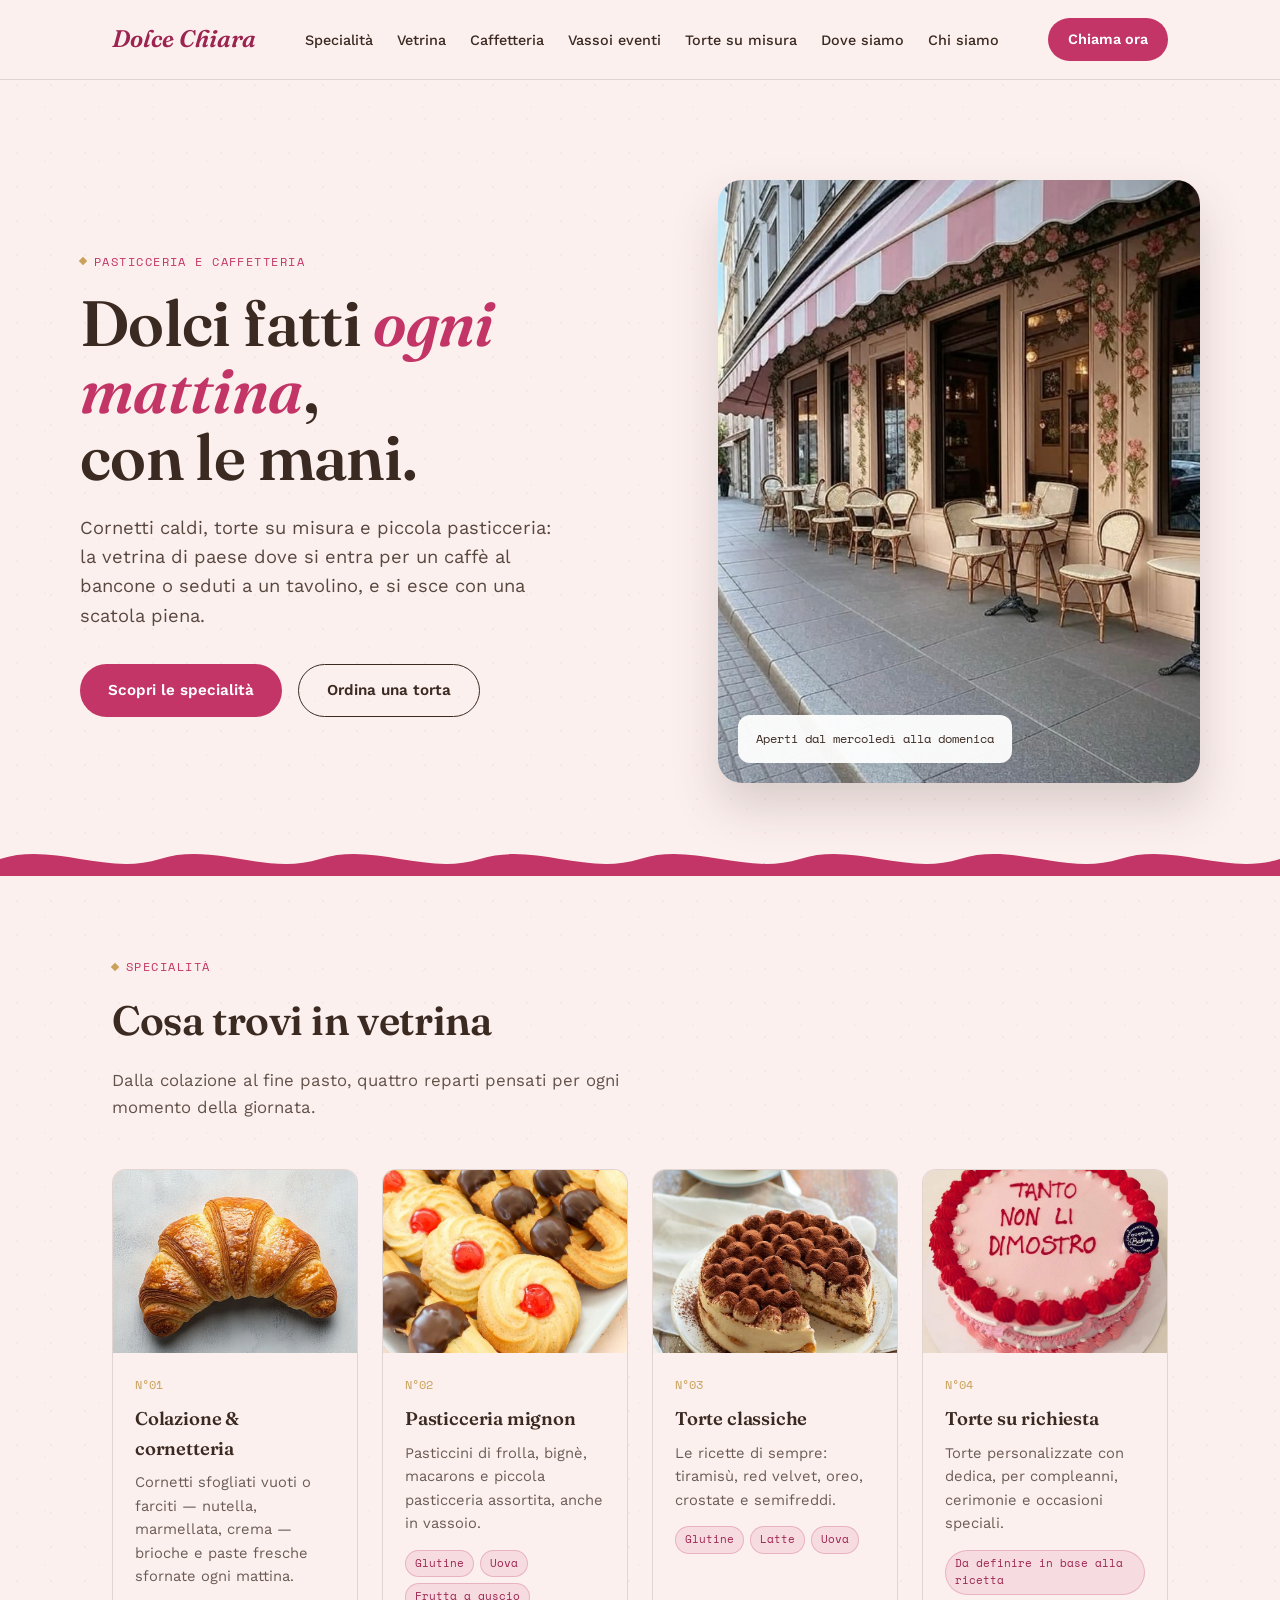
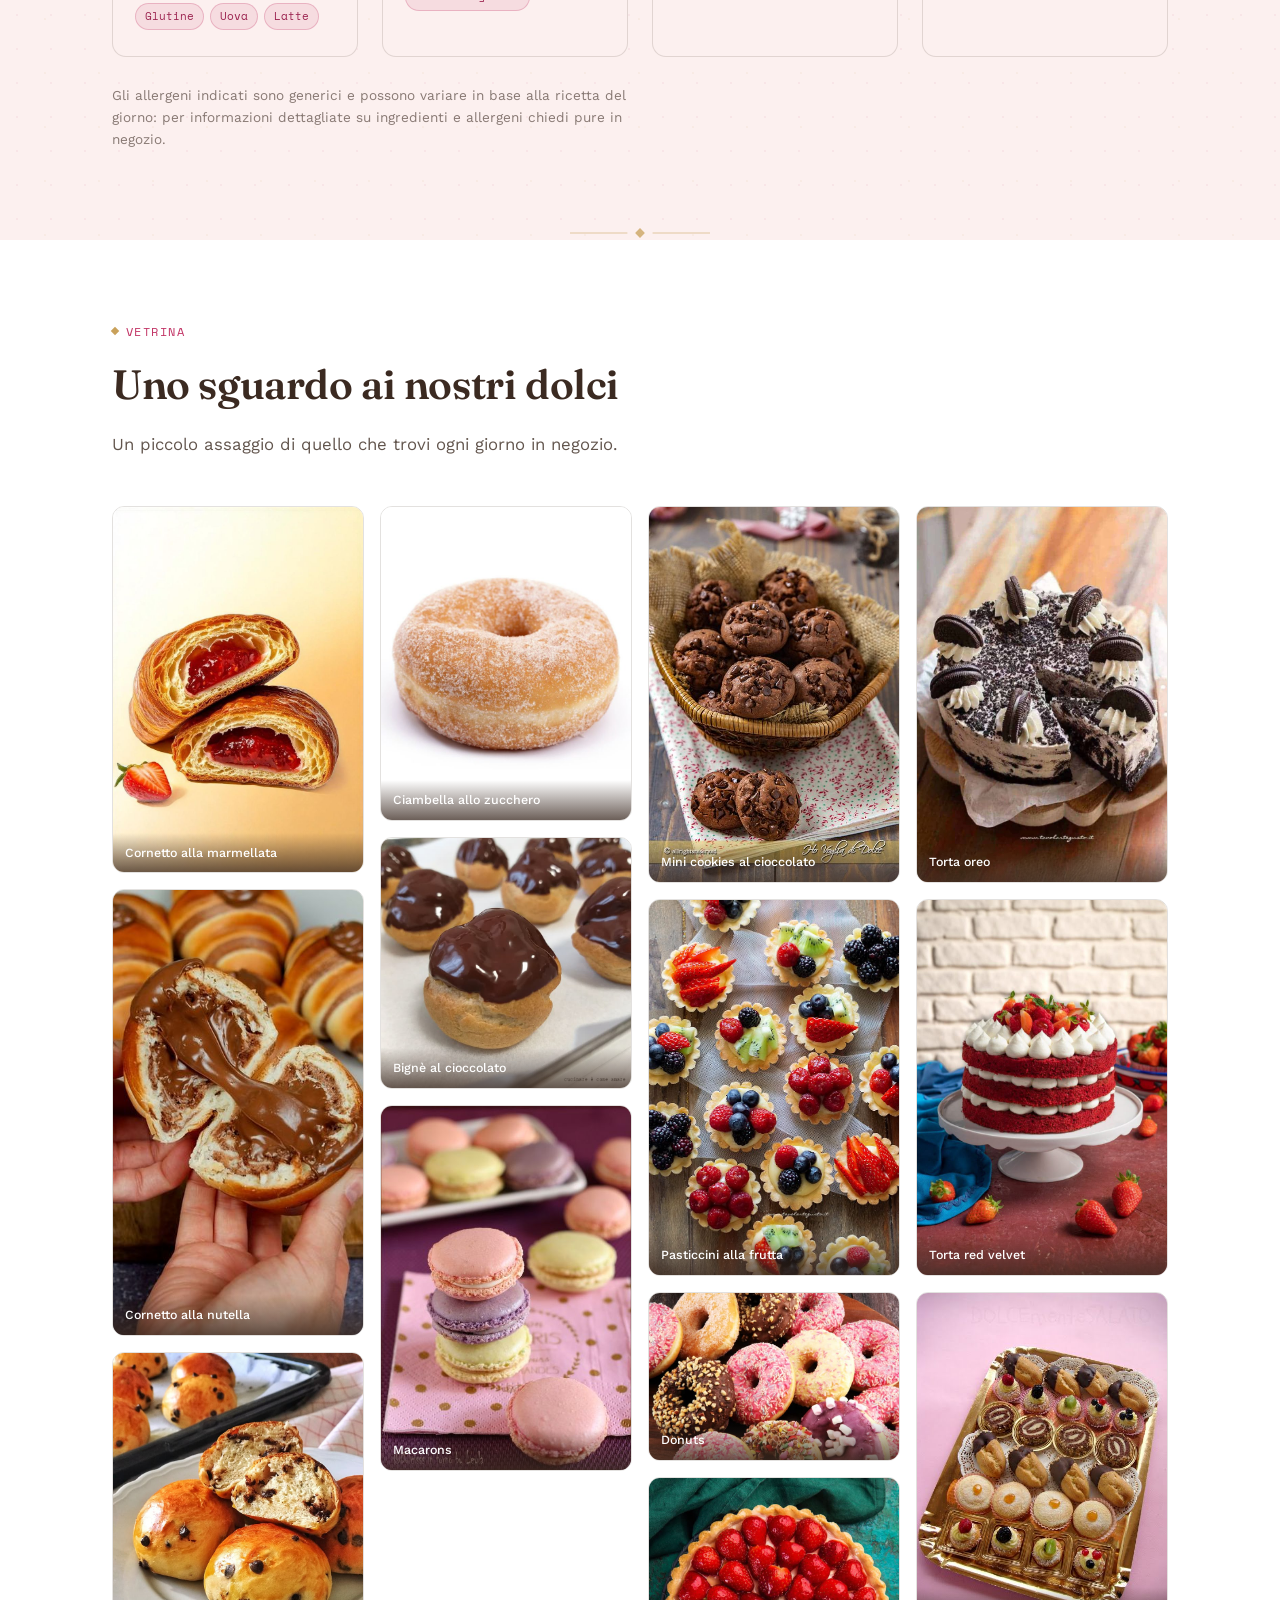
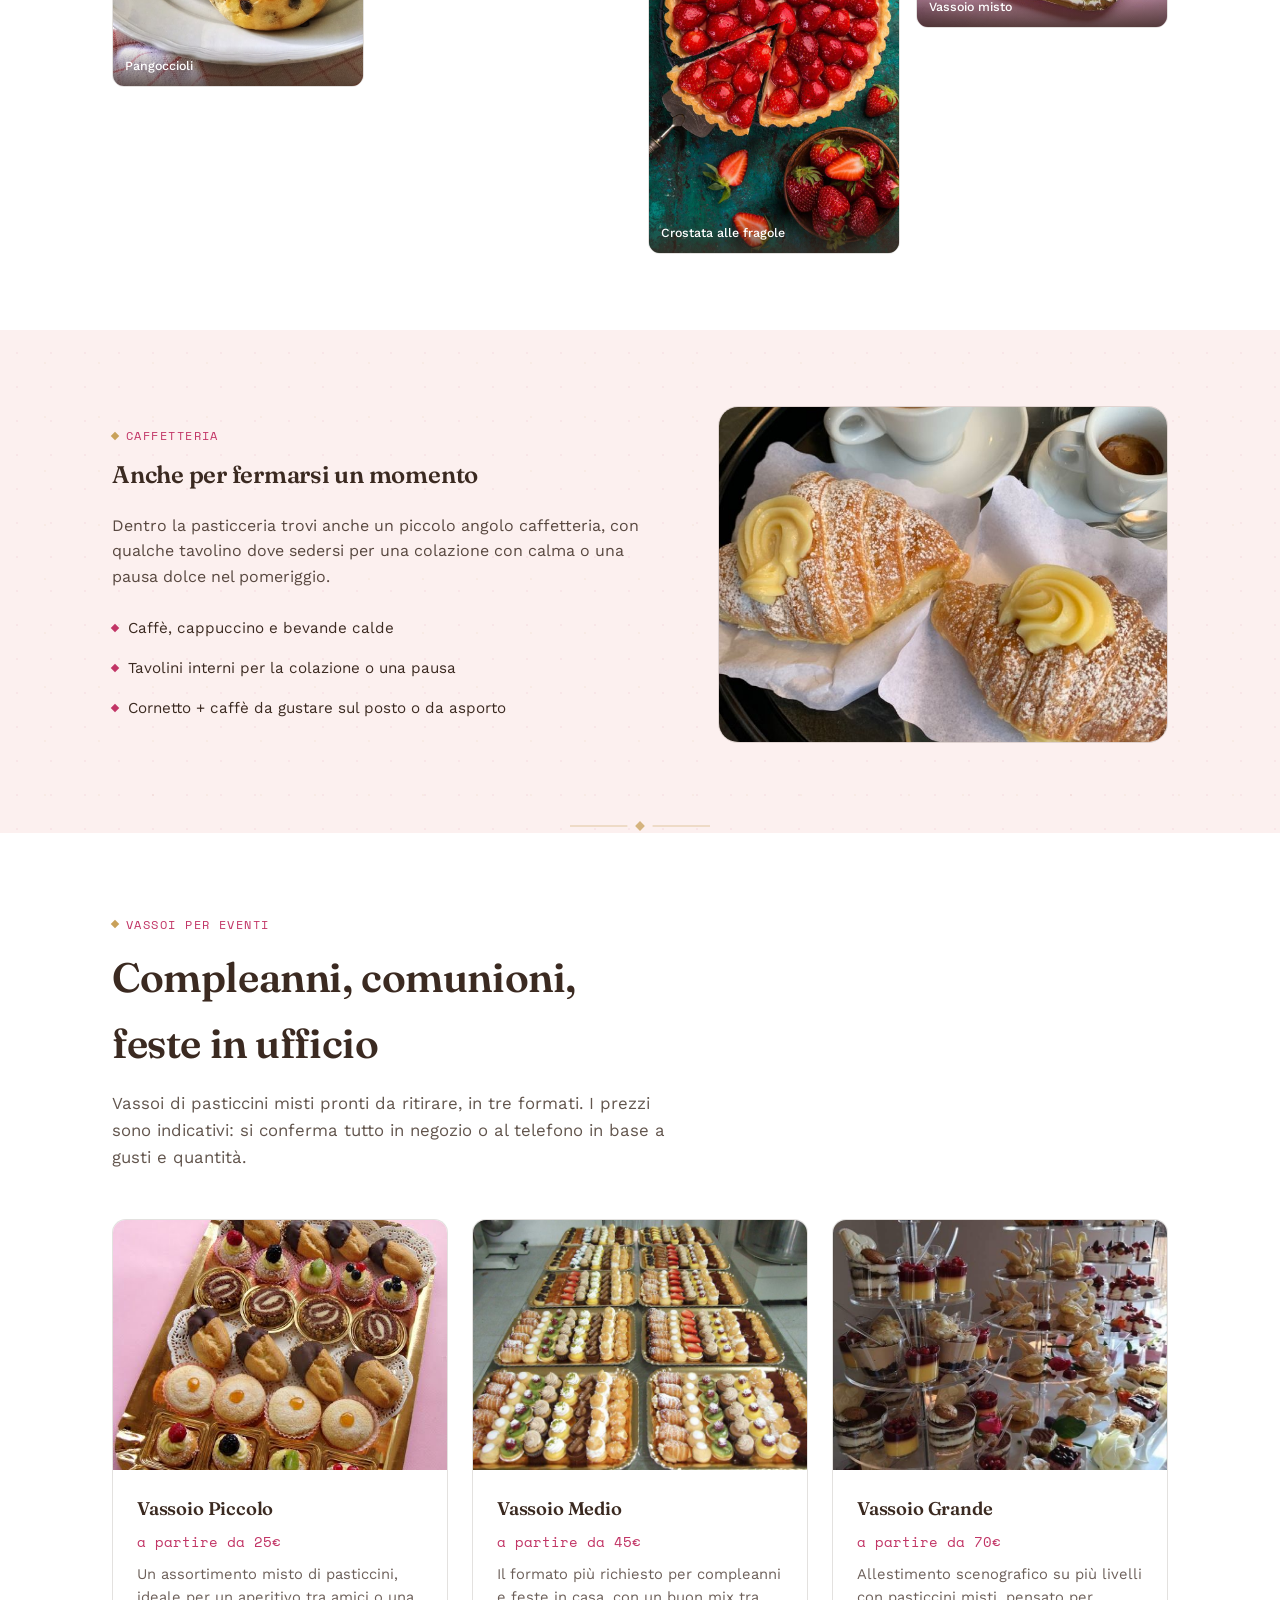
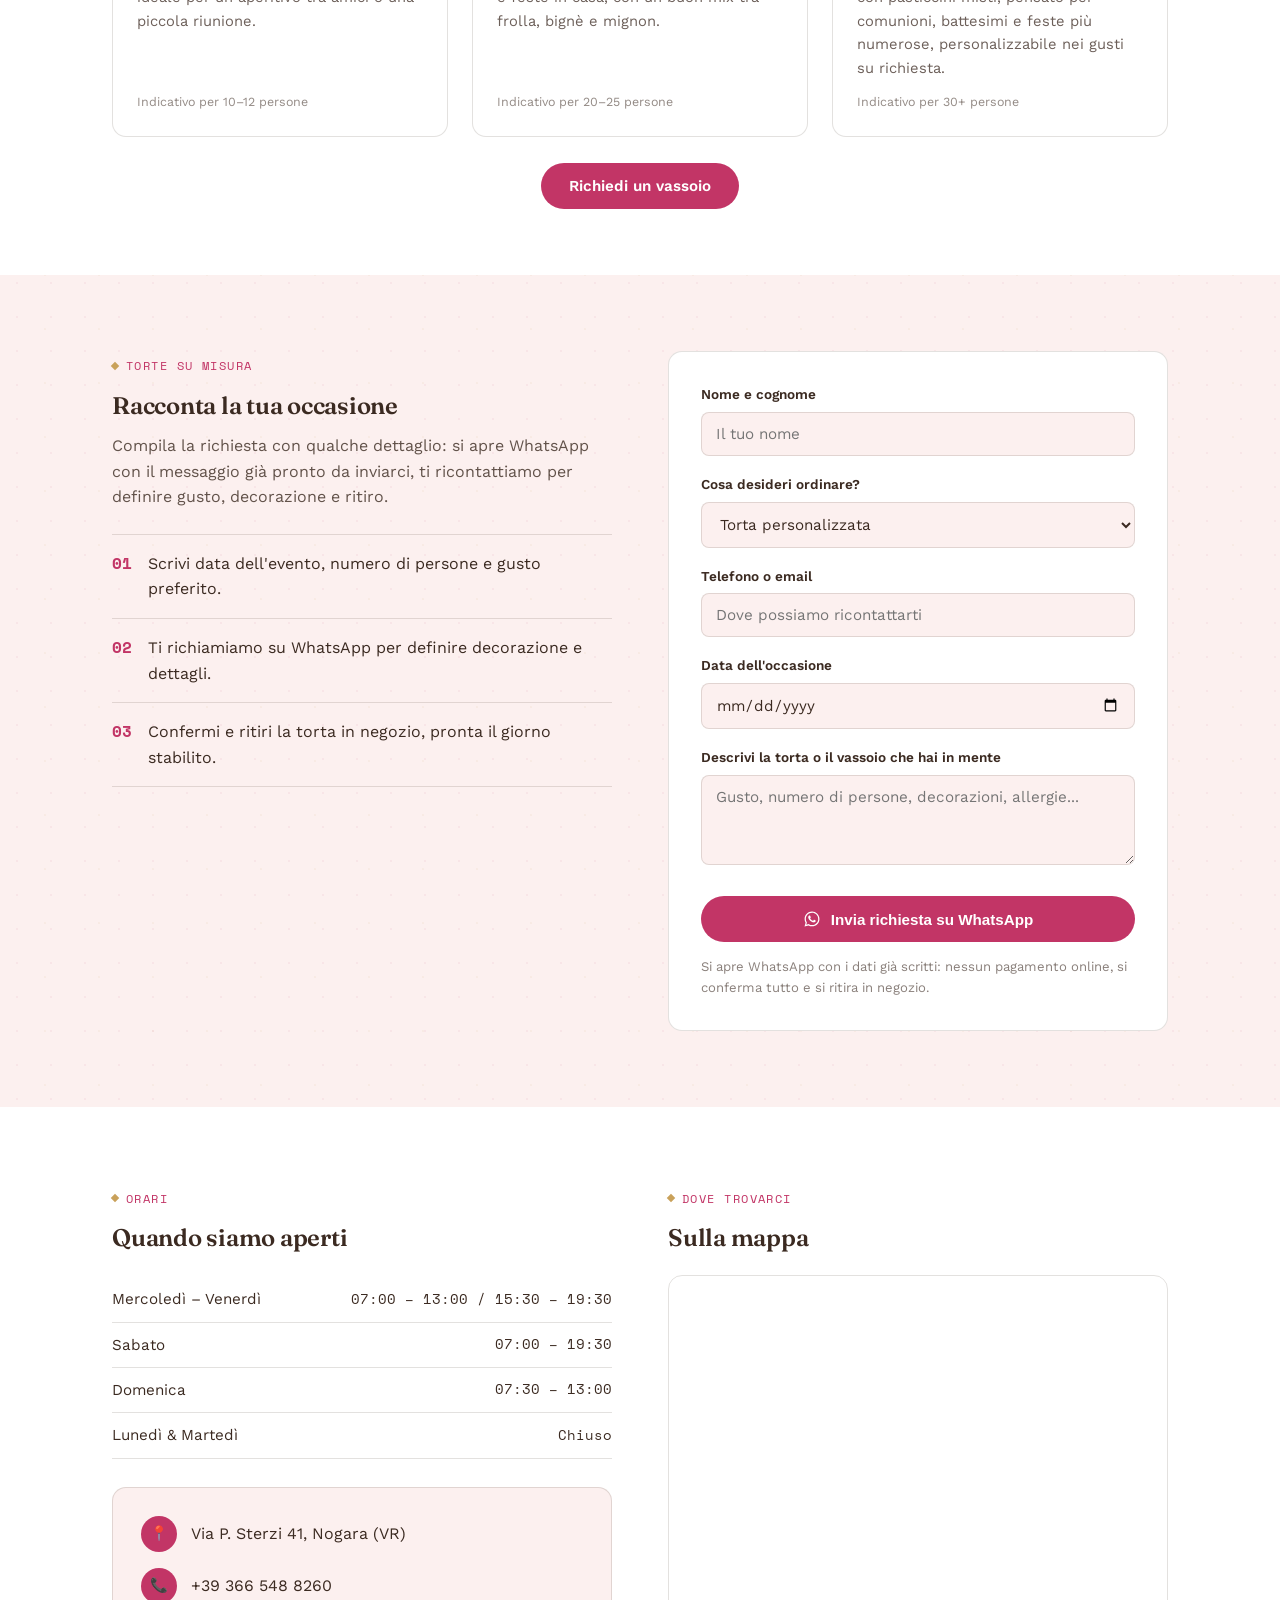
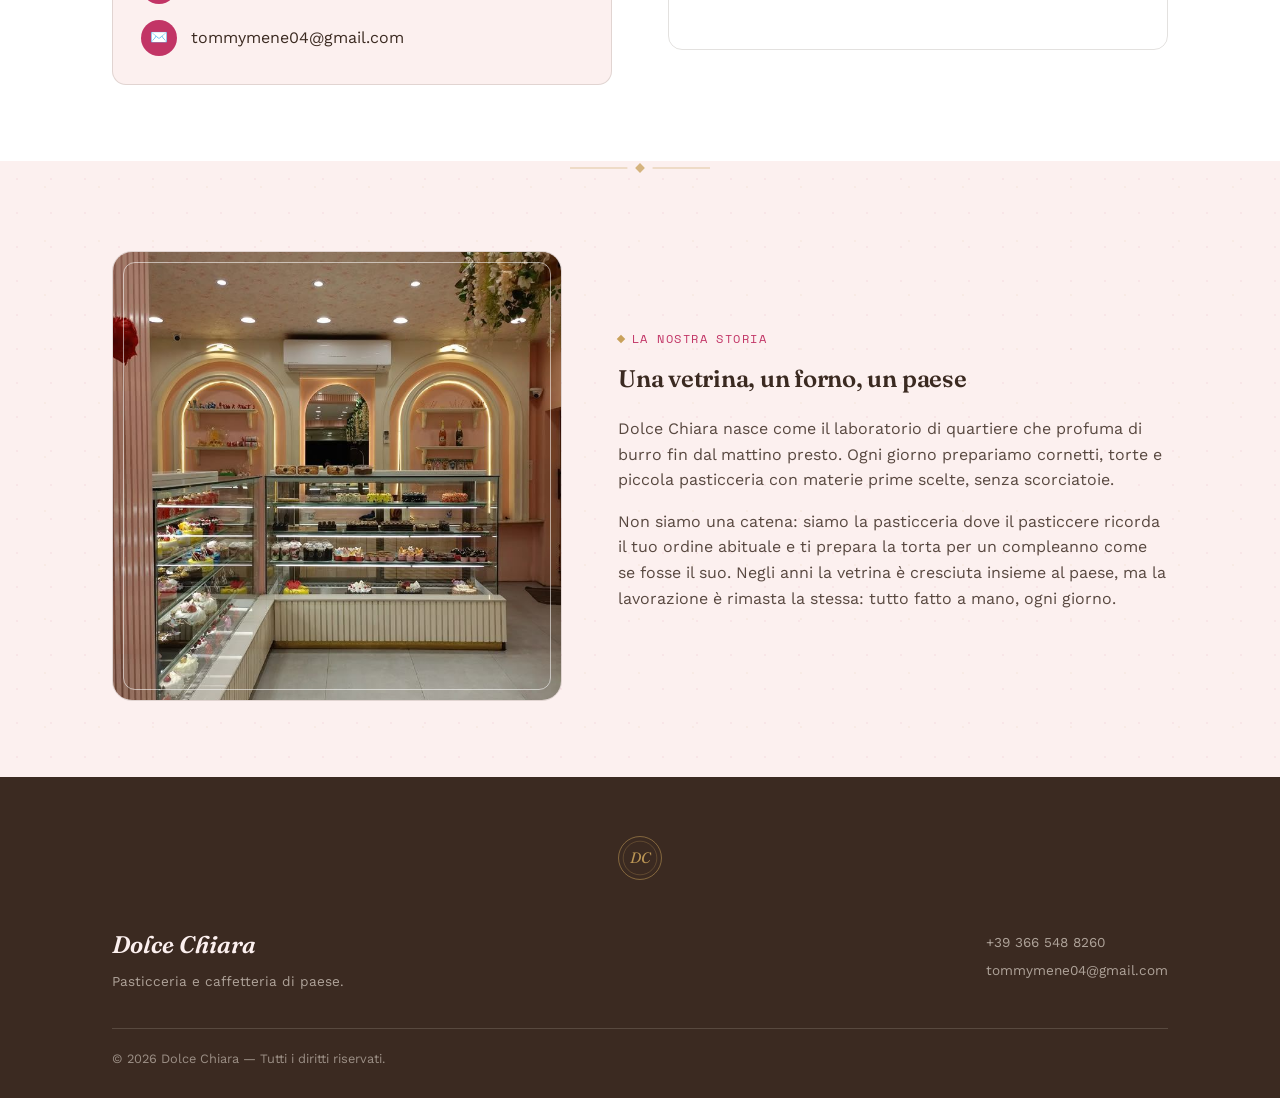
==== index.html @ 82d42b9a "Add files via upload" ====
<!DOCTYPE html>
<html lang="it">
<head>
<meta charset="UTF-8">
<meta name="viewport" content="width=device-width, initial-scale=1.0">
<title>Dolce Chiara — Pasticceria e Caffetteria</title>
<link rel="preconnect" href="https://fonts.googleapis.com">
<link rel="preconnect" href="https://fonts.gstatic.com" crossorigin>
<link href="https://fonts.googleapis.com/css2?family=Fraunces:ital,opsz,wght@0,9..144,400;0,9..144,600;1,9..144,500;1,9..144,600&family=Work+Sans:wght@400;500;600&family=Space+Mono:wght@400;700&display=swap" rel="stylesheet">
<style>
  :root{
    --cream:#FCF0EF;
    --cherry:#C23566;
    --cherry-dark:#9C2450;
    --pistachio:#8FA679;
    --espresso:#3B2A21;
    --gold:#C9A15A;
    --white:#FFFFFF;
    --line: rgba(59,42,33,0.14);
    --radius: 14px;
  }
  *{box-sizing:border-box; margin:0; padding:0;}
  html{scroll-behavior:smooth;}
  body{
    background-color:var(--cream);
    background-image:
      radial-gradient(circle, rgba(194,53,102,0.06) 1px, transparent 1.4px),
      radial-gradient(circle, rgba(201,161,90,0.07) 1px, transparent 1.4px);
    background-size: 34px 34px, 54px 54px;
    background-position: 0 0, 18px 26px;
    color:var(--espresso);
    font-family:'Work Sans', sans-serif;
    line-height:1.6;
    -webkit-font-smoothing:antialiased;
  }
  h1,h2,h3{
    font-family:'Fraunces', serif;
    font-weight:600;
    letter-spacing:-0.01em;
  }
  .eyebrow{
    font-family:'Space Mono', monospace;
    font-size:0.75rem;
    letter-spacing:0.12em;
    text-transform:uppercase;
    color:var(--cherry);
    display:inline-flex;
    align-items:center;
    gap:8px;
  }
  .eyebrow::before{
    content:'';
    width:6px; height:6px;
    background:var(--gold);
    transform:rotate(45deg);
    flex-shrink:0;
  }
  a{color:inherit; text-decoration:none;}
  img{max-width:100%; display:block;}
  .wrap{max-width:1120px; margin:0 auto; padding:0 32px;}

  /* ORNAMENT DIVIDER */
  .ornament{
    display:flex; align-items:center; justify-content:center; gap:14px;
    padding:0 0 0; color:var(--gold); opacity:0.75;
  }
  .ornament svg{width:170px; height:14px;}

  /* HEADER */
  header{
    position:sticky; top:0; z-index:50;
    background:rgba(252,240,239,0.92);
    backdrop-filter:blur(8px);
    border-bottom:1px solid var(--line);
  }
  .nav-inner{
    display:flex; align-items:center; justify-content:space-between;
    padding:18px 32px; max-width:1120px; margin:0 auto;
  }
  .logo{
    font-family:'Fraunces', serif;
    font-style:italic;
    font-size:1.5rem;
    font-weight:600;
    color:var(--cherry-dark);
  }
  nav ul{list-style:none; display:flex; gap:24px;}
  nav a{font-size:0.9rem; font-weight:500; position:relative; padding-bottom:4px;}
  nav a::after{
    content:''; position:absolute; left:0; bottom:0; width:0; height:1px;
    background:var(--cherry); transition:width .25s ease;
  }
  nav a:hover::after{width:100%;}
  .call-btn{
    background:var(--cherry); color:var(--white); padding:10px 20px;
    border-radius:100px; font-size:0.9rem; font-weight:600;
    white-space:nowrap;
  }
  .call-btn:hover{background:var(--cherry-dark);}
  .menu-toggle{display:none; background:none; border:none; font-size:1.6rem; color:var(--espresso); cursor:pointer;}

  /* HERO */
  .hero{
    padding:64px 0 0;
    position:relative;
    overflow:hidden;
  }
  .hero-inner{
    display:grid; grid-template-columns:1.1fr 0.9fr; gap:48px; align-items:center;
    padding:36px 0 60px;
  }
  .hero .eyebrow{margin-bottom:18px;}
  .hero h1{
    font-size:clamp(2.6rem, 5vw, 4.2rem);
    line-height:1.05;
  }
  .hero h1 em{
    font-style:italic;
    color:var(--cherry);
  }
  .hero p.lead{
    margin-top:22px;
    font-size:1.15rem;
    max-width:44ch;
    color:rgba(59,42,33,0.85);
  }
  .hero-actions{display:flex; gap:16px; margin-top:34px; flex-wrap:wrap;}
  .btn-primary{
    background:var(--cherry); color:var(--white); padding:14px 28px;
    border-radius:100px; font-weight:600; font-size:0.95rem;
  }
  .btn-primary:hover{background:var(--cherry-dark);}
  .btn-secondary{
    border:1.5px solid var(--espresso); padding:13px 28px;
    border-radius:100px; font-weight:600; font-size:0.95rem;
  }
  .btn-secondary:hover{background:var(--espresso); color:var(--white);}

  .hero-visual{
    aspect-ratio:4/5;
    border-radius:24px;
    overflow:hidden;
    position:relative;
    box-shadow:0 24px 48px rgba(59,42,33,0.18);
  }
  .hero-visual img{width:100%; height:100%; object-fit:cover;}
  .hero-visual .tag{
    position:absolute; left:20px; bottom:20px;
    background:rgba(255,255,255,0.94);
    padding:14px 18px; border-radius:12px;
    font-family:'Space Mono', monospace; font-size:0.78rem;
    color:var(--espresso);
  }

  /* PIPING DIVIDER — signature element */
  .piping{
    width:100%; height:34px; display:block;
    margin-top:-1px;
  }

  section{padding:76px 0;}
  section.alt{background:var(--white);}

  .section-head{max-width:56ch; margin-bottom:48px;}
  .section-head h2{font-size:clamp(1.9rem, 3.2vw, 2.6rem); margin-top:10px;}
  .section-head p{margin-top:14px; color:rgba(59,42,33,0.8); font-size:1.05rem;}

  /* CHI SIAMO */
  .chi-siamo{
    display:grid; grid-template-columns:0.9fr 1.1fr; gap:56px; align-items:center;
  }
  .chi-siamo-visual{
    aspect-ratio:1/1;
    border-radius:20px;
    overflow:hidden;
    border:1px solid var(--line);
    position:relative;
  }
  .chi-siamo-visual img{width:100%; height:100%; object-fit:cover;}
  .chi-siamo-visual::after{
    content:'';
    position:absolute; inset:10px;
    border:1px solid rgba(255,255,255,0.55);
    border-radius:12px;
    pointer-events:none;
  }
  .chi-siamo-text p{margin-bottom:16px; color:rgba(59,42,33,0.85);}

  /* CAFFETTERIA */
  .caffetteria{
    display:grid; grid-template-columns:1.1fr 0.9fr; gap:56px; align-items:center;
  }
  .caffetteria-visual{
    aspect-ratio:4/3;
    border-radius:20px;
    overflow:hidden;
    border:1px solid var(--line);
  }
  .caffetteria-visual img{width:100%; height:100%; object-fit:cover;}
  .caffetteria-text p{margin-bottom:16px; color:rgba(59,42,33,0.85);}
  .mini-list{list-style:none; margin-top:18px;}
  .mini-list li{
    display:flex; align-items:center; gap:10px; padding:8px 0; font-size:0.95rem;
  }
  .mini-list li::before{
    content:'';
    width:6px; height:6px; background:var(--cherry);
    transform:rotate(45deg); flex-shrink:0;
  }

  /* SPECIALITA */
  .cards{
    display:grid; grid-template-columns:repeat(4, 1fr); gap:24px;
  }
  .card{
    background:var(--cream);
    border:1px solid var(--line);
    border-radius:var(--radius);
    overflow:hidden;
    transition:transform .25s ease, box-shadow .25s ease;
  }
  section.alt .card{background:var(--cream);}
  .card:hover{transform:translateY(-6px); box-shadow:0 16px 32px rgba(59,42,33,0.1);}
  .card-img{aspect-ratio:4/3; overflow:hidden;}
  .card-img img{width:100%; height:100%; object-fit:cover; transition:transform .4s ease;}
  .card:hover .card-img img{transform:scale(1.06);}
  .card-body{padding:22px 22px 26px;}
  .card .num{
    font-family:'Space Mono', monospace; font-size:0.75rem; color:var(--gold);
    margin-bottom:10px; display:block;
  }
  .card h3{font-size:1.15rem; margin-bottom:8px;}
  .card p{font-size:0.92rem; color:rgba(59,42,33,0.75);}
  .allergeni{display:flex; flex-wrap:wrap; gap:6px; margin-top:14px;}
  .allergeni span{
    font-family:'Space Mono', monospace; font-size:0.68rem;
    padding:4px 9px; border-radius:100px;
    background:rgba(194,53,102,0.1); color:var(--cherry-dark);
    border:1px solid rgba(194,53,102,0.25);
  }
  .allergeni-note{
    margin-top:28px; font-size:0.85rem; color:rgba(59,42,33,0.6); max-width:70ch;
  }

  /* VASSOI EVENTI */
  .event-cards{
    display:grid; grid-template-columns:repeat(3, 1fr); gap:24px;
  }
  .event-card{
    background:var(--cream); border:1px solid var(--line); border-radius:var(--radius);
    overflow:hidden; display:flex; flex-direction:column;
  }
  section.alt .event-card{background:var(--white);}
  .event-card .event-img{aspect-ratio:4/3; overflow:hidden;}
  .event-card .event-img img{width:100%; height:100%; object-fit:cover;}
  .event-card .event-body{padding:24px; display:flex; flex-direction:column; flex:1;}
  .event-card h3{font-size:1.15rem; margin-bottom:6px;}
  .event-card .price{
    font-family:'Space Mono', monospace; color:var(--cherry); font-size:0.9rem; margin-bottom:10px;
  }
  .event-card p{font-size:0.92rem; color:rgba(59,42,33,0.75); flex:1;}
  .event-card .event-for{
    font-size:0.78rem; color:rgba(59,42,33,0.55); margin-top:12px;
  }
  .event-cta{margin-top:36px; text-align:center;}

  /* GALLERIA */
  .gallery{
    columns:4 220px;
    column-gap:16px;
  }
  .gallery figure{
    break-inside:avoid;
    margin-bottom:16px;
    border-radius:12px;
    overflow:hidden;
    position:relative;
    border:1px solid var(--line);
  }
  .gallery img{width:100%; display:block; transition:transform .4s ease;}
  .gallery figure:hover img{transform:scale(1.05);}
  .gallery figcaption{
    position:absolute; left:0; right:0; bottom:0;
    padding:10px 12px;
    background:linear-gradient(0deg, rgba(59,42,33,0.75), transparent);
    color:var(--white); font-size:0.78rem; font-weight:500;
  }

  /* ORDINI */
  .ordini-grid{
    display:grid; grid-template-columns:1fr 1fr; gap:56px; align-items:start;
  }
  .ordini-list{list-style:none; margin-top:24px;}
  .ordini-list li{
    display:flex; gap:16px; padding:16px 0; border-bottom:1px solid var(--line);
  }
  .ordini-list li:first-child{border-top:1px solid var(--line);}
  .ordini-list .step-num{
    font-family:'Space Mono', monospace; color:var(--cherry); font-weight:700;
  }
  form{
    background:var(--white); border:1px solid var(--line); border-radius:var(--radius);
    padding:32px;
  }
  form label{
    display:block; font-size:0.85rem; font-weight:600; margin-bottom:6px; margin-top:18px;
  }
  form label:first-child{margin-top:0;}
  form input, form textarea, form select{
    width:100%; padding:12px 14px; border-radius:8px;
    border:1px solid var(--line); background:var(--cream);
    font-family:'Work Sans', sans-serif; font-size:0.95rem;
    color:var(--espresso);
  }
  form textarea{resize:vertical; min-height:90px;}
  form button{
    margin-top:24px; width:100%; background:var(--cherry); color:var(--white);
    border:none; padding:14px; border-radius:100px; font-weight:600; font-size:0.95rem;
    cursor:pointer;
    display:flex; align-items:center; justify-content:center; gap:10px;
  }
  form button:hover{background:var(--cherry-dark);}
  form button svg{width:18px; height:18px; flex-shrink:0;}
  form .hint{margin-top:14px; font-size:0.82rem; color:rgba(59,42,33,0.6);}

  /* DOVE SIAMO */
  .dove-grid{
    display:grid; grid-template-columns:1fr 1fr; gap:56px;
  }
  .orari-table{width:100%; border-collapse:collapse; margin-top:20px;}
  .orari-table td{padding:10px 0; border-bottom:1px solid var(--line); font-size:0.95rem;}
  .orari-table td:last-child{text-align:right; font-family:'Space Mono', monospace; font-size:0.85rem;}
  .contatti-box{
    background:var(--cream); border:1px solid var(--line); border-radius:var(--radius);
    padding:28px; margin-top:28px;
  }
  section.alt .contatti-box{background:var(--cream);}
  .contatti-box .row{display:flex; align-items:center; gap:14px; margin-bottom:16px;}
  .contatti-box .row:last-child{margin-bottom:0;}
  .contatti-box .icon{
    width:36px; height:36px; border-radius:50%; background:var(--cherry);
    color:var(--white); display:flex; align-items:center; justify-content:center;
    font-size:0.9rem; flex-shrink:0;
  }
  .map-frame{
    width:100%; aspect-ratio:4/3; border-radius:var(--radius);
    overflow:hidden; border:1px solid var(--line);
  }
  .map-frame iframe{width:100%; height:100%; border:0;}

  footer{
    background:var(--espresso); color:rgba(251,243,234,0.85);
    padding:52px 0 28px;
  }
  .footer-ornament{
    text-align:center; margin-bottom:32px; color:var(--gold); opacity:0.9;
  }
  .footer-ornament svg{width:58px; height:58px;}
  .footer-inner{
    display:flex; justify-content:space-between; align-items:flex-start; flex-wrap:wrap; gap:24px;
  }
  footer .logo{color:var(--cream);}
  footer p{font-size:0.85rem; color:rgba(251,243,234,0.6); margin-top:6px;}
  .footer-bottom{
    margin-top:36px; padding-top:20px; border-top:1px solid rgba(251,243,234,0.15);
    font-size:0.8rem; color:rgba(251,243,234,0.5);
  }

  @media (max-width: 860px){
    .hero-inner, .chi-siamo, .caffetteria, .ordini-grid, .dove-grid{grid-template-columns:1fr;}
    .caffetteria-visual{order:-1;}
    .cards{grid-template-columns:repeat(2, 1fr);}
    .event-cards{grid-template-columns:1fr;}
    .gallery{columns:2 160px;}
    nav ul{
      position:fixed; top:70px; left:0; right:0; background:var(--cream);
      flex-direction:column; padding:24px 32px; gap:18px;
      border-bottom:1px solid var(--line);
      display:none;
    }
    nav ul.open{display:flex;}
    .menu-toggle{display:block;}
    .call-btn{display:none;}
  }
  @media (max-width: 560px){
    .cards{grid-template-columns:1fr;}
    .gallery{columns:2 140px;}
    .wrap{padding:0 20px;}
    .nav-inner{padding:16px 20px;}
  }
  @media (prefers-reduced-motion: reduce){
    html{scroll-behavior:auto;}
    *{transition:none !important;}
  }
</style>
</head>
<body>

<header>
  <div class="nav-inner">
    <a href="#" class="logo">Dolce Chiara</a>
    <nav>
      <ul id="navList">
        <li><a href="#specialita">Specialità</a></li>
        <li><a href="#vetrina">Vetrina</a></li>
        <li><a href="#caffetteria">Caffetteria</a></li>
        <li><a href="#vassoi-eventi">Vassoi eventi</a></li>
        <li><a href="#ordini">Torte su misura</a></li>
        <li><a href="#dove-siamo">Dove siamo</a></li>
        <li><a href="#chi-siamo">Chi siamo</a></li>
      </ul>
    </nav>
    <a href="tel:+393665488260" class="call-btn">Chiama ora</a>
    <button class="menu-toggle" id="menuToggle" aria-label="Apri menu">☰</button>
  </div>
</header>

<section class="hero">
  <div class="wrap hero-inner">
    <div>
      <span class="eyebrow">Pasticceria e caffetteria</span>
      <h1>Dolci fatti <em>ogni mattina</em>,<br>con le mani.</h1>
      <p class="lead">Cornetti caldi, torte su misura e piccola pasticceria: la vetrina di paese dove si entra per un caffè al bancone o seduti a un tavolino, e si esce con una scatola piena.</p>
      <div class="hero-actions">
        <a href="#specialita" class="btn-primary">Scopri le specialità</a>
        <a href="#ordini" class="btn-secondary">Ordina una torta</a>
      </div>
    </div>
    <div class="hero-visual">
      <img src="images/negozio_esterno.jpg" alt="Ingresso della pasticceria Dolce Chiara">
      <span class="tag">Aperti dal mercoledì alla domenica</span>
    </div>
  </div>

  <svg class="piping" viewBox="0 0 1200 40" preserveAspectRatio="none" xmlns="http://www.w3.org/2000/svg">
    <path d="M0,20 C 50,0 100,40 150,20 C 200,0 250,40 300,20 C 350,0 400,40 450,20 C 500,0 550,40 600,20 C 650,0 700,40 750,20 C 800,0 850,40 900,20 C 950,0 1000,40 1050,20 C 1100,0 1150,40 1200,20 L1200,40 L0,40 Z" fill="#C23566"/>
  </svg>
</section>

<section id="specialita">
  <div class="wrap">
    <div class="section-head">
      <span class="eyebrow">Specialità</span>
      <h2>Cosa trovi in vetrina</h2>
      <p>Dalla colazione al fine pasto, quattro reparti pensati per ogni momento della giornata.</p>
    </div>
    <div class="cards">
      <div class="card">
        <div class="card-img"><img src="images/cornetto_classico.jpg" alt="Cornetto classico"></div>
        <div class="card-body">
          <span class="num">N°01</span>
          <h3>Colazione &amp; cornetteria</h3>
          <p>Cornetti sfogliati vuoti o farciti — nutella, marmellata, crema — brioche e paste fresche sfornate ogni mattina.</p>
          <div class="allergeni"><span>Glutine</span><span>Uova</span><span>Latte</span></div>
        </div>
      </div>
      <div class="card">
        <div class="card-img"><img src="images/pasticcini_di_frolla.jpg" alt="Pasticcini di pasta frolla"></div>
        <div class="card-body">
          <span class="num">N°02</span>
          <h3>Pasticceria mignon</h3>
          <p>Pasticcini di frolla, bignè, macarons e piccola pasticceria assortita, anche in vassoio.</p>
          <div class="allergeni"><span>Glutine</span><span>Uova</span><span>Frutta a guscio</span></div>
        </div>
      </div>
      <div class="card">
        <div class="card-img"><img src="images/torta_tiramisu.jpg" alt="Torta tiramisù"></div>
        <div class="card-body">
          <span class="num">N°03</span>
          <h3>Torte classiche</h3>
          <p>Le ricette di sempre: tiramisù, red velvet, oreo, crostate e semifreddi.</p>
          <div class="allergeni"><span>Glutine</span><span>Latte</span><span>Uova</span></div>
        </div>
      </div>
      <div class="card">
        <div class="card-img"><img src="images/torta_con_dedica.jpg" alt="Torta personalizzata con dedica"></div>
        <div class="card-body">
          <span class="num">N°04</span>
          <h3>Torte su richiesta</h3>
          <p>Torte personalizzate con dedica, per compleanni, cerimonie e occasioni speciali.</p>
          <div class="allergeni"><span>Da definire in base alla ricetta</span></div>
        </div>
      </div>
    </div>
    <p class="allergeni-note">Gli allergeni indicati sono generici e possono variare in base alla ricetta del giorno: per informazioni dettagliate su ingredienti e allergeni chiedi pure in negozio.</p>
  </div>
</section>

<div class="ornament">
  <svg viewBox="0 0 200 20" xmlns="http://www.w3.org/2000/svg">
    <line x1="0" y1="10" x2="82" y2="10" stroke="currentColor" stroke-width="1"/>
    <path d="M100 3 L107 10 L100 17 L93 10 Z" fill="currentColor"/>
    <line x1="118" y1="10" x2="200" y2="10" stroke="currentColor" stroke-width="1"/>
  </svg>
</div>

<section id="vetrina" class="alt">
  <div class="wrap">
    <div class="section-head">
      <span class="eyebrow">Vetrina</span>
      <h2>Uno sguardo ai nostri dolci</h2>
      <p>Un piccolo assaggio di quello che trovi ogni giorno in negozio.</p>
    </div>
    <div class="gallery">
      <figure><img src="images/cornetto_alla_marmellata.jpg" alt="Cornetto alla marmellata"><figcaption>Cornetto alla marmellata</figcaption></figure>
      <figure><img src="images/cornetto_alla_nutella.jpg" alt="Cornetto alla nutella"><figcaption>Cornetto alla nutella</figcaption></figure>
      <figure><img src="images/pangoccioli.jpg" alt="Pangoccioli"><figcaption>Pangoccioli</figcaption></figure>
      <figure><img src="images/ciambella_zucchero.jpg" alt="Ciambella allo zucchero"><figcaption>Ciambella allo zucchero</figcaption></figure>
      <figure><img src="images/bigne_cioccolato.jpg" alt="Bignè al cioccolato"><figcaption>Bignè al cioccolato</figcaption></figure>
      <figure><img src="images/macarons.jpg" alt="Macarons colorati"><figcaption>Macarons</figcaption></figure>
      <figure><img src="images/minicookies_al_cioccolato.jpg" alt="Mini cookies al cioccolato"><figcaption>Mini cookies al cioccolato</figcaption></figure>
      <figure><img src="images/pasticcini_frutta.jpg" alt="Pasticcini alla frutta"><figcaption>Pasticcini alla frutta</figcaption></figure>
      <figure><img src="images/donuts.jpg" alt="Donuts glassate"><figcaption>Donuts</figcaption></figure>
      <figure><img src="images/crostata_alle_fragole.jpg" alt="Crostata alle fragole"><figcaption>Crostata alle fragole</figcaption></figure>
      <figure><img src="images/torta_oreo.jpg" alt="Torta oreo"><figcaption>Torta oreo</figcaption></figure>
      <figure><img src="images/torta_red_velvet.jpg" alt="Torta red velvet"><figcaption>Torta red velvet</figcaption></figure>
      <figure><img src="images/vassoio_misto.jpg" alt="Vassoio misto di pasticcini"><figcaption>Vassoio misto</figcaption></figure>
    </div>
  </div>
</section>

<section id="caffetteria">
  <div class="wrap caffetteria">
    <div class="caffetteria-text">
      <span class="eyebrow">Caffetteria</span>
      <h2 style="margin:10px 0 18px;">Anche per fermarsi un momento</h2>
      <p>Dentro la pasticceria trovi anche un piccolo angolo caffetteria, con qualche tavolino dove sedersi per una colazione con calma o una pausa dolce nel pomeriggio.</p>
      <ul class="mini-list">
        <li>Caffè, cappuccino e bevande calde</li>
        <li>Tavolini interni per la colazione o una pausa</li>
        <li>Cornetto + caffè da gustare sul posto o da asporto</li>
      </ul>
    </div>
    <div class="caffetteria-visual">
      <img src="images/colazione.jpg" alt="Tavolino con cornetti e caffè">
    </div>
  </div>
</section>

<div class="ornament">
  <svg viewBox="0 0 200 20" xmlns="http://www.w3.org/2000/svg">
    <line x1="0" y1="10" x2="82" y2="10" stroke="currentColor" stroke-width="1"/>
    <path d="M100 3 L107 10 L100 17 L93 10 Z" fill="currentColor"/>
    <line x1="118" y1="10" x2="200" y2="10" stroke="currentColor" stroke-width="1"/>
  </svg>
</div>

<section id="vassoi-eventi" class="alt">
  <div class="wrap">
    <div class="section-head">
      <span class="eyebrow">Vassoi per eventi</span>
      <h2>Compleanni, comunioni, feste in ufficio</h2>
      <p>Vassoi di pasticcini misti pronti da ritirare, in tre formati. I prezzi sono indicativi: si conferma tutto in negozio o al telefono in base a gusti e quantità.</p>
    </div>
    <div class="event-cards">
      <div class="event-card">
        <div class="event-img"><img src="images/vassoio_misto.jpg" alt="Vassoio piccolo misto di pasticcini"></div>
        <div class="event-body">
          <h3>Vassoio Piccolo</h3>
          <span class="price">a partire da 25€</span>
          <p>Un assortimento misto di pasticcini, ideale per un aperitivo tra amici o una piccola riunione.</p>
          <span class="event-for">Indicativo per 10–12 persone</span>
        </div>
      </div>
      <div class="event-card">
        <div class="event-img"><img src="images/vassoi_pasticceria.jpg" alt="Vassoi medi di pasticcini assortiti"></div>
        <div class="event-body">
          <h3>Vassoio Medio</h3>
          <span class="price">a partire da 45€</span>
          <p>Il formato più richiesto per compleanni e feste in casa, con un buon mix tra frolla, bignè e mignon.</p>
          <span class="event-for">Indicativo per 20–25 persone</span>
        </div>
      </div>
      <div class="event-card">
        <div class="event-img"><img src="images/evento.jpg" alt="Composizione di dolci per evento su più livelli"></div>
        <div class="event-body">
          <h3>Vassoio Grande</h3>
          <span class="price">a partire da 70€</span>
          <p>Allestimento scenografico su più livelli con pasticcini misti, pensato per comunioni, battesimi e feste più numerose, personalizzabile nei gusti su richiesta.</p>
          <span class="event-for">Indicativo per 30+ persone</span>
        </div>
      </div>
    </div>
    <div class="event-cta">
      <a href="#ordini" class="btn-primary">Richiedi un vassoio</a>
    </div>
  </div>
</section>

<section id="ordini">
  <div class="wrap ordini-grid">
    <div>
      <span class="eyebrow">Torte su misura</span>
      <h2 style="margin:10px 0 8px;">Racconta la tua occasione</h2>
      <p style="color:rgba(59,42,33,0.8);">Compila la richiesta con qualche dettaglio: si apre WhatsApp con il messaggio già pronto da inviarci, ti ricontattiamo per definire gusto, decorazione e ritiro.</p>
      <ul class="ordini-list">
        <li><span class="step-num">01</span><span>Scrivi data dell'evento, numero di persone e gusto preferito.</span></li>
        <li><span class="step-num">02</span><span>Ti richiamiamo su WhatsApp per definire decorazione e dettagli.</span></li>
        <li><span class="step-num">03</span><span>Confermi e ritiri la torta in negozio, pronta il giorno stabilito.</span></li>
      </ul>
    </div>
    <form id="ordineForm">
      <label for="nome">Nome e cognome</label>
      <input type="text" id="nome" placeholder="Il tuo nome">

      <label for="tipo">Cosa desideri ordinare?</label>
      <select id="tipo">
        <option value="Torta personalizzata">Torta personalizzata</option>
        <option value="Vassoio piccolo (10–12 persone)">Vassoio piccolo (10–12 persone)</option>
        <option value="Vassoio medio (20–25 persone)">Vassoio medio (20–25 persone)</option>
        <option value="Vassoio grande (30+ persone)">Vassoio grande (30+ persone)</option>
      </select>

      <label for="contatto">Telefono o email</label>
      <input type="text" id="contatto" placeholder="Dove possiamo ricontattarti">

      <label for="data">Data dell'occasione</label>
      <input type="date" id="data">

      <label for="dettagli">Descrivi la torta o il vassoio che hai in mente</label>
      <textarea id="dettagli" placeholder="Gusto, numero di persone, decorazioni, allergie..."></textarea>

      <button type="submit">
        <svg viewBox="0 0 24 24" fill="currentColor" xmlns="http://www.w3.org/2000/svg"><path d="M12.04 2C6.58 2 2.13 6.45 2.13 11.91c0 1.75.46 3.45 1.32 4.95L2.05 22l5.25-1.38a9.9 9.9 0 0 0 4.74 1.2h.01c5.46 0 9.9-4.45 9.9-9.91 0-2.65-1.03-5.14-2.9-7.01A9.82 9.82 0 0 0 12.04 2zm0 18.1h-.01a8.2 8.2 0 0 1-4.19-1.15l-.3-.18-3.12.82.83-3.04-.2-.31a8.2 8.2 0 0 1-1.26-4.36c0-4.54 3.7-8.24 8.26-8.24 2.2 0 4.27.86 5.83 2.42a8.19 8.19 0 0 1 2.41 5.83c0 4.55-3.7 8.24-8.25 8.24zm4.52-6.17c-.25-.12-1.47-.72-1.7-.81-.23-.08-.39-.12-.56.13-.17.25-.64.81-.78.97-.14.17-.29.19-.53.06-.25-.12-1.05-.39-2-1.23-.74-.66-1.24-1.47-1.39-1.72-.14-.25-.02-.38.11-.51.11-.11.25-.29.37-.43.12-.14.16-.25.25-.41.08-.17.04-.31-.02-.43-.06-.12-.56-1.35-.77-1.85-.2-.48-.41-.42-.56-.43h-.48c-.17 0-.43.06-.66.31-.23.25-.86.84-.86 2.05 0 1.21.88 2.38 1 2.54.12.17 1.73 2.64 4.19 3.7.59.25 1.04.4 1.4.52.59.19 1.12.16 1.54.1.47-.07 1.47-.6 1.68-1.18.21-.58.21-1.08.15-1.18-.06-.11-.23-.17-.48-.29z"/></svg>
        Invia richiesta su WhatsApp
      </button>
      <p class="hint">Si apre WhatsApp con i dati già scritti: nessun pagamento online, si conferma tutto e si ritira in negozio.</p>
    </form>
  </div>
</section>

<section id="dove-siamo" class="alt">
  <div class="wrap dove-grid">
    <div>
      <span class="eyebrow">Orari</span>
      <h2 style="margin:10px 0 8px;">Quando siamo aperti</h2>
      <table class="orari-table">
        <tr><td>Mercoledì – Venerdì</td><td>07:00 – 13:00 / 15:30 – 19:30</td></tr>
        <tr><td>Sabato</td><td>07:00 – 19:30</td></tr>
        <tr><td>Domenica</td><td>07:30 – 13:00</td></tr>
        <tr><td>Lunedì &amp; Martedì</td><td>Chiuso</td></tr>
      </table>
      <div class="contatti-box">
        <div class="row">
          <span class="icon">📍</span>
          <span>Via P. Sterzi 41, Nogara (VR)</span>
        </div>
        <div class="row">
          <span class="icon">📞</span>
          <a href="tel:+393665488260">+39 366 548 8260</a>
        </div>
        <div class="row">
          <span class="icon">✉️</span>
          <a href="mailto:tommymene04@gmail.com">tommymene04@gmail.com</a>
        </div>
      </div>
    </div>
    <div>
      <span class="eyebrow">Dove trovarci</span>
      <h2 style="margin:10px 0 18px;">Sulla mappa</h2>
      <div class="map-frame">
        <iframe src="https://www.google.com/maps?q=Via+P.+Sterzi+41,+Nogara+VR&output=embed" loading="lazy" referrerpolicy="no-referrer-when-downgrade" title="Posizione di Dolce Chiara"></iframe>
      </div>
    </div>
  </div>
</section>

<div class="ornament">
  <svg viewBox="0 0 200 20" xmlns="http://www.w3.org/2000/svg">
    <line x1="0" y1="10" x2="82" y2="10" stroke="currentColor" stroke-width="1"/>
    <path d="M100 3 L107 10 L100 17 L93 10 Z" fill="currentColor"/>
    <line x1="118" y1="10" x2="200" y2="10" stroke="currentColor" stroke-width="1"/>
  </svg>
</div>

<section id="chi-siamo">
  <div class="wrap chi-siamo">
    <div class="chi-siamo-visual">
      <img src="images/negozio_interno.jpg" alt="Interno della pasticceria con vetrina dei dolci">
    </div>
    <div class="chi-siamo-text">
      <span class="eyebrow">La nostra storia</span>
      <h2 style="margin:10px 0 18px;">Una vetrina, un forno, un paese</h2>
      <p>Dolce Chiara nasce come il laboratorio di quartiere che profuma di burro fin dal mattino presto. Ogni giorno prepariamo cornetti, torte e piccola pasticceria con materie prime scelte, senza scorciatoie.</p>
      <p>Non siamo una catena: siamo la pasticceria dove il pasticcere ricorda il tuo ordine abituale e ti prepara la torta per un compleanno come se fosse il suo. Negli anni la vetrina è cresciuta insieme al paese, ma la lavorazione è rimasta la stessa: tutto fatto a mano, ogni giorno.</p>
    </div>
  </div>
</section>

<footer>
  <div class="wrap">
    <div class="footer-ornament">
      <svg viewBox="0 0 100 100" xmlns="http://www.w3.org/2000/svg">
        <circle cx="50" cy="50" r="37" fill="none" stroke="currentColor" stroke-width="1"/>
        <circle cx="50" cy="50" r="29" fill="none" stroke="currentColor" stroke-width="0.5"/>
        <text x="50" y="59" text-anchor="middle" font-family="Fraunces, serif" font-style="italic" font-size="26" fill="currentColor">DC</text>
      </svg>
    </div>
    <div class="footer-inner">
      <div>
        <span class="logo">Dolce Chiara</span>
        <p>Pasticceria e caffetteria di paese.</p>
      </div>
      <div>
        <p>+39 366 548 8260</p>
        <p>tommymene04@gmail.com</p>
      </div>
    </div>
    <div class="footer-bottom">
      © 2026 Dolce Chiara — Tutti i diritti riservati.
    </div>
  </div>
</footer>

<script>
  const toggle = document.getElementById('menuToggle');
  const navList = document.getElementById('navList');
  toggle.addEventListener('click', () => navList.classList.toggle('open'));
  navList.querySelectorAll('a').forEach(a => a.addEventListener('click', () => navList.classList.remove('open')));

  const ordineForm = document.getElementById('ordineForm');
  ordineForm.addEventListener('submit', function(e){
    e.preventDefault();
    const nome = document.getElementById('nome').value.trim();
    const tipoSelect = document.getElementById('tipo');
    const tipo = tipoSelect.value;
    const contatto = document.getElementById('contatto').value.trim();
    const data = document.getElementById('data').value;
    const dettagli = document.getElementById('dettagli').value.trim();

    let messaggio = 'Ciao Dolce Chiara! Vorrei fare una richiesta:\n';
    messaggio += 'Nome: ' + (nome || '-') + '\n';
    messaggio += 'Cosa: ' + tipo + '\n';
    if(data) messaggio += 'Data occasione: ' + data + '\n';
    messaggio += 'Contatto: ' + (contatto || '-') + '\n';
    if(dettagli) messaggio += 'Dettagli: ' + dettagli;

    const numero = '393665488260';
    const url = 'https://wa.me/' + numero + '?text=' + encodeURIComponent(messaggio);
    window.open(url, '_blank');
  });
</script>

</body>
</html>
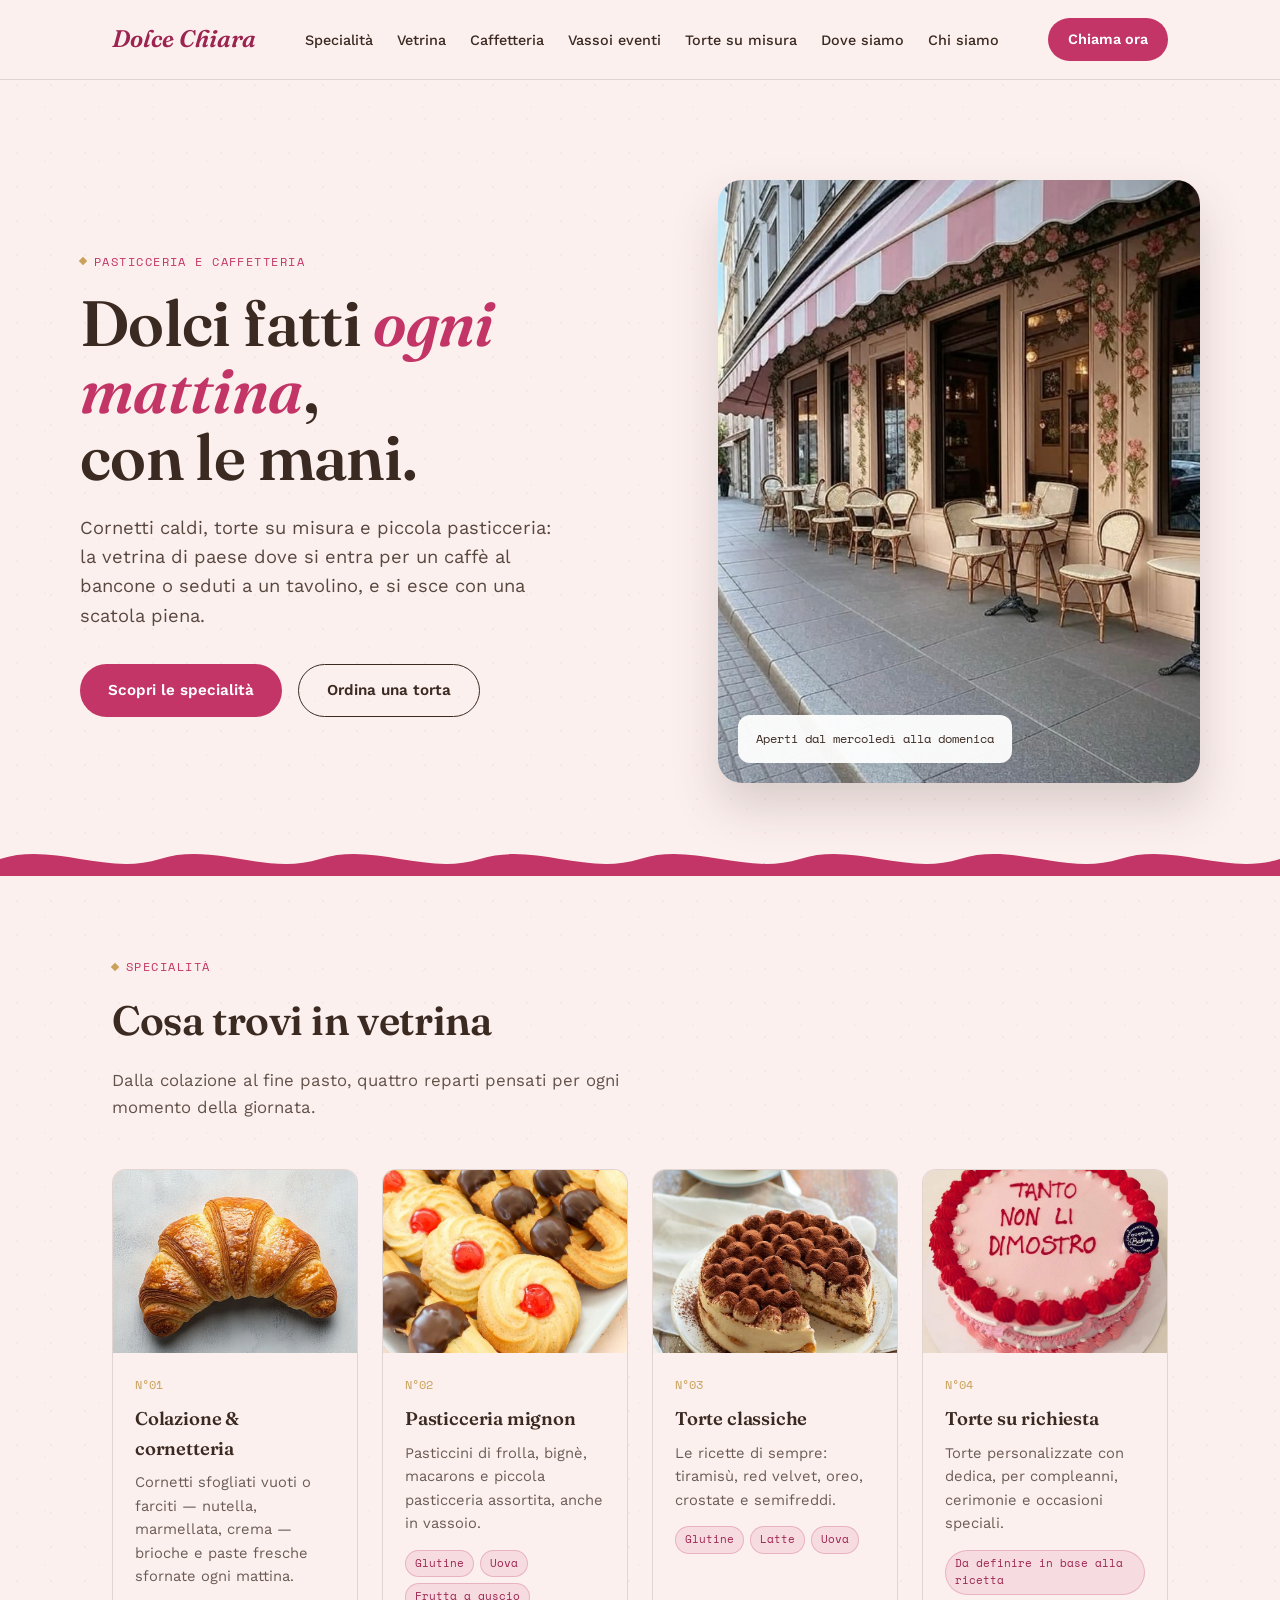
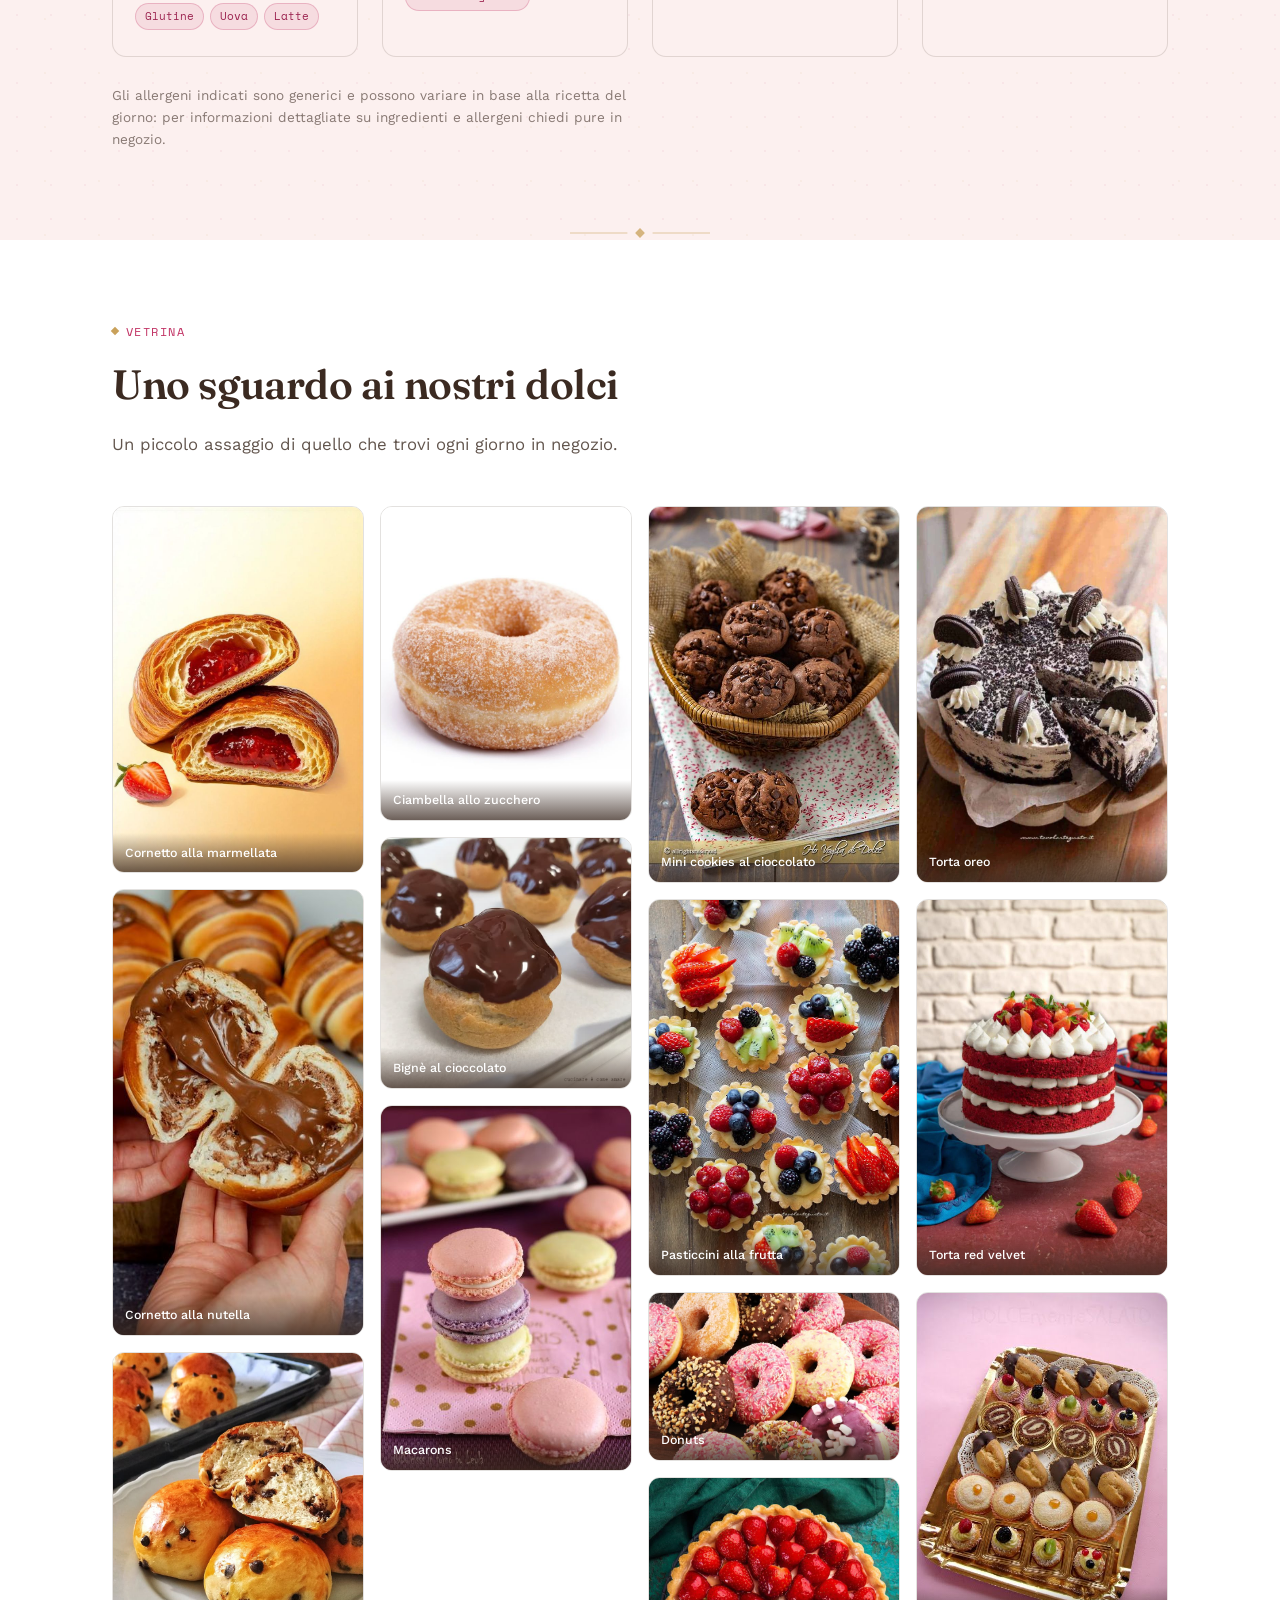
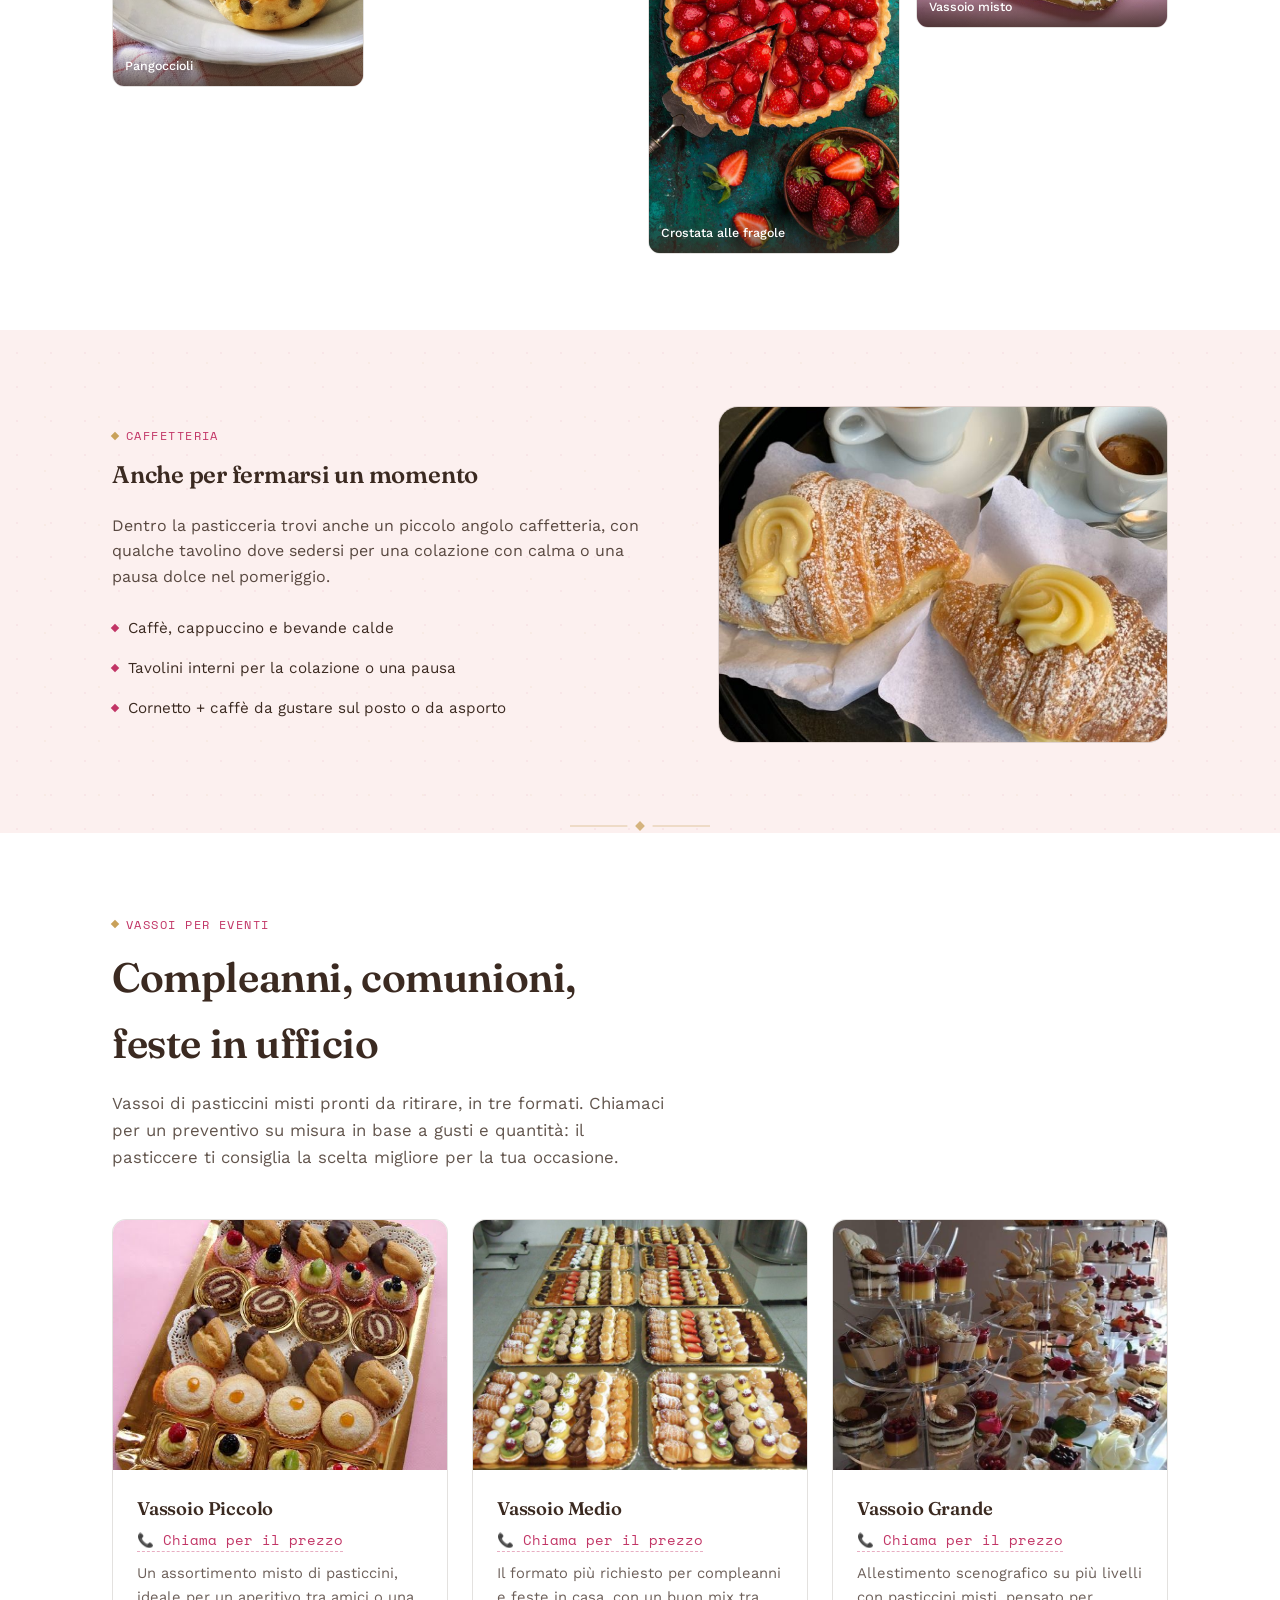
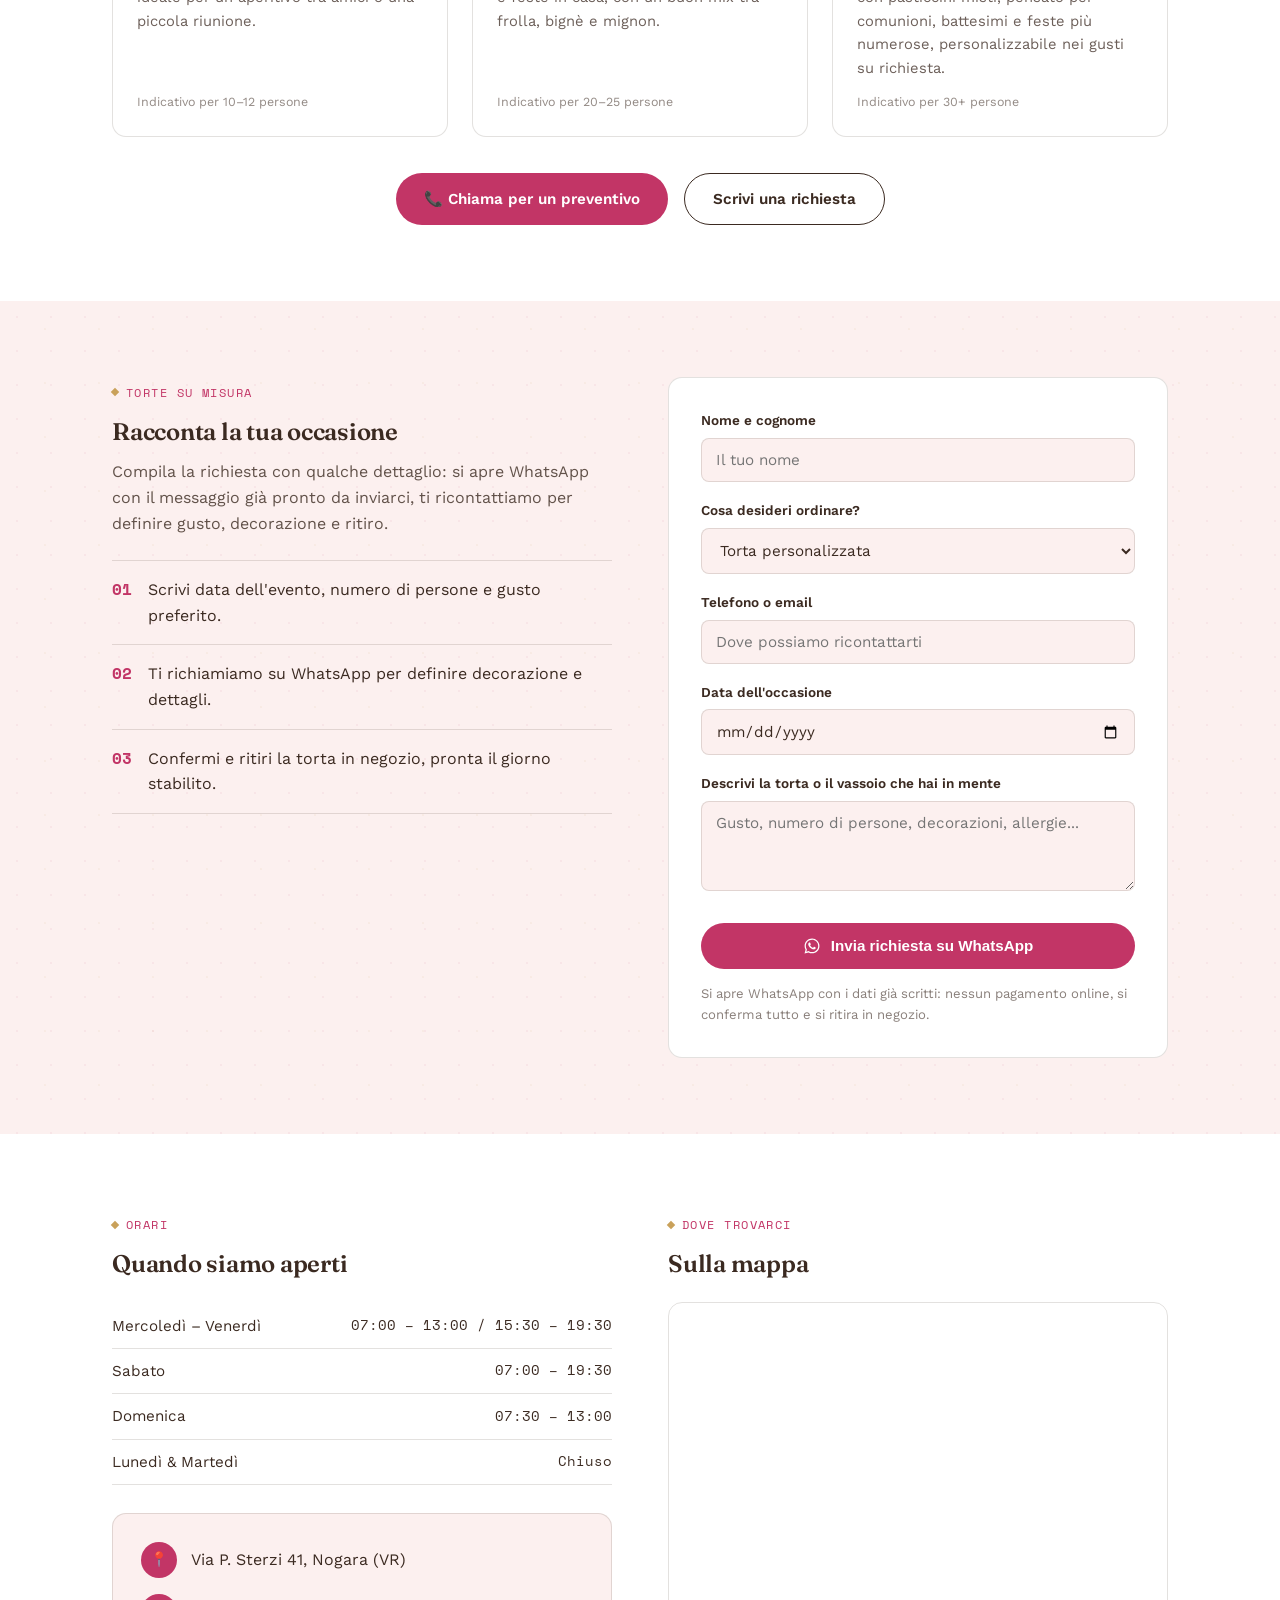
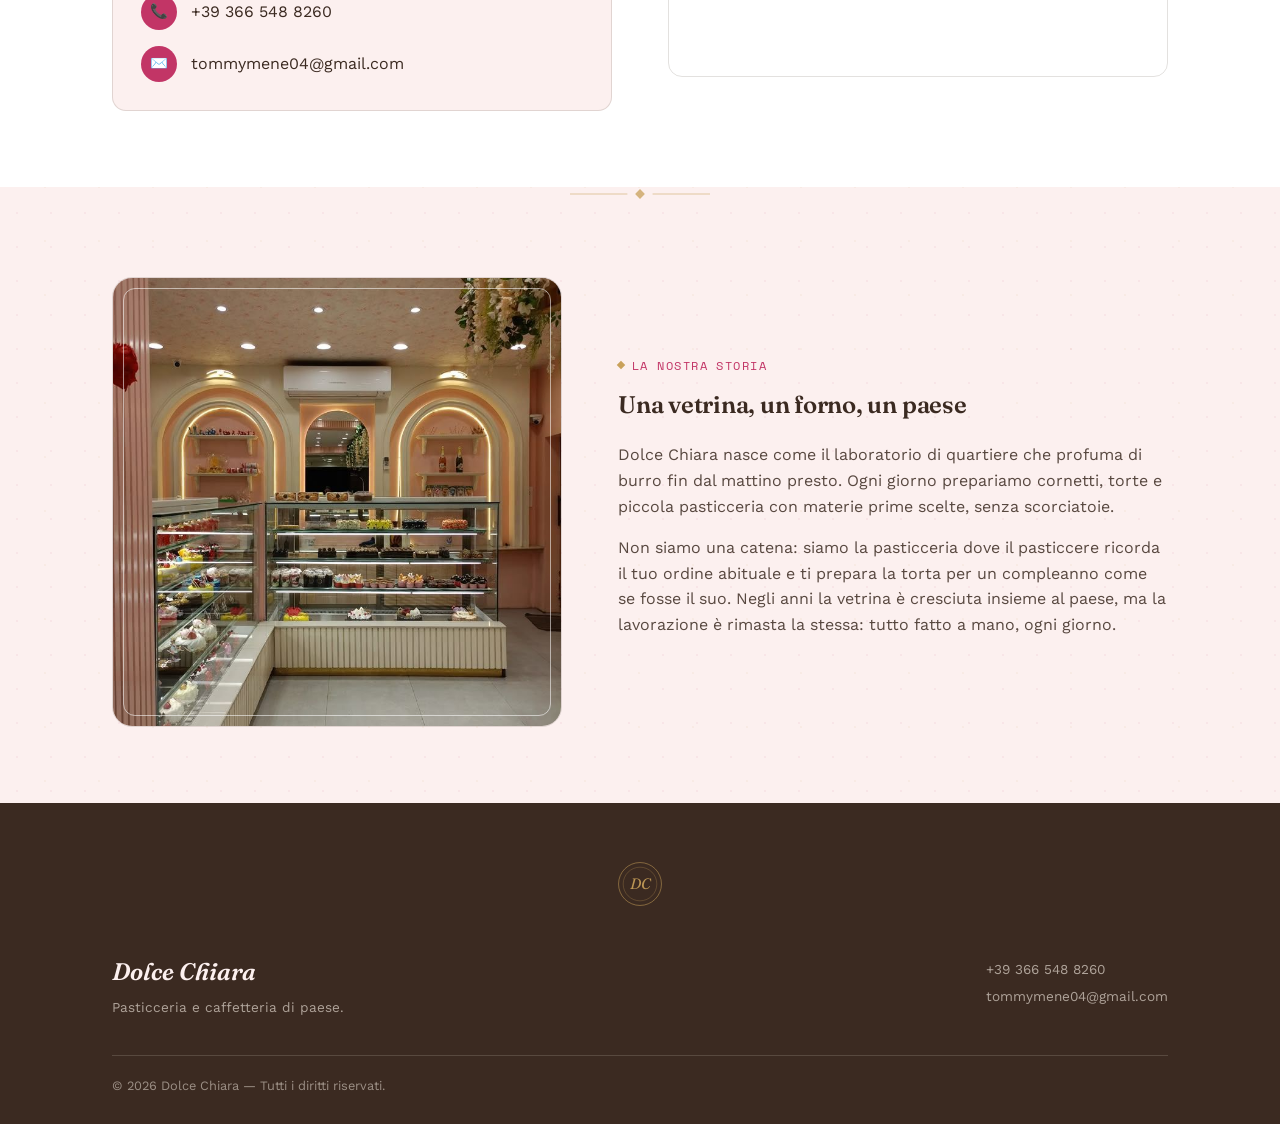
==== commit b1f0f408: "Add files via upload" ====
--- a/index.html
+++ b/index.html
@@ -255,14 +255,17 @@
   .event-card .event-img img{width:100%; height:100%; object-fit:cover;}
   .event-card .event-body{padding:24px; display:flex; flex-direction:column; flex:1;}
   .event-card h3{font-size:1.15rem; margin-bottom:6px;}
-  .event-card .price{
-    font-family:'Space Mono', monospace; color:var(--cherry); font-size:0.9rem; margin-bottom:10px;
-  }
+  .event-card .price-cta{
+    font-family:'Space Mono', monospace; color:var(--cherry); font-size:0.85rem; margin-bottom:10px;
+    display:inline-block; width:fit-content;
+    border-bottom:1px dashed rgba(194,53,102,0.4);
+  }
+  .event-card .price-cta:hover{color:var(--cherry-dark); border-bottom-color:var(--cherry-dark);}
   .event-card p{font-size:0.92rem; color:rgba(59,42,33,0.75); flex:1;}
   .event-card .event-for{
     font-size:0.78rem; color:rgba(59,42,33,0.55); margin-top:12px;
   }
-  .event-cta{margin-top:36px; text-align:center;}
+  .event-cta{margin-top:36px; display:flex; justify-content:center; gap:16px; flex-wrap:wrap;}
 
   /* GALLERIA */
   .gallery{
@@ -550,14 +553,14 @@
     <div class="section-head">
       <span class="eyebrow">Vassoi per eventi</span>
       <h2>Compleanni, comunioni, feste in ufficio</h2>
-      <p>Vassoi di pasticcini misti pronti da ritirare, in tre formati. I prezzi sono indicativi: si conferma tutto in negozio o al telefono in base a gusti e quantità.</p>
+      <p>Vassoi di pasticcini misti pronti da ritirare, in tre formati. Chiamaci per un preventivo su misura in base a gusti e quantità: il pasticcere ti consiglia la scelta migliore per la tua occasione.</p>
     </div>
     <div class="event-cards">
       <div class="event-card">
         <div class="event-img"><img src="images/vassoio_misto.jpg" alt="Vassoio piccolo misto di pasticcini"></div>
         <div class="event-body">
           <h3>Vassoio Piccolo</h3>
-          <span class="price">a partire da 25€</span>
+          <a class="price-cta" href="tel:+393665488260">📞 Chiama per il prezzo</a>
           <p>Un assortimento misto di pasticcini, ideale per un aperitivo tra amici o una piccola riunione.</p>
           <span class="event-for">Indicativo per 10–12 persone</span>
         </div>
@@ -566,7 +569,7 @@
         <div class="event-img"><img src="images/vassoi_pasticceria.jpg" alt="Vassoi medi di pasticcini assortiti"></div>
         <div class="event-body">
           <h3>Vassoio Medio</h3>
-          <span class="price">a partire da 45€</span>
+          <a class="price-cta" href="tel:+393665488260">📞 Chiama per il prezzo</a>
           <p>Il formato più richiesto per compleanni e feste in casa, con un buon mix tra frolla, bignè e mignon.</p>
           <span class="event-for">Indicativo per 20–25 persone</span>
         </div>
@@ -575,14 +578,15 @@
         <div class="event-img"><img src="images/evento.jpg" alt="Composizione di dolci per evento su più livelli"></div>
         <div class="event-body">
           <h3>Vassoio Grande</h3>
-          <span class="price">a partire da 70€</span>
+          <a class="price-cta" href="tel:+393665488260">📞 Chiama per il prezzo</a>
           <p>Allestimento scenografico su più livelli con pasticcini misti, pensato per comunioni, battesimi e feste più numerose, personalizzabile nei gusti su richiesta.</p>
           <span class="event-for">Indicativo per 30+ persone</span>
         </div>
       </div>
     </div>
     <div class="event-cta">
-      <a href="#ordini" class="btn-primary">Richiedi un vassoio</a>
+      <a href="tel:+393665488260" class="btn-primary">📞 Chiama per un preventivo</a>
+      <a href="#ordini" class="btn-secondary">Scrivi una richiesta</a>
     </div>
   </div>
 </section>
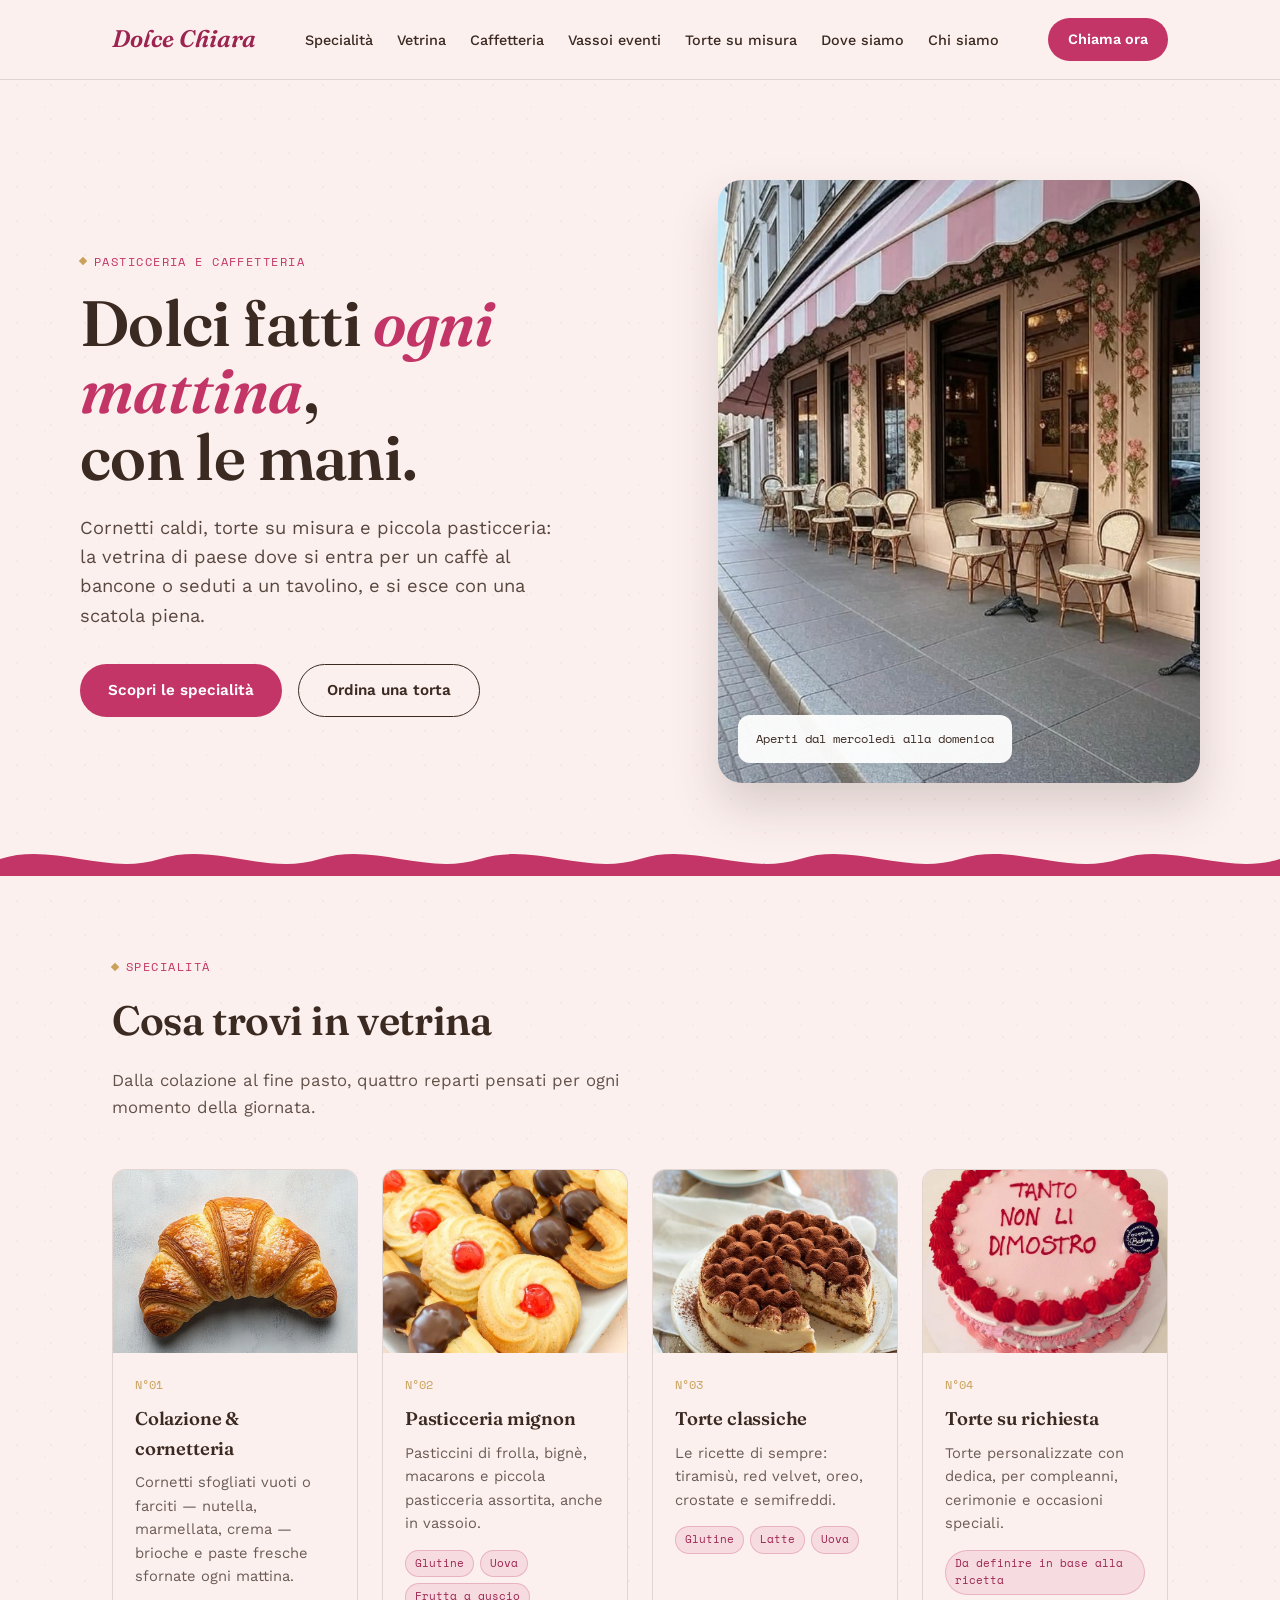
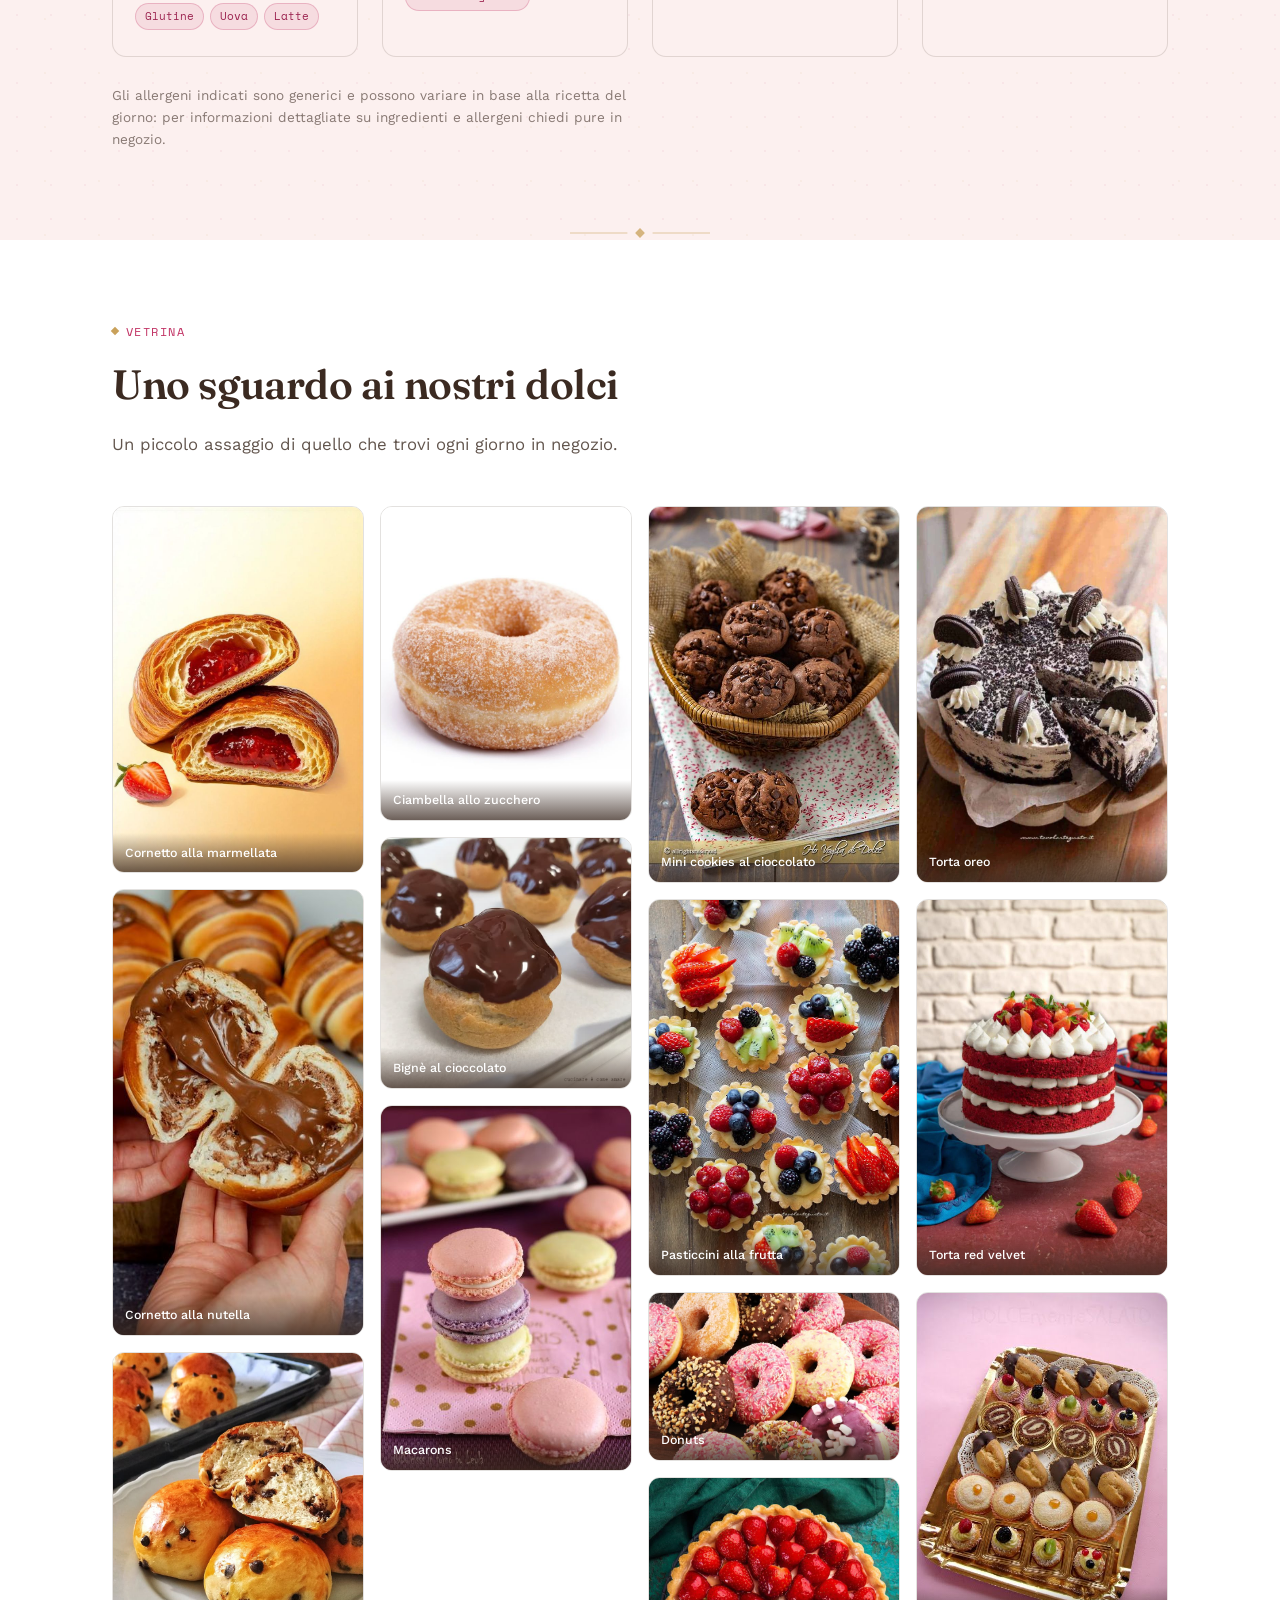
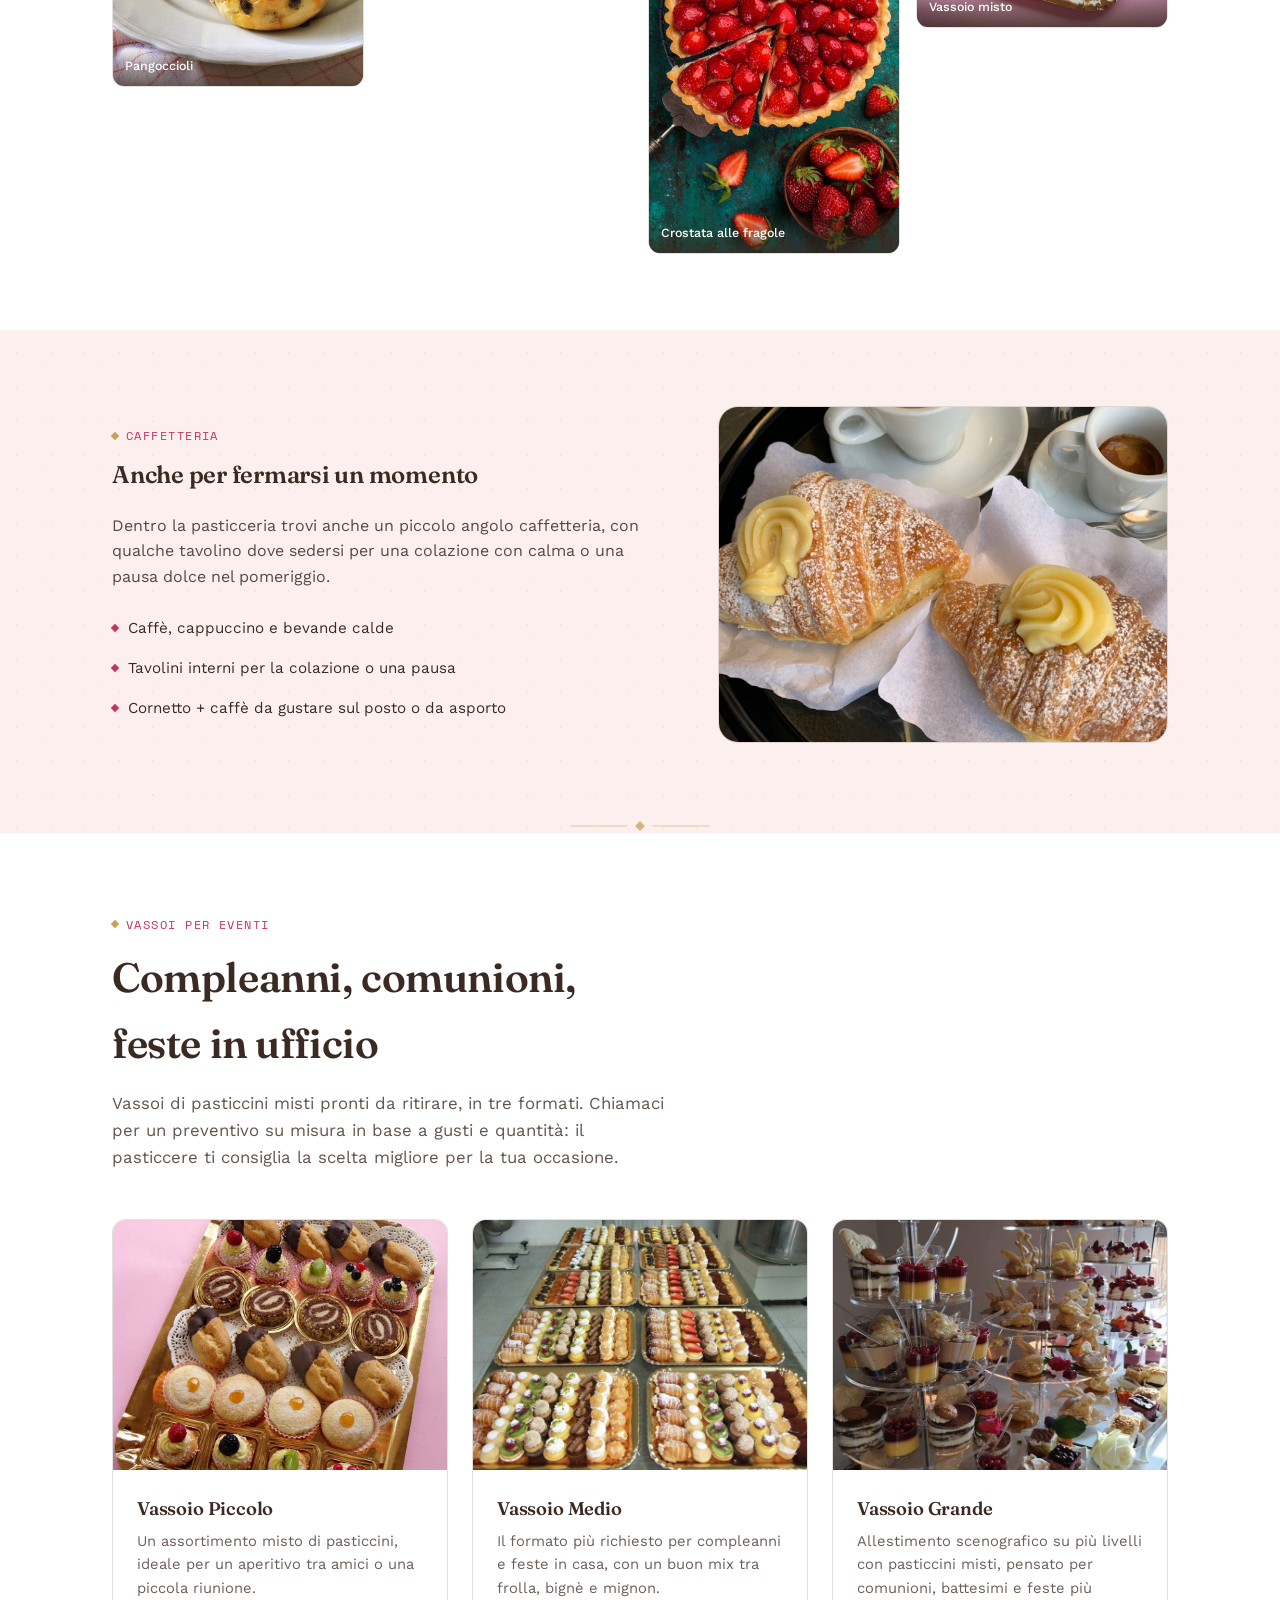
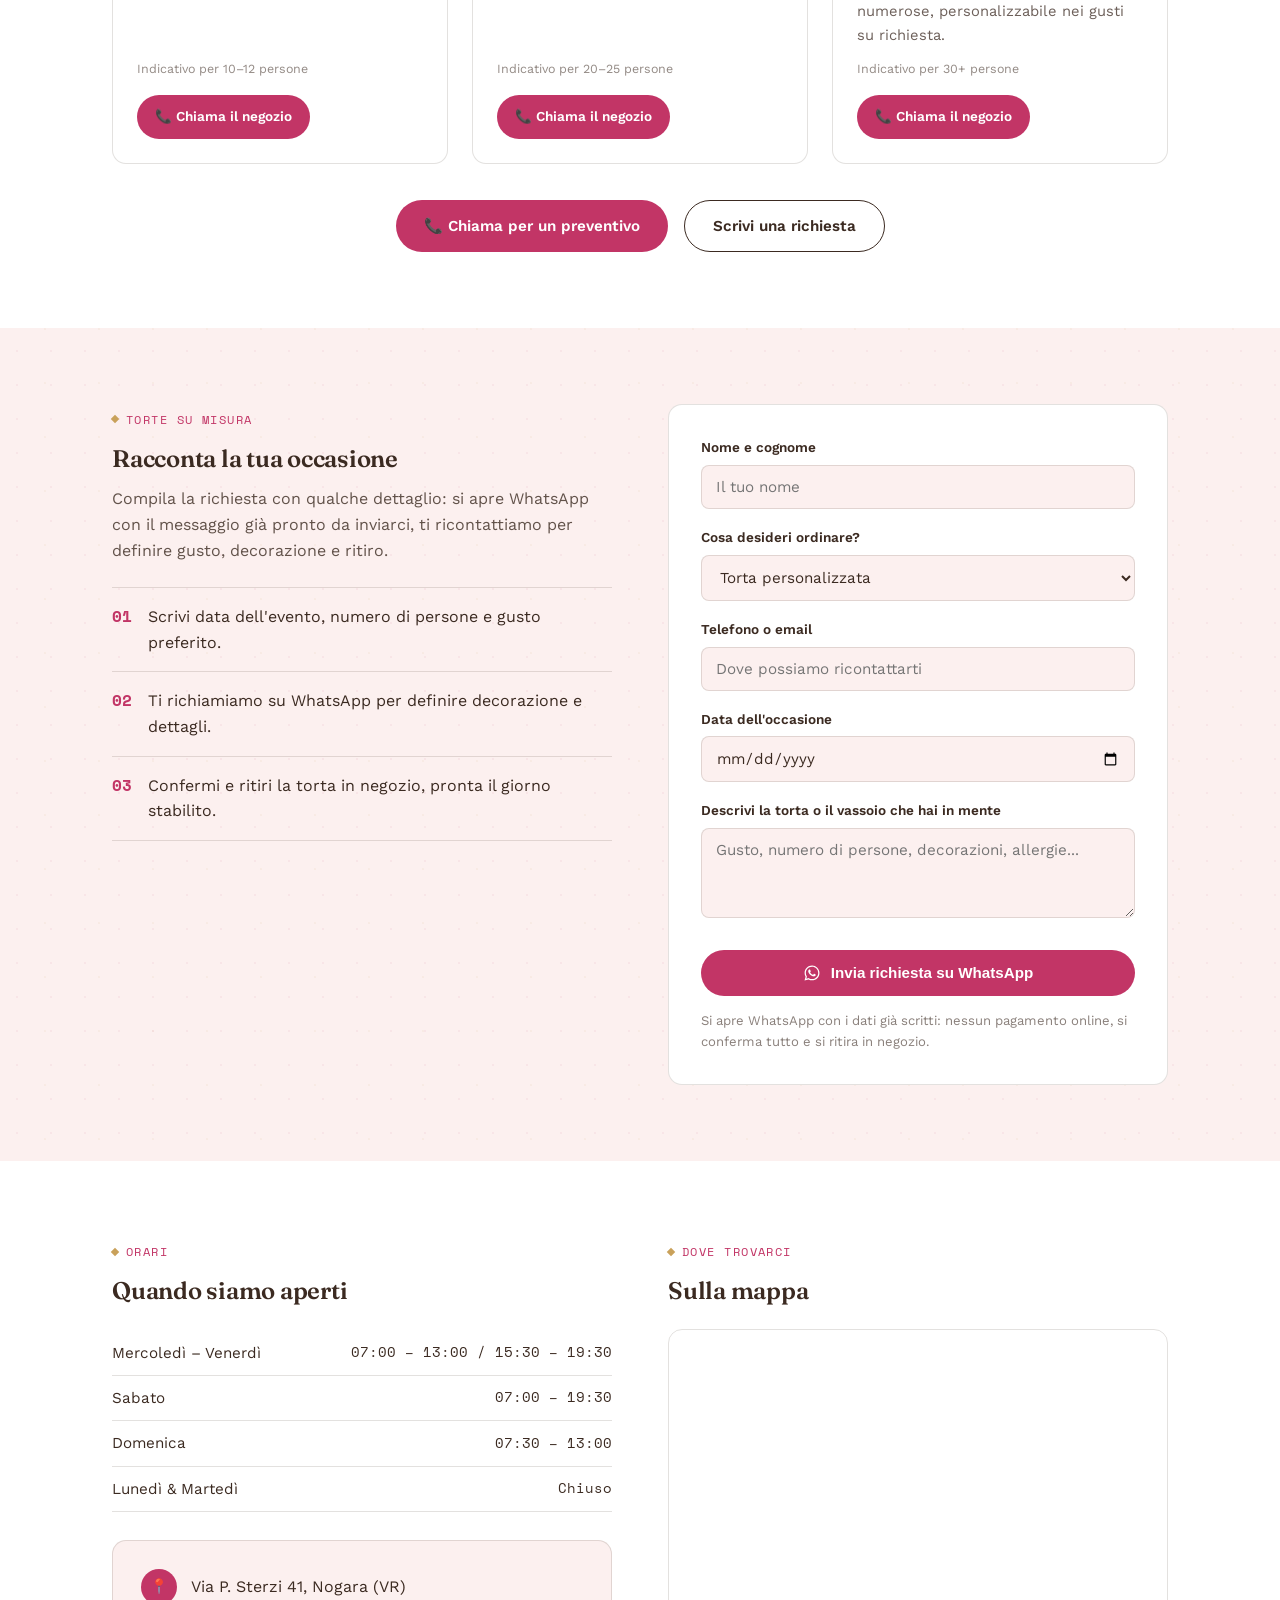
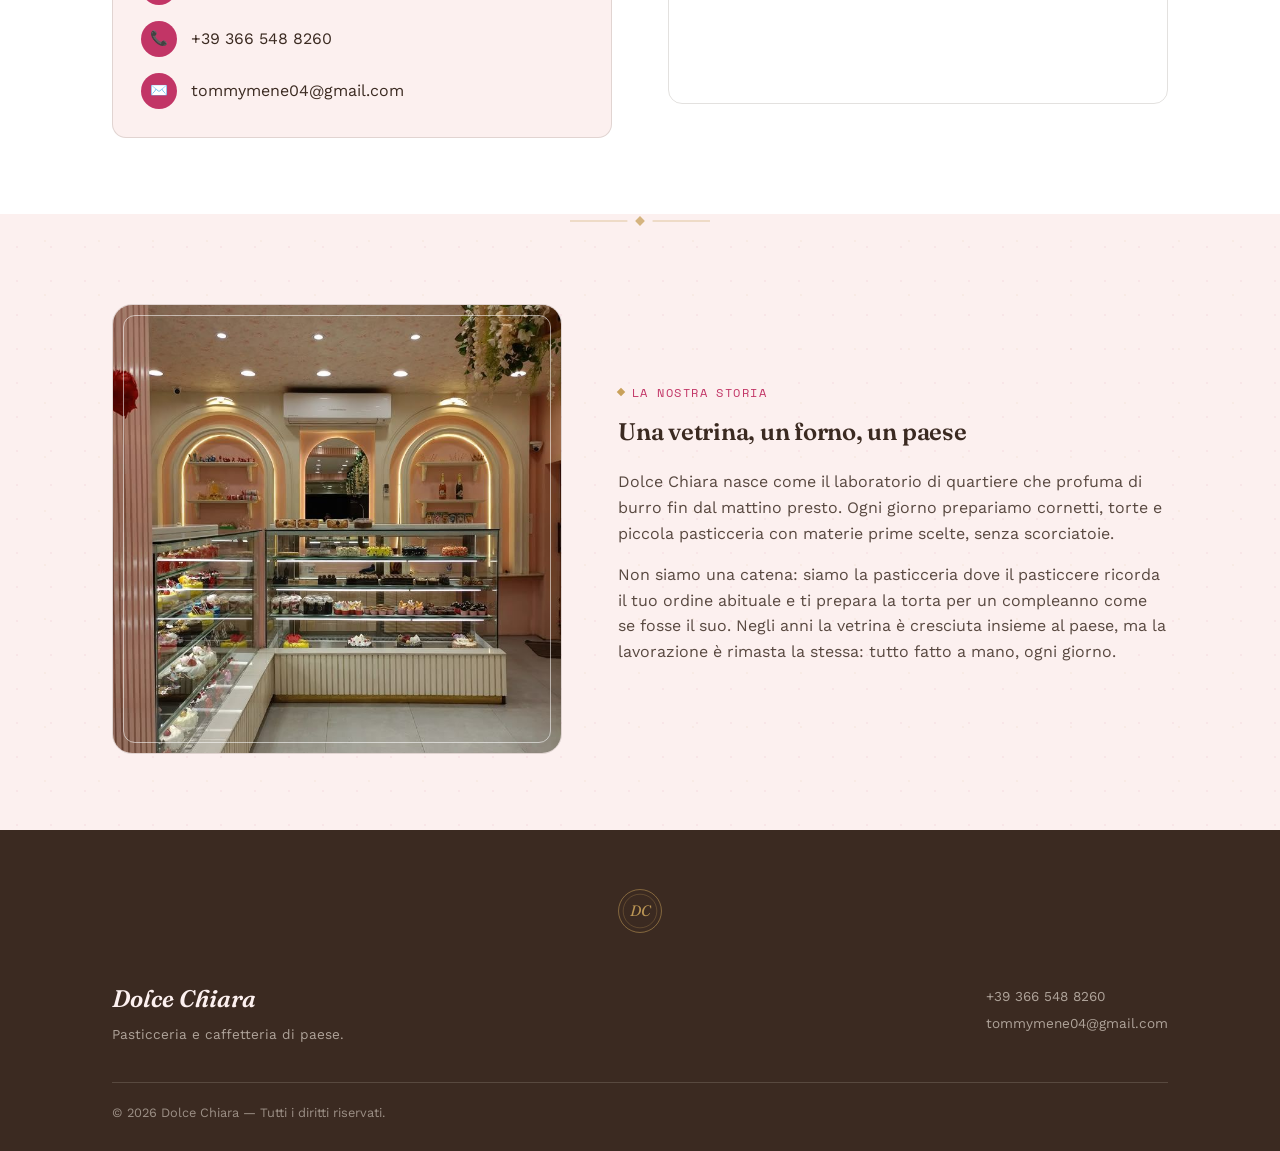
==== commit e6a7be9b: "Add files via upload" ====
--- a/index.html
+++ b/index.html
@@ -255,12 +255,15 @@
   .event-card .event-img img{width:100%; height:100%; object-fit:cover;}
   .event-card .event-body{padding:24px; display:flex; flex-direction:column; flex:1;}
   .event-card h3{font-size:1.15rem; margin-bottom:6px;}
-  .event-card .price-cta{
-    font-family:'Space Mono', monospace; color:var(--cherry); font-size:0.85rem; margin-bottom:10px;
-    display:inline-block; width:fit-content;
-    border-bottom:1px dashed rgba(194,53,102,0.4);
-  }
-  .event-card .price-cta:hover{color:var(--cherry-dark); border-bottom-color:var(--cherry-dark);}
+  .event-card .call-cta{
+    margin-top:16px;
+    display:inline-flex; align-items:center; justify-content:center; gap:8px;
+    background:var(--cherry); color:var(--white);
+    padding:11px 18px; border-radius:100px;
+    font-size:0.85rem; font-weight:600;
+    width:fit-content;
+  }
+  .event-card .call-cta:hover{background:var(--cherry-dark);}
   .event-card p{font-size:0.92rem; color:rgba(59,42,33,0.75); flex:1;}
   .event-card .event-for{
     font-size:0.78rem; color:rgba(59,42,33,0.55); margin-top:12px;
@@ -560,27 +563,27 @@
         <div class="event-img"><img src="images/vassoio_misto.jpg" alt="Vassoio piccolo misto di pasticcini"></div>
         <div class="event-body">
           <h3>Vassoio Piccolo</h3>
-          <a class="price-cta" href="tel:+393665488260">📞 Chiama per il prezzo</a>
           <p>Un assortimento misto di pasticcini, ideale per un aperitivo tra amici o una piccola riunione.</p>
           <span class="event-for">Indicativo per 10–12 persone</span>
+          <a class="call-cta" href="tel:+393665488260">📞 Chiama il negozio</a>
         </div>
       </div>
       <div class="event-card">
         <div class="event-img"><img src="images/vassoi_pasticceria.jpg" alt="Vassoi medi di pasticcini assortiti"></div>
         <div class="event-body">
           <h3>Vassoio Medio</h3>
-          <a class="price-cta" href="tel:+393665488260">📞 Chiama per il prezzo</a>
           <p>Il formato più richiesto per compleanni e feste in casa, con un buon mix tra frolla, bignè e mignon.</p>
           <span class="event-for">Indicativo per 20–25 persone</span>
+          <a class="call-cta" href="tel:+393665488260">📞 Chiama il negozio</a>
         </div>
       </div>
       <div class="event-card">
         <div class="event-img"><img src="images/evento.jpg" alt="Composizione di dolci per evento su più livelli"></div>
         <div class="event-body">
           <h3>Vassoio Grande</h3>
-          <a class="price-cta" href="tel:+393665488260">📞 Chiama per il prezzo</a>
           <p>Allestimento scenografico su più livelli con pasticcini misti, pensato per comunioni, battesimi e feste più numerose, personalizzabile nei gusti su richiesta.</p>
           <span class="event-for">Indicativo per 30+ persone</span>
+          <a class="call-cta" href="tel:+393665488260">📞 Chiama il negozio</a>
         </div>
       </div>
     </div>
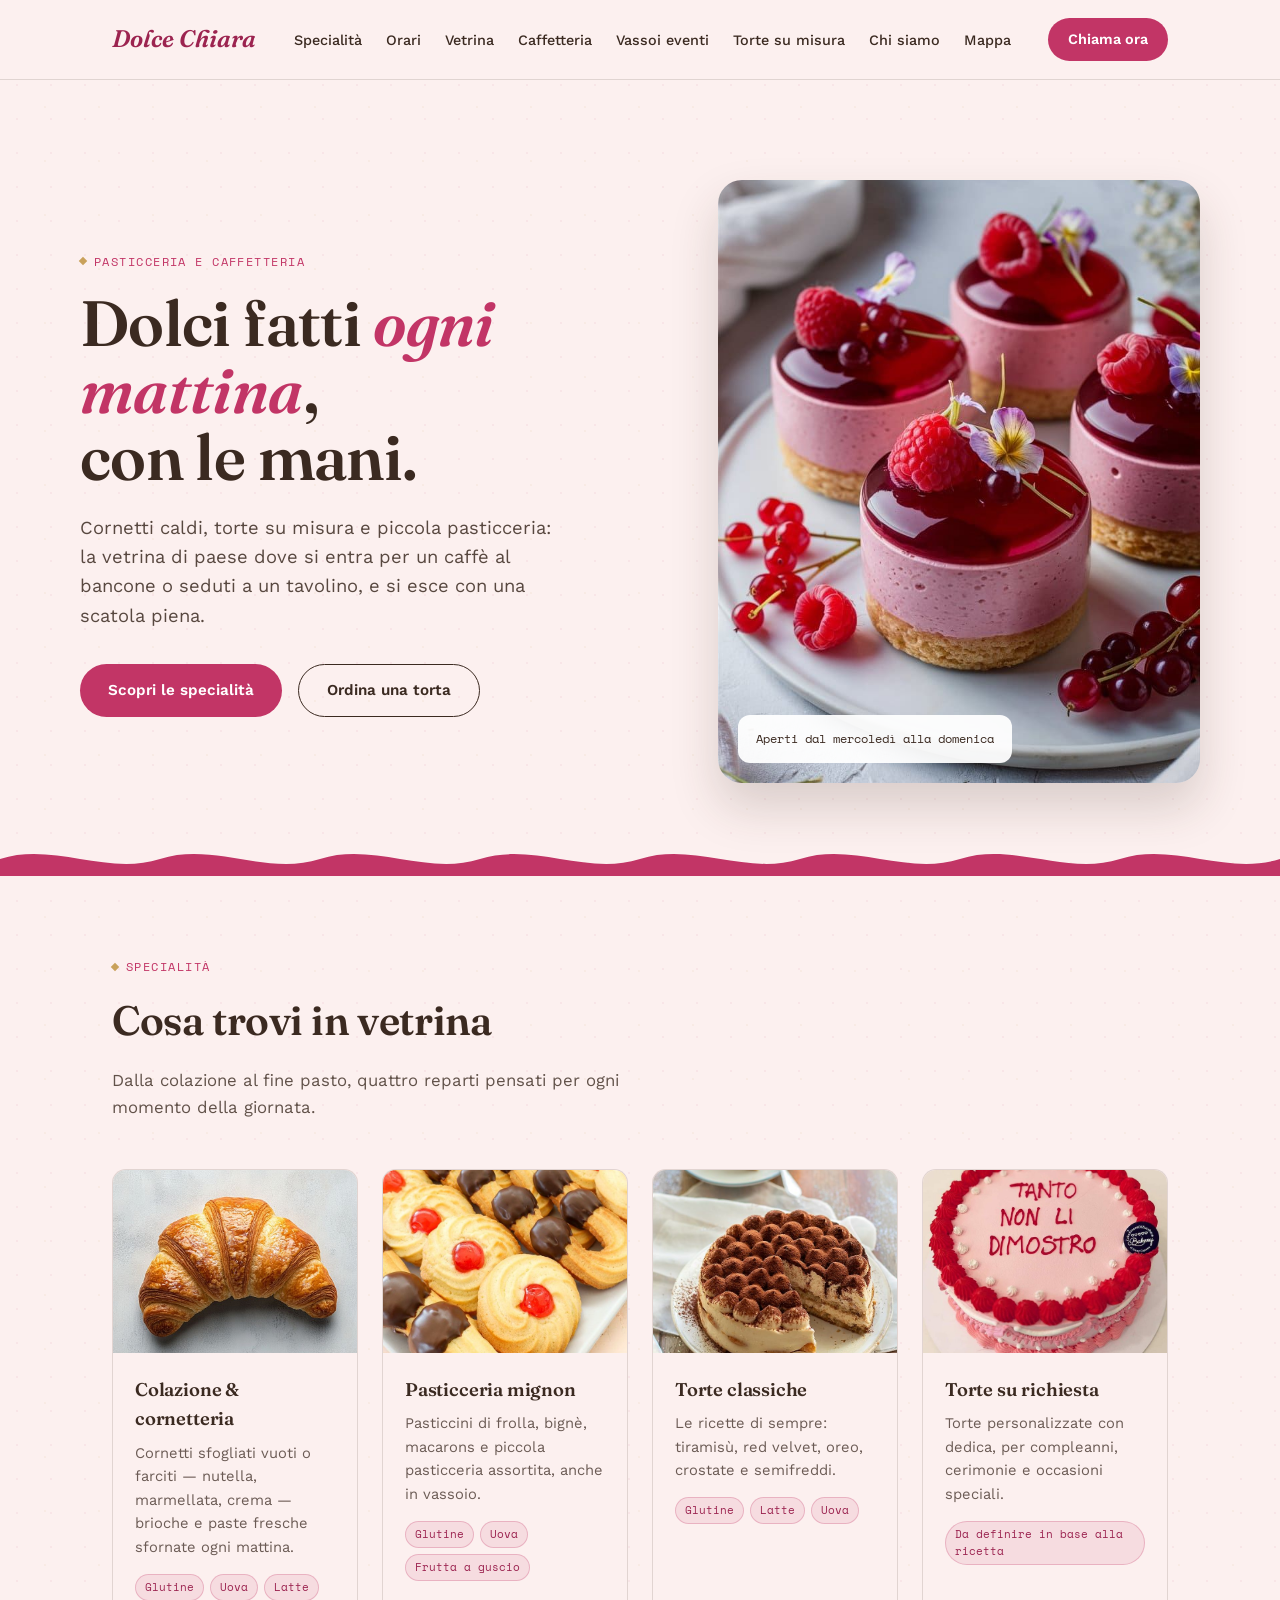
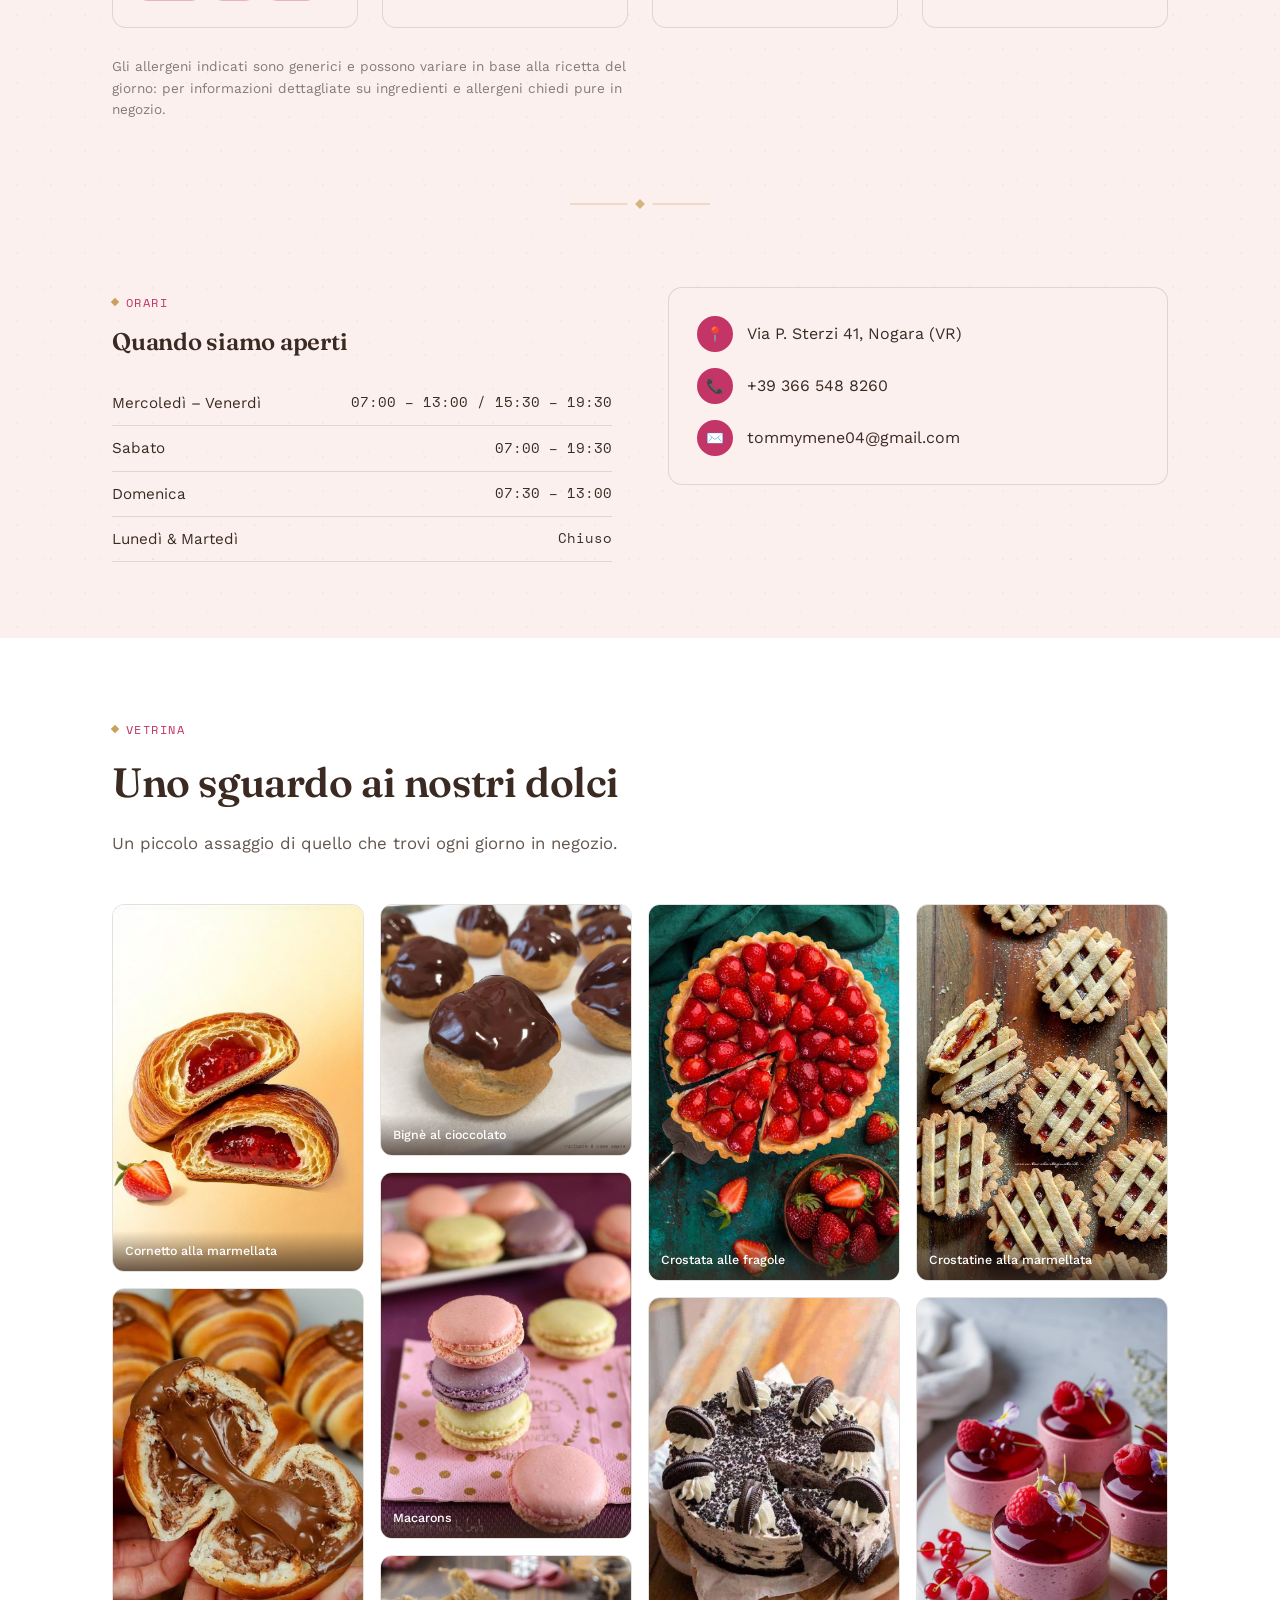
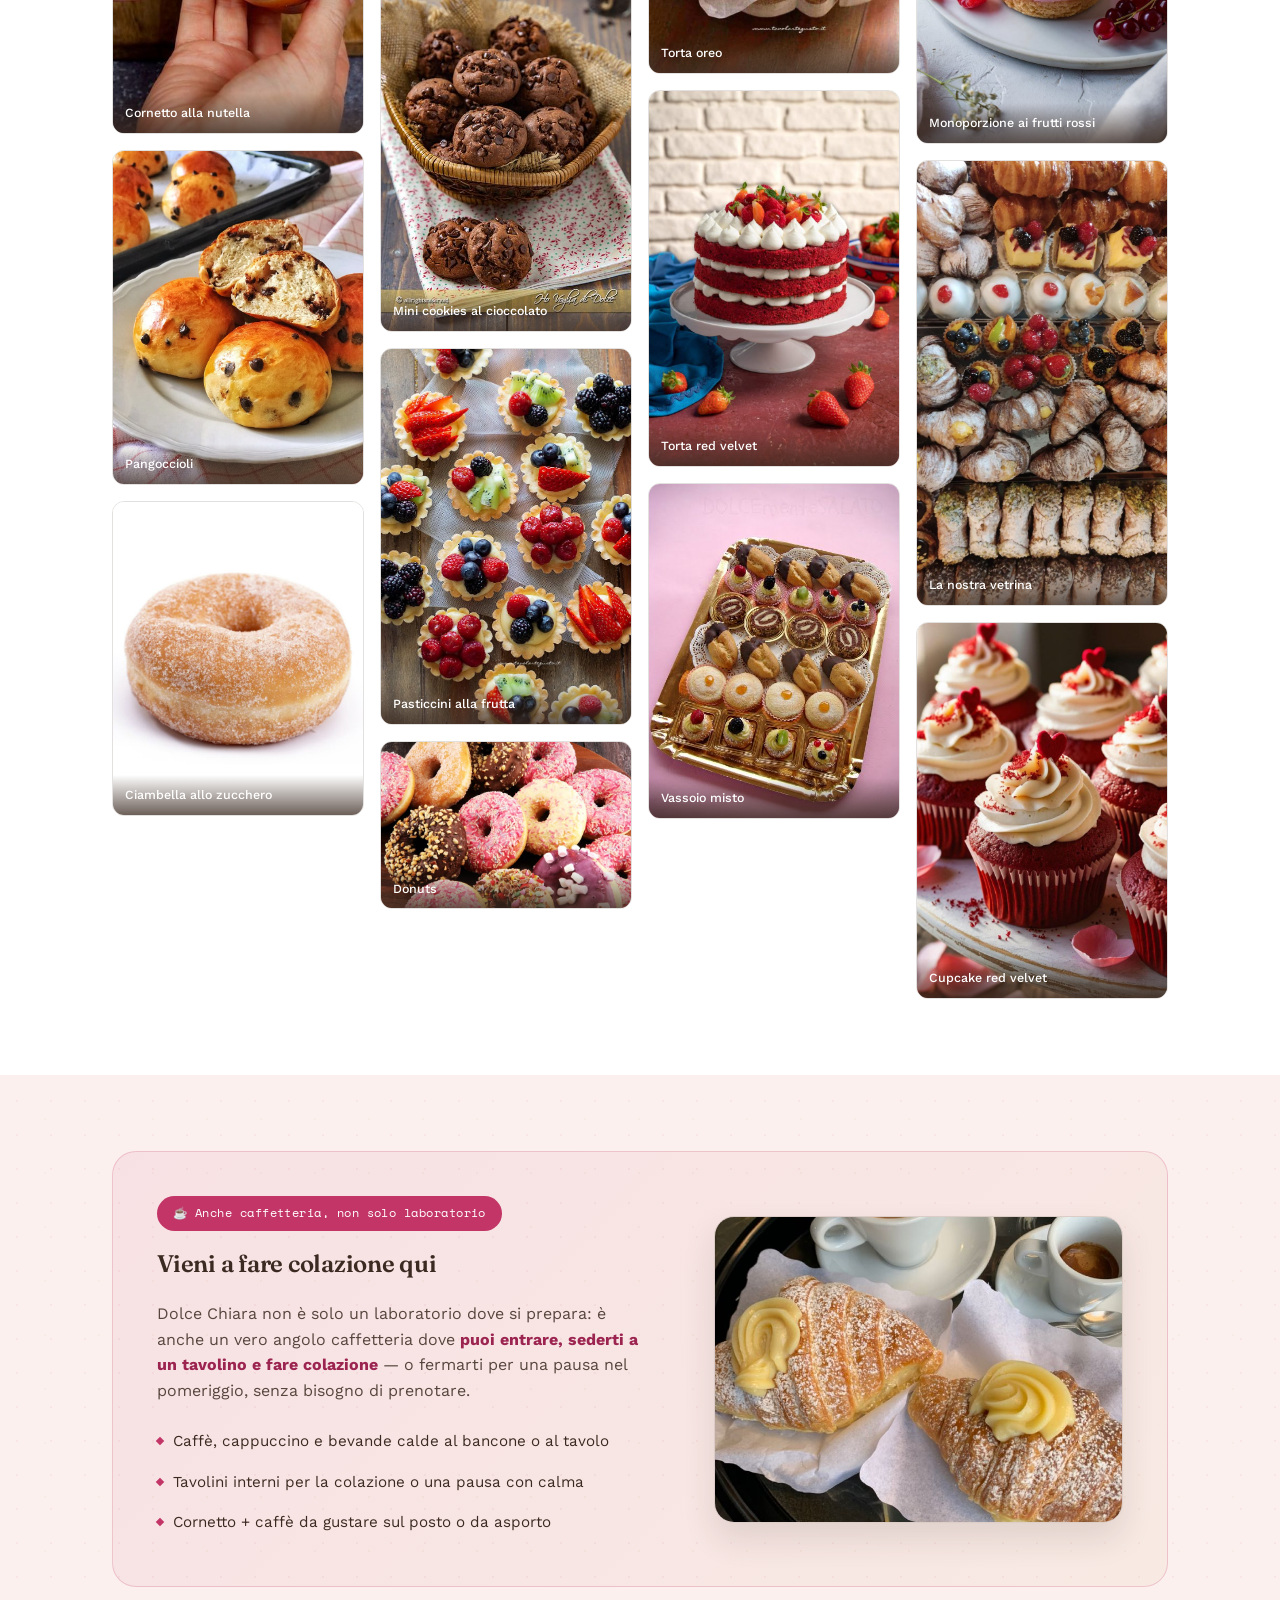
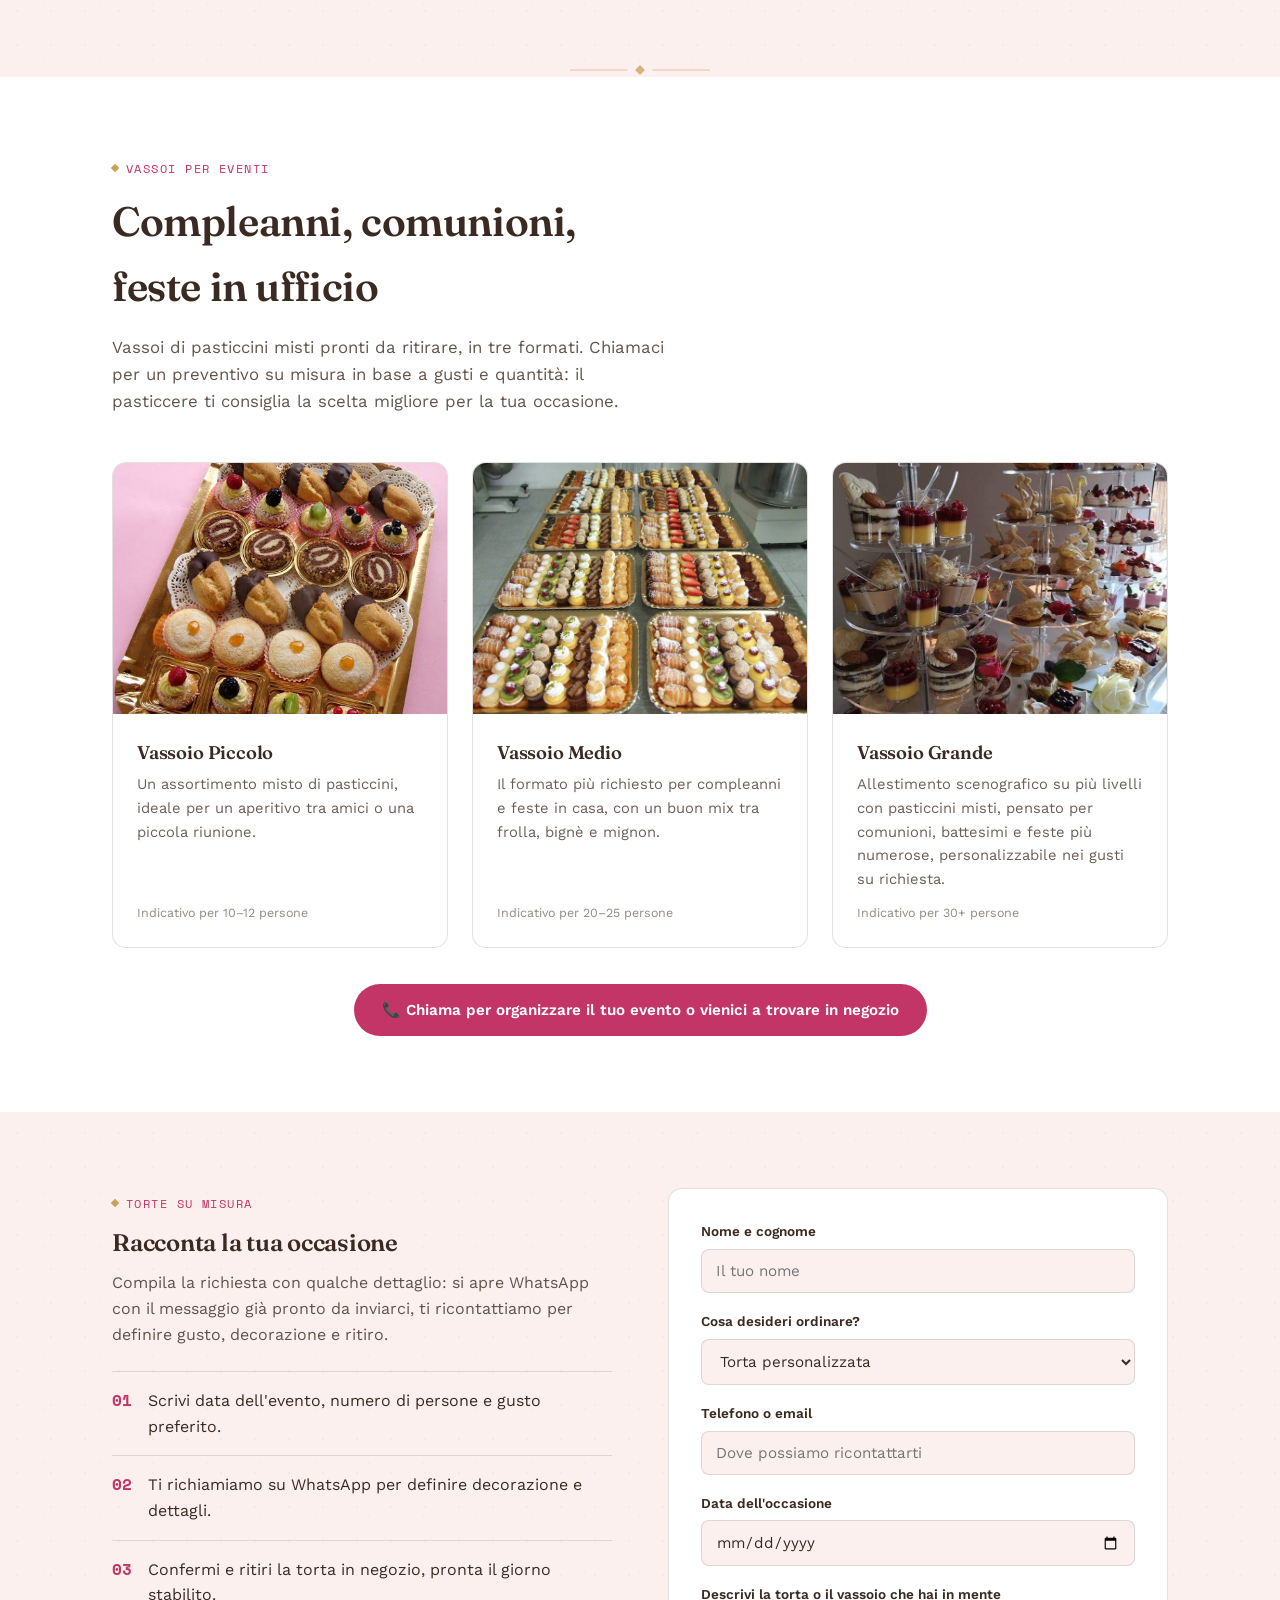
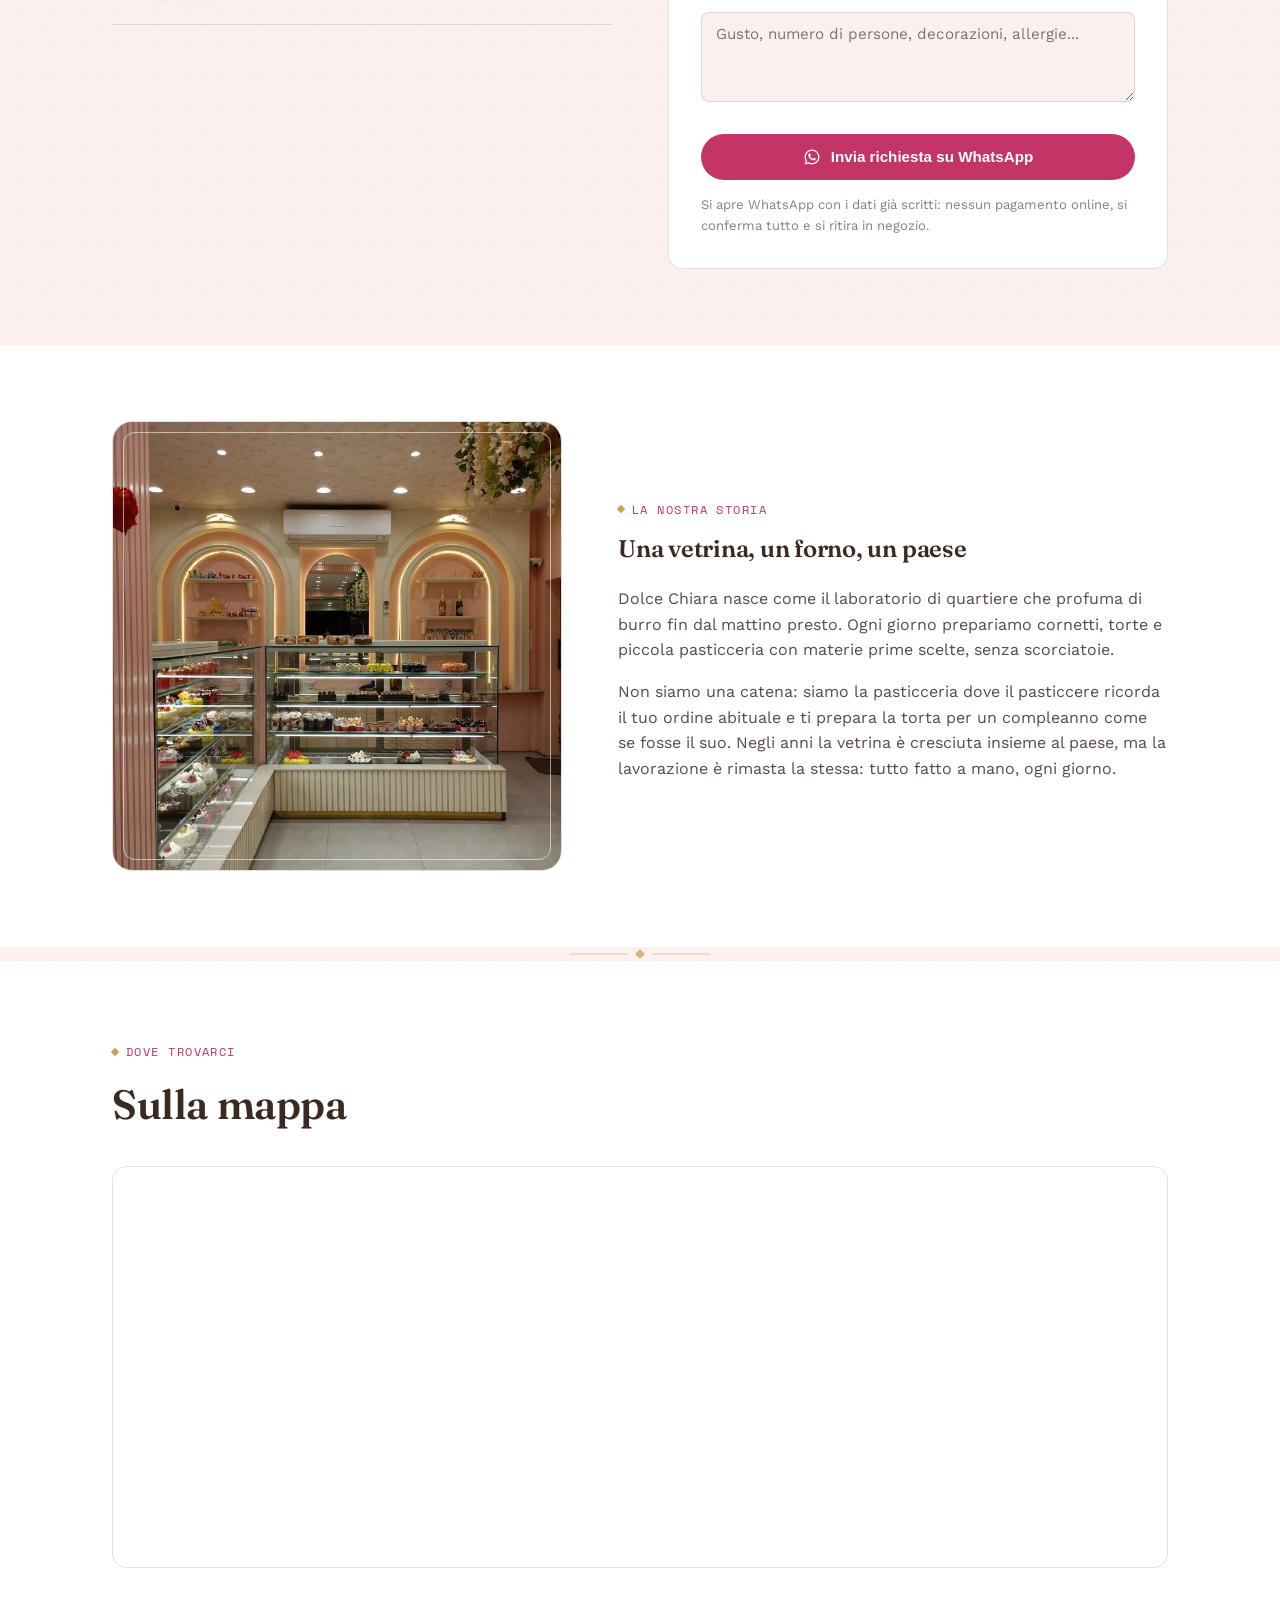
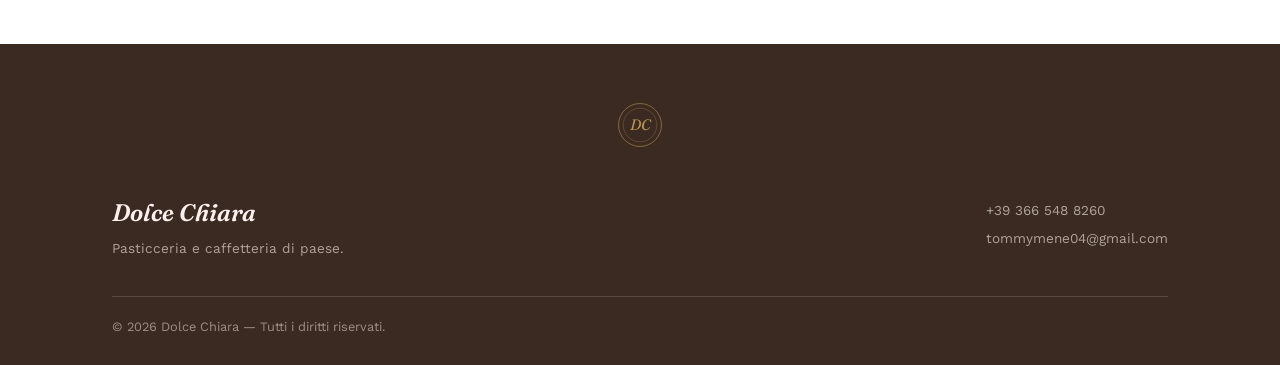
==== commit 950b9ef9: "Add files via upload" ====
--- a/index.html
+++ b/index.html
@@ -4,6 +4,16 @@
 <meta charset="UTF-8">
 <meta name="viewport" content="width=device-width, initial-scale=1.0">
 <title>Dolce Chiara — Pasticceria e Caffetteria</title>
+<meta name="description" content="Pasticceria e caffetteria di paese: cornetti, torte su misura, pasticcini e vassoi per eventi. Vieni a trovarci o chiamaci.">
+<meta property="og:type" content="website">
+<meta property="og:title" content="Dolce Chiara — Pasticceria e Caffetteria">
+<meta property="og:description" content="Cornetti, torte su misura, pasticcini e vassoi per eventi. Vieni a trovarci o chiamaci per organizzare la tua occasione.">
+<meta property="og:image" content="https://menny28.github.io/Dolce-Chiara/images/monoporzione_frutti_rossi.jpg">
+<meta property="og:url" content="https://menny28.github.io/Dolce-Chiara/">
+<meta name="twitter:card" content="summary_large_image">
+<meta name="twitter:title" content="Dolce Chiara — Pasticceria e Caffetteria">
+<meta name="twitter:description" content="Cornetti, torte su misura, pasticcini e vassoi per eventi.">
+<meta name="twitter:image" content="https://menny28.github.io/Dolce-Chiara/images/monoporzione_frutti_rossi.jpg">
 <link rel="preconnect" href="https://fonts.googleapis.com">
 <link rel="preconnect" href="https://fonts.gstatic.com" crossorigin>
 <link href="https://fonts.googleapis.com/css2?family=Fraunces:ital,opsz,wght@0,9..144,400;0,9..144,600;1,9..144,500;1,9..144,600&family=Work+Sans:wght@400;500;600&family=Space+Mono:wght@400;700&display=swap" rel="stylesheet">
@@ -187,17 +197,29 @@
   .chi-siamo-text p{margin-bottom:16px; color:rgba(59,42,33,0.85);}
 
   /* CAFFETTERIA */
-  .caffetteria{
+  .caffetteria-panel{
     display:grid; grid-template-columns:1.1fr 0.9fr; gap:56px; align-items:center;
+    background:linear-gradient(135deg, rgba(194,53,102,0.08), rgba(201,161,90,0.08));
+    border:1px solid rgba(194,53,102,0.2);
+    border-radius:24px;
+    padding:44px;
+  }
+  .caffetteria-badge{
+    display:inline-flex; align-items:center; gap:8px;
+    background:var(--cherry); color:var(--white);
+    font-family:'Space Mono', monospace; font-size:0.72rem; letter-spacing:0.04em;
+    padding:8px 16px; border-radius:100px;
   }
   .caffetteria-visual{
     aspect-ratio:4/3;
     border-radius:20px;
     overflow:hidden;
     border:1px solid var(--line);
+    box-shadow:0 16px 32px rgba(59,42,33,0.12);
   }
   .caffetteria-visual img{width:100%; height:100%; object-fit:cover;}
   .caffetteria-text p{margin-bottom:16px; color:rgba(59,42,33,0.85);}
+  .caffetteria-text strong{color:var(--cherry-dark);}
   .mini-list{list-style:none; margin-top:18px;}
   .mini-list li{
     display:flex; align-items:center; gap:10px; padding:8px 0; font-size:0.95rem;
@@ -255,15 +277,6 @@
   .event-card .event-img img{width:100%; height:100%; object-fit:cover;}
   .event-card .event-body{padding:24px; display:flex; flex-direction:column; flex:1;}
   .event-card h3{font-size:1.15rem; margin-bottom:6px;}
-  .event-card .call-cta{
-    margin-top:16px;
-    display:inline-flex; align-items:center; justify-content:center; gap:8px;
-    background:var(--cherry); color:var(--white);
-    padding:11px 18px; border-radius:100px;
-    font-size:0.85rem; font-weight:600;
-    width:fit-content;
-  }
-  .event-card .call-cta:hover{background:var(--cherry-dark);}
   .event-card p{font-size:0.92rem; color:rgba(59,42,33,0.75); flex:1;}
   .event-card .event-for{
     font-size:0.78rem; color:rgba(59,42,33,0.55); margin-top:12px;
@@ -329,16 +342,16 @@
   form button svg{width:18px; height:18px; flex-shrink:0;}
   form .hint{margin-top:14px; font-size:0.82rem; color:rgba(59,42,33,0.6);}
 
-  /* DOVE SIAMO */
-  .dove-grid{
-    display:grid; grid-template-columns:1fr 1fr; gap:56px;
+  /* ORARI */
+  .orari-grid{
+    display:grid; grid-template-columns:1fr 1fr; gap:56px; align-items:start;
   }
   .orari-table{width:100%; border-collapse:collapse; margin-top:20px;}
   .orari-table td{padding:10px 0; border-bottom:1px solid var(--line); font-size:0.95rem;}
   .orari-table td:last-child{text-align:right; font-family:'Space Mono', monospace; font-size:0.85rem;}
   .contatti-box{
     background:var(--cream); border:1px solid var(--line); border-radius:var(--radius);
-    padding:28px; margin-top:28px;
+    padding:28px;
   }
   section.alt .contatti-box{background:var(--cream);}
   .contatti-box .row{display:flex; align-items:center; gap:14px; margin-bottom:16px;}
@@ -348,10 +361,13 @@
     color:var(--white); display:flex; align-items:center; justify-content:center;
     font-size:0.9rem; flex-shrink:0;
   }
+
+  /* DOVE SIAMO */
   .map-frame{
     width:100%; aspect-ratio:4/3; border-radius:var(--radius);
     overflow:hidden; border:1px solid var(--line);
   }
+  .map-frame.map-frame-wide{aspect-ratio:21/8;}
   .map-frame iframe{width:100%; height:100%; border:0;}
 
   footer{
@@ -373,7 +389,9 @@
   }
 
   @media (max-width: 860px){
-    .hero-inner, .chi-siamo, .caffetteria, .ordini-grid, .dove-grid{grid-template-columns:1fr;}
+    .hero-inner, .chi-siamo, .caffetteria-panel, .ordini-grid, .orari-grid{grid-template-columns:1fr;}
+    .caffetteria-panel{padding:28px;}
+    .map-frame.map-frame-wide{aspect-ratio:4/3;}
     .caffetteria-visual{order:-1;}
     .cards{grid-template-columns:repeat(2, 1fr);}
     .event-cards{grid-template-columns:1fr;}
@@ -408,12 +426,13 @@
     <nav>
       <ul id="navList">
         <li><a href="#specialita">Specialità</a></li>
+        <li><a href="#orari">Orari</a></li>
         <li><a href="#vetrina">Vetrina</a></li>
         <li><a href="#caffetteria">Caffetteria</a></li>
         <li><a href="#vassoi-eventi">Vassoi eventi</a></li>
         <li><a href="#ordini">Torte su misura</a></li>
-        <li><a href="#dove-siamo">Dove siamo</a></li>
         <li><a href="#chi-siamo">Chi siamo</a></li>
+        <li><a href="#dove-siamo">Mappa</a></li>
       </ul>
     </nav>
     <a href="tel:+393665488260" class="call-btn">Chiama ora</a>
@@ -433,7 +452,7 @@
       </div>
     </div>
     <div class="hero-visual">
-      <img src="images/negozio_esterno.jpg" alt="Ingresso della pasticceria Dolce Chiara">
+      <img src="images/monoporzione_frutti_rossi.jpg" alt="Monoporzione ai frutti rossi Dolce Chiara">
       <span class="tag">Aperti dal mercoledì alla domenica</span>
     </div>
   </div>
@@ -454,7 +473,6 @@
       <div class="card">
         <div class="card-img"><img src="images/cornetto_classico.jpg" alt="Cornetto classico"></div>
         <div class="card-body">
-          <span class="num">N°01</span>
           <h3>Colazione &amp; cornetteria</h3>
           <p>Cornetti sfogliati vuoti o farciti — nutella, marmellata, crema — brioche e paste fresche sfornate ogni mattina.</p>
           <div class="allergeni"><span>Glutine</span><span>Uova</span><span>Latte</span></div>
@@ -463,7 +481,6 @@
       <div class="card">
         <div class="card-img"><img src="images/pasticcini_di_frolla.jpg" alt="Pasticcini di pasta frolla"></div>
         <div class="card-body">
-          <span class="num">N°02</span>
           <h3>Pasticceria mignon</h3>
           <p>Pasticcini di frolla, bignè, macarons e piccola pasticceria assortita, anche in vassoio.</p>
           <div class="allergeni"><span>Glutine</span><span>Uova</span><span>Frutta a guscio</span></div>
@@ -472,7 +489,6 @@
       <div class="card">
         <div class="card-img"><img src="images/torta_tiramisu.jpg" alt="Torta tiramisù"></div>
         <div class="card-body">
-          <span class="num">N°03</span>
           <h3>Torte classiche</h3>
           <p>Le ricette di sempre: tiramisù, red velvet, oreo, crostate e semifreddi.</p>
           <div class="allergeni"><span>Glutine</span><span>Latte</span><span>Uova</span></div>
@@ -481,7 +497,6 @@
       <div class="card">
         <div class="card-img"><img src="images/torta_con_dedica.jpg" alt="Torta personalizzata con dedica"></div>
         <div class="card-body">
-          <span class="num">N°04</span>
           <h3>Torte su richiesta</h3>
           <p>Torte personalizzate con dedica, per compleanni, cerimonie e occasioni speciali.</p>
           <div class="allergeni"><span>Da definire in base alla ricetta</span></div>
@@ -499,6 +514,35 @@
     <line x1="118" y1="10" x2="200" y2="10" stroke="currentColor" stroke-width="1"/>
   </svg>
 </div>
+
+<section id="orari">
+  <div class="wrap orari-grid">
+    <div>
+      <span class="eyebrow">Orari</span>
+      <h2 style="margin:10px 0 8px;">Quando siamo aperti</h2>
+      <table class="orari-table">
+        <tr><td>Mercoledì – Venerdì</td><td>07:00 – 13:00 / 15:30 – 19:30</td></tr>
+        <tr><td>Sabato</td><td>07:00 – 19:30</td></tr>
+        <tr><td>Domenica</td><td>07:30 – 13:00</td></tr>
+        <tr><td>Lunedì &amp; Martedì</td><td>Chiuso</td></tr>
+      </table>
+    </div>
+    <div class="contatti-box">
+      <div class="row">
+        <span class="icon">📍</span>
+        <span>Via P. Sterzi 41, Nogara (VR)</span>
+      </div>
+      <div class="row">
+        <span class="icon">📞</span>
+        <a href="tel:+393665488260">+39 366 548 8260</a>
+      </div>
+      <div class="row">
+        <span class="icon">✉️</span>
+        <a href="mailto:tommymene04@gmail.com">tommymene04@gmail.com</a>
+      </div>
+    </div>
+  </div>
+</section>
 
 <section id="vetrina" class="alt">
   <div class="wrap">
@@ -521,24 +565,30 @@
       <figure><img src="images/torta_oreo.jpg" alt="Torta oreo"><figcaption>Torta oreo</figcaption></figure>
       <figure><img src="images/torta_red_velvet.jpg" alt="Torta red velvet"><figcaption>Torta red velvet</figcaption></figure>
       <figure><img src="images/vassoio_misto.jpg" alt="Vassoio misto di pasticcini"><figcaption>Vassoio misto</figcaption></figure>
+      <figure><img src="images/crostatine_marmellata.jpg" alt="Crostatine alla marmellata"><figcaption>Crostatine alla marmellata</figcaption></figure>
+      <figure><img src="images/monoporzione_frutti_rossi.jpg" alt="Monoporzione ai frutti rossi"><figcaption>Monoporzione ai frutti rossi</figcaption></figure>
+      <figure><img src="images/vetrina_mista.jpg" alt="Vetrina di pasticceria mista"><figcaption>La nostra vetrina</figcaption></figure>
+      <figure><img src="images/cupcake_red_velvet.jpg" alt="Cupcake red velvet"><figcaption>Cupcake red velvet</figcaption></figure>
     </div>
   </div>
 </section>
 
 <section id="caffetteria">
-  <div class="wrap caffetteria">
-    <div class="caffetteria-text">
-      <span class="eyebrow">Caffetteria</span>
-      <h2 style="margin:10px 0 18px;">Anche per fermarsi un momento</h2>
-      <p>Dentro la pasticceria trovi anche un piccolo angolo caffetteria, con qualche tavolino dove sedersi per una colazione con calma o una pausa dolce nel pomeriggio.</p>
-      <ul class="mini-list">
-        <li>Caffè, cappuccino e bevande calde</li>
-        <li>Tavolini interni per la colazione o una pausa</li>
-        <li>Cornetto + caffè da gustare sul posto o da asporto</li>
-      </ul>
-    </div>
-    <div class="caffetteria-visual">
-      <img src="images/colazione.jpg" alt="Tavolino con cornetti e caffè">
+  <div class="wrap">
+    <div class="caffetteria-panel">
+      <div class="caffetteria-text">
+        <span class="caffetteria-badge">☕ Anche caffetteria, non solo laboratorio</span>
+        <h2 style="margin:14px 0 18px;">Vieni a fare colazione qui</h2>
+        <p>Dolce Chiara non è solo un laboratorio dove si prepara: è anche un vero angolo caffetteria dove <strong>puoi entrare, sederti a un tavolino e fare colazione</strong> — o fermarti per una pausa nel pomeriggio, senza bisogno di prenotare.</p>
+        <ul class="mini-list">
+          <li>Caffè, cappuccino e bevande calde al bancone o al tavolo</li>
+          <li>Tavolini interni per la colazione o una pausa con calma</li>
+          <li>Cornetto + caffè da gustare sul posto o da asporto</li>
+        </ul>
+      </div>
+      <div class="caffetteria-visual">
+        <img src="images/colazione.jpg" alt="Tavolino con cornetti e caffè">
+      </div>
     </div>
   </div>
 </section>
@@ -565,7 +615,6 @@
           <h3>Vassoio Piccolo</h3>
           <p>Un assortimento misto di pasticcini, ideale per un aperitivo tra amici o una piccola riunione.</p>
           <span class="event-for">Indicativo per 10–12 persone</span>
-          <a class="call-cta" href="tel:+393665488260">📞 Chiama il negozio</a>
         </div>
       </div>
       <div class="event-card">
@@ -574,7 +623,6 @@
           <h3>Vassoio Medio</h3>
           <p>Il formato più richiesto per compleanni e feste in casa, con un buon mix tra frolla, bignè e mignon.</p>
           <span class="event-for">Indicativo per 20–25 persone</span>
-          <a class="call-cta" href="tel:+393665488260">📞 Chiama il negozio</a>
         </div>
       </div>
       <div class="event-card">
@@ -583,13 +631,11 @@
           <h3>Vassoio Grande</h3>
           <p>Allestimento scenografico su più livelli con pasticcini misti, pensato per comunioni, battesimi e feste più numerose, personalizzabile nei gusti su richiesta.</p>
           <span class="event-for">Indicativo per 30+ persone</span>
-          <a class="call-cta" href="tel:+393665488260">📞 Chiama il negozio</a>
         </div>
       </div>
     </div>
     <div class="event-cta">
-      <a href="tel:+393665488260" class="btn-primary">📞 Chiama per un preventivo</a>
-      <a href="#ordini" class="btn-secondary">Scrivi una richiesta</a>
+      <a href="tel:+393665488260" class="btn-primary">📞 Chiama per organizzare il tuo evento o vienici a trovare in negozio</a>
     </div>
   </div>
 </section>
@@ -636,38 +682,16 @@
   </div>
 </section>
 
-<section id="dove-siamo" class="alt">
-  <div class="wrap dove-grid">
-    <div>
-      <span class="eyebrow">Orari</span>
-      <h2 style="margin:10px 0 8px;">Quando siamo aperti</h2>
-      <table class="orari-table">
-        <tr><td>Mercoledì – Venerdì</td><td>07:00 – 13:00 / 15:30 – 19:30</td></tr>
-        <tr><td>Sabato</td><td>07:00 – 19:30</td></tr>
-        <tr><td>Domenica</td><td>07:30 – 13:00</td></tr>
-        <tr><td>Lunedì &amp; Martedì</td><td>Chiuso</td></tr>
-      </table>
-      <div class="contatti-box">
-        <div class="row">
-          <span class="icon">📍</span>
-          <span>Via P. Sterzi 41, Nogara (VR)</span>
-        </div>
-        <div class="row">
-          <span class="icon">📞</span>
-          <a href="tel:+393665488260">+39 366 548 8260</a>
-        </div>
-        <div class="row">
-          <span class="icon">✉️</span>
-          <a href="mailto:tommymene04@gmail.com">tommymene04@gmail.com</a>
-        </div>
-      </div>
-    </div>
-    <div>
-      <span class="eyebrow">Dove trovarci</span>
-      <h2 style="margin:10px 0 18px;">Sulla mappa</h2>
-      <div class="map-frame">
-        <iframe src="https://www.google.com/maps?q=Via+P.+Sterzi+41,+Nogara+VR&output=embed" loading="lazy" referrerpolicy="no-referrer-when-downgrade" title="Posizione di Dolce Chiara"></iframe>
-      </div>
+<section id="chi-siamo" class="alt">
+  <div class="wrap chi-siamo">
+    <div class="chi-siamo-visual">
+      <img src="images/negozio_interno.jpg" alt="Interno della pasticceria con vetrina dei dolci">
+    </div>
+    <div class="chi-siamo-text">
+      <span class="eyebrow">La nostra storia</span>
+      <h2 style="margin:10px 0 18px;">Una vetrina, un forno, un paese</h2>
+      <p>Dolce Chiara nasce come il laboratorio di quartiere che profuma di burro fin dal mattino presto. Ogni giorno prepariamo cornetti, torte e piccola pasticceria con materie prime scelte, senza scorciatoie.</p>
+      <p>Non siamo una catena: siamo la pasticceria dove il pasticcere ricorda il tuo ordine abituale e ti prepara la torta per un compleanno come se fosse il suo. Negli anni la vetrina è cresciuta insieme al paese, ma la lavorazione è rimasta la stessa: tutto fatto a mano, ogni giorno.</p>
     </div>
   </div>
 </section>
@@ -680,16 +704,14 @@
   </svg>
 </div>
 
-<section id="chi-siamo">
-  <div class="wrap chi-siamo">
-    <div class="chi-siamo-visual">
-      <img src="images/negozio_interno.jpg" alt="Interno della pasticceria con vetrina dei dolci">
-    </div>
-    <div class="chi-siamo-text">
-      <span class="eyebrow">La nostra storia</span>
-      <h2 style="margin:10px 0 18px;">Una vetrina, un forno, un paese</h2>
-      <p>Dolce Chiara nasce come il laboratorio di quartiere che profuma di burro fin dal mattino presto. Ogni giorno prepariamo cornetti, torte e piccola pasticceria con materie prime scelte, senza scorciatoie.</p>
-      <p>Non siamo una catena: siamo la pasticceria dove il pasticcere ricorda il tuo ordine abituale e ti prepara la torta per un compleanno come se fosse il suo. Negli anni la vetrina è cresciuta insieme al paese, ma la lavorazione è rimasta la stessa: tutto fatto a mano, ogni giorno.</p>
+<section id="dove-siamo" class="alt">
+  <div class="wrap">
+    <div class="section-head" style="margin-bottom:28px;">
+      <span class="eyebrow">Dove trovarci</span>
+      <h2>Sulla mappa</h2>
+    </div>
+    <div class="map-frame map-frame-wide">
+      <iframe src="https://www.google.com/maps?q=Via+P.+Sterzi+41,+Nogara+VR&output=embed" loading="lazy" referrerpolicy="no-referrer-when-downgrade" title="Posizione di Dolce Chiara"></iframe>
     </div>
   </div>
 </section>
@@ -740,7 +762,8 @@
     messaggio += 'Cosa: ' + tipo + '\n';
     if(data) messaggio += 'Data occasione: ' + data + '\n';
     messaggio += 'Contatto: ' + (contatto || '-') + '\n';
-    if(dettagli) messaggio += 'Dettagli: ' + dettagli;
+    if(dettagli) messaggio += 'Dettagli: ' + dettagli + '\n';
+    messaggio += '\nInviato dal sito: https://menny28.github.io/Dolce-Chiara/';
 
     const numero = '393665488260';
     const url = 'https://wa.me/' + numero + '?text=' + encodeURIComponent(messaggio);
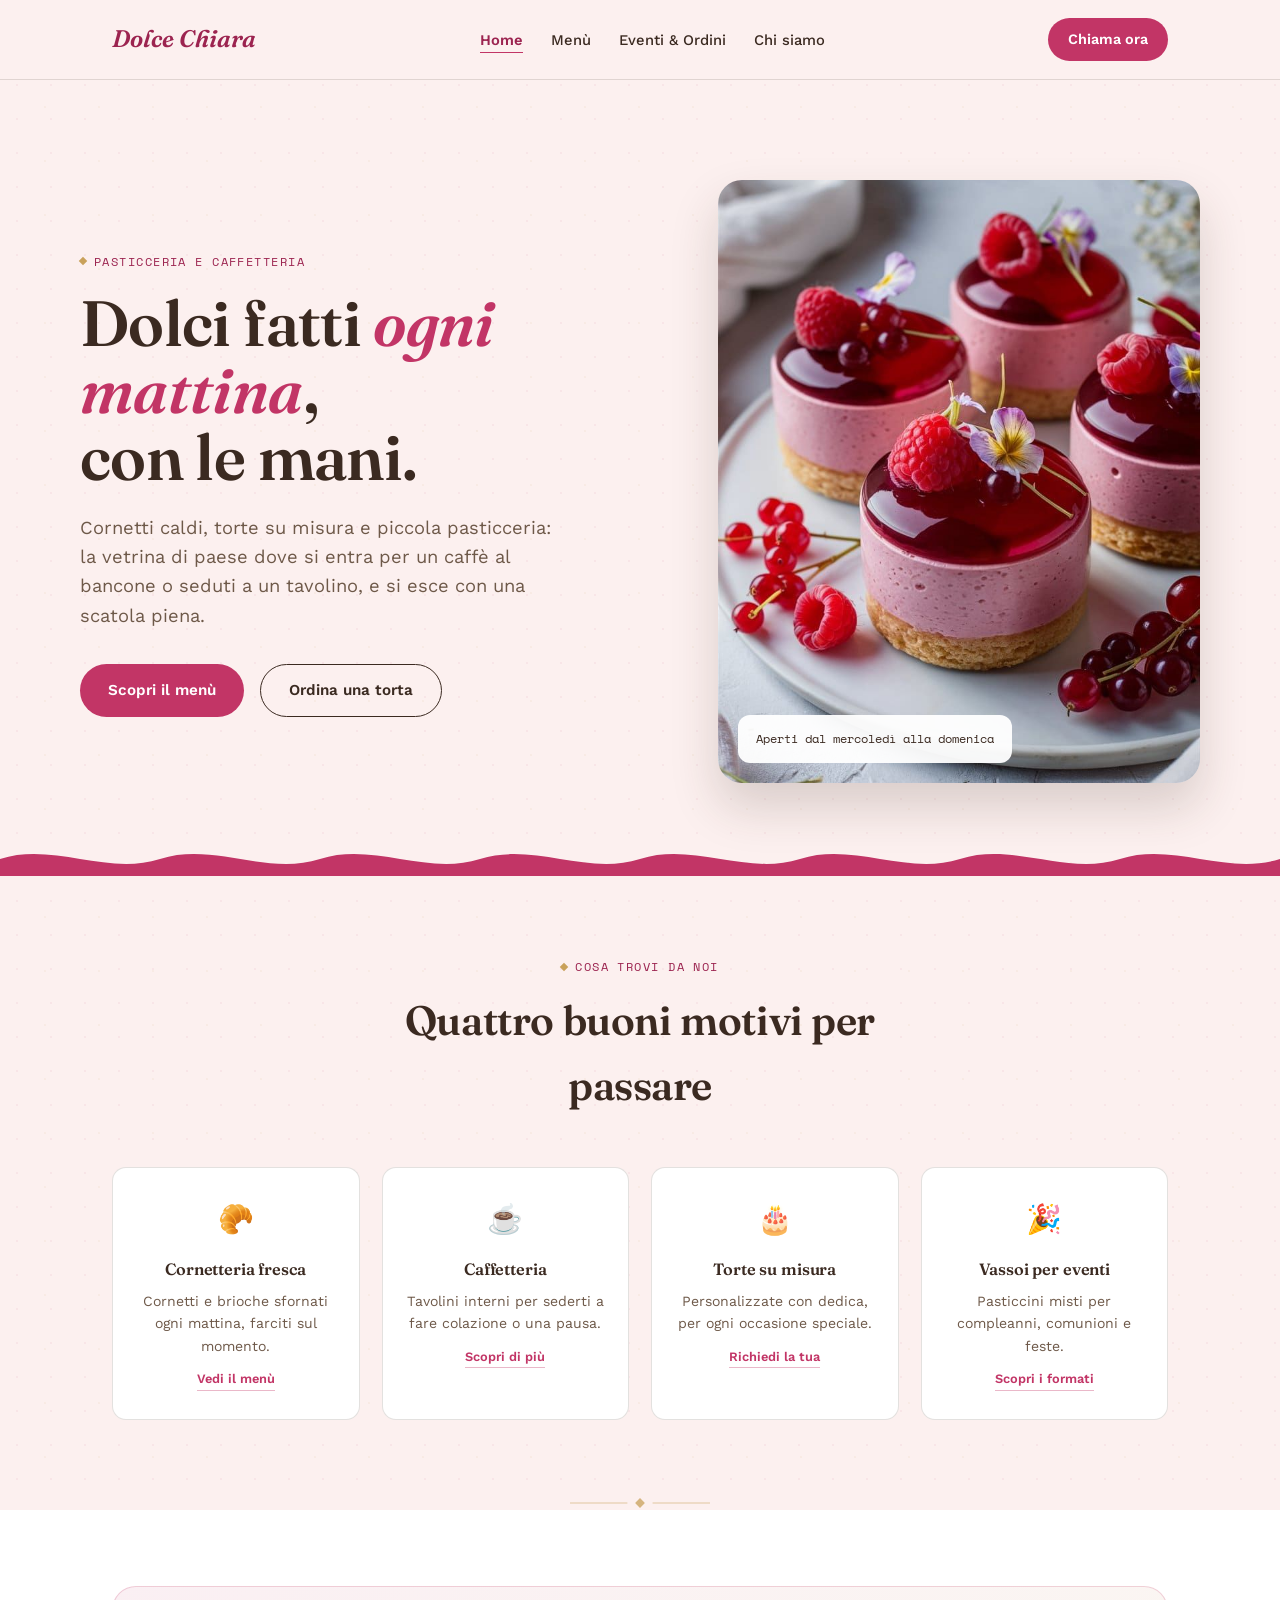
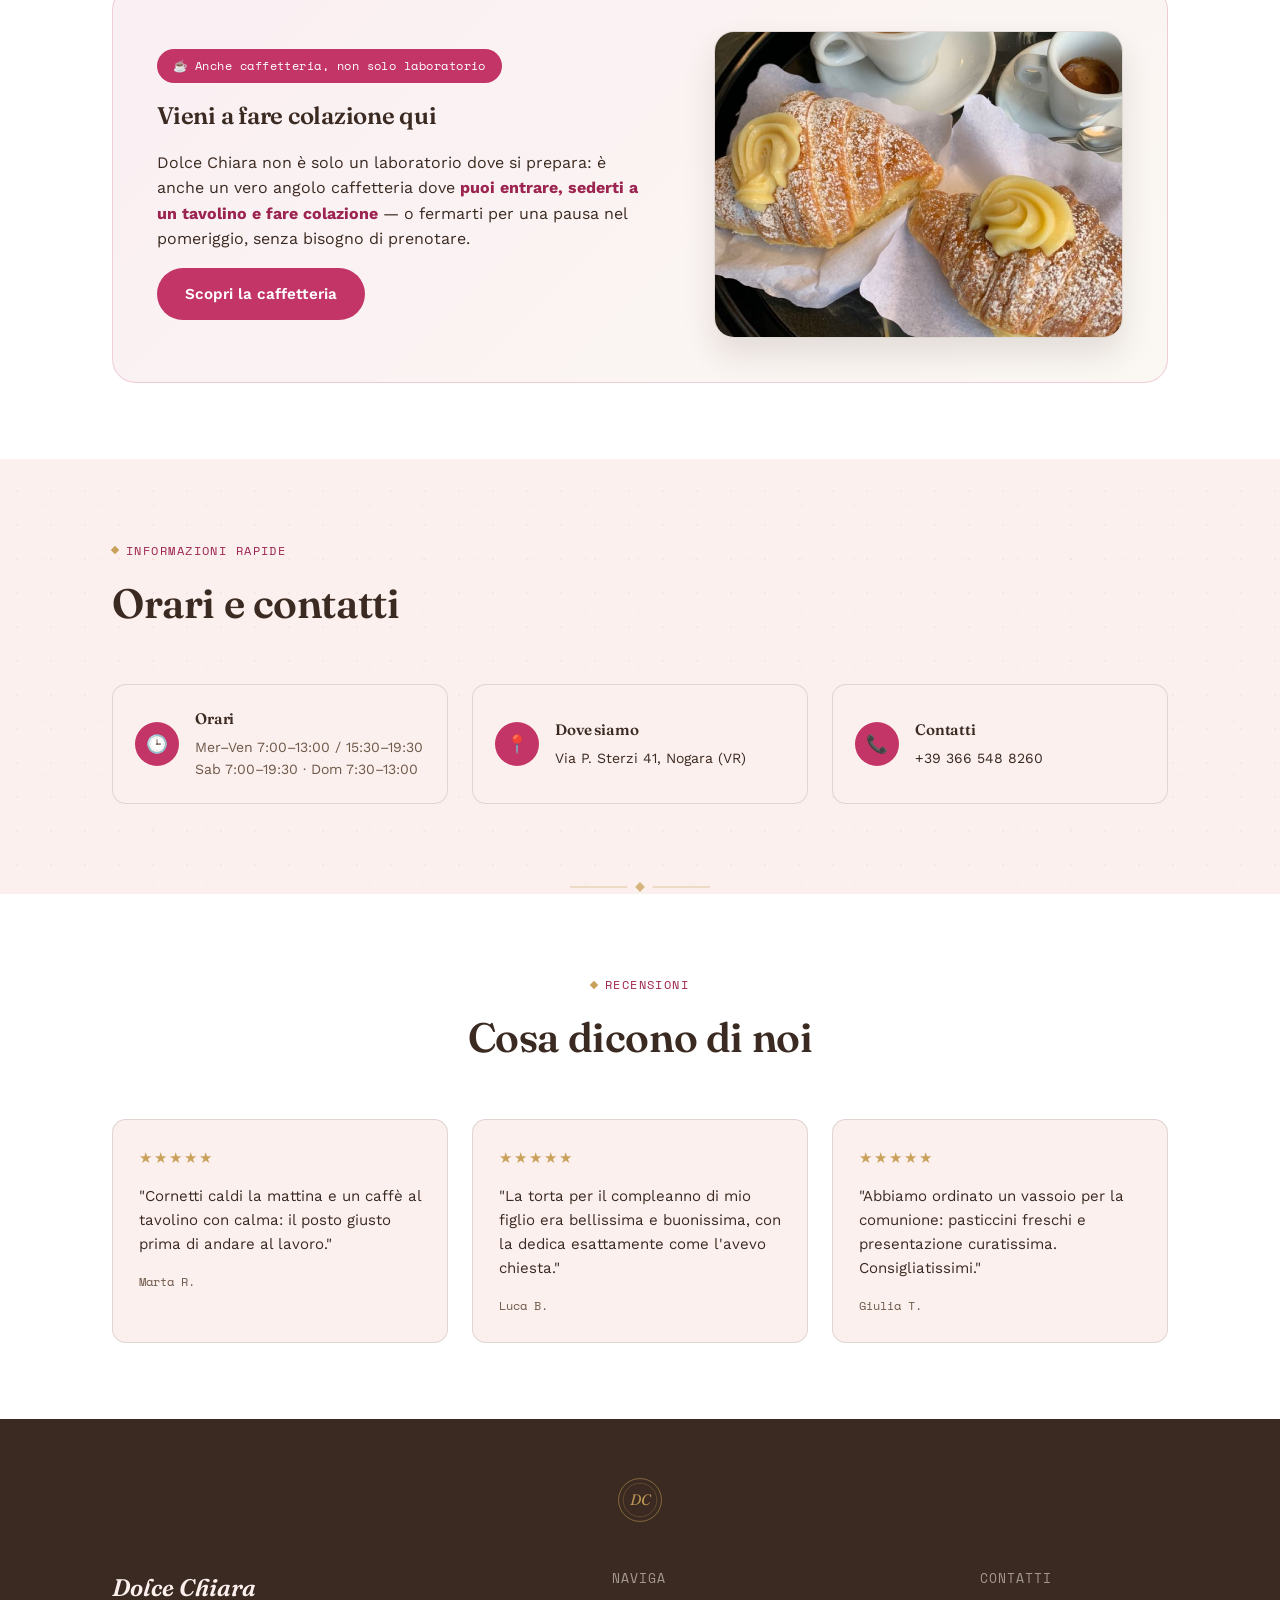
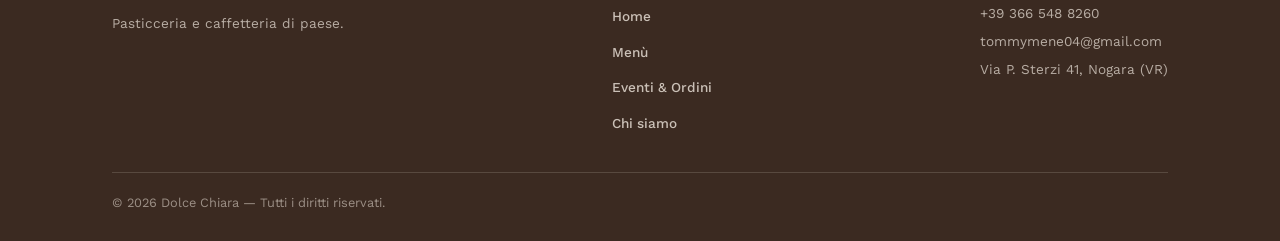
==== commit afbee420: "Add files via upload" ====
--- a/index.html
+++ b/index.html
@@ -3,6 +3,7 @@
 <head>
 <meta charset="UTF-8">
 <meta name="viewport" content="width=device-width, initial-scale=1.0">
+<link rel="icon" type="image/svg+xml" href="data:image/svg+xml,%3Csvg xmlns='http://www.w3.org/2000/svg' viewBox='0 0 100 100'%3E%3Ccircle cx='50' cy='50' r='48' fill='%23C23566'/%3E%3Ctext x='50' y='63' text-anchor='middle' font-family='Georgia, serif' font-style='italic' font-weight='600' font-size='44' fill='%23FCF0EF'%3EDC%3C/text%3E%3C/svg%3E">
 <title>Dolce Chiara — Pasticceria e Caffetteria</title>
 <meta name="description" content="Pasticceria e caffetteria di paese: cornetti, torte su misura, pasticcini e vassoi per eventi. Vieni a trovarci o chiamaci.">
 <meta property="og:type" content="website">
@@ -12,427 +13,23 @@
 <meta property="og:url" content="https://menny28.github.io/Dolce-Chiara/">
 <meta name="twitter:card" content="summary_large_image">
 <meta name="twitter:title" content="Dolce Chiara — Pasticceria e Caffetteria">
-<meta name="twitter:description" content="Cornetti, torte su misura, pasticcini e vassoi per eventi.">
 <meta name="twitter:image" content="https://menny28.github.io/Dolce-Chiara/images/monoporzione_frutti_rossi.jpg">
 <link rel="preconnect" href="https://fonts.googleapis.com">
 <link rel="preconnect" href="https://fonts.gstatic.com" crossorigin>
 <link href="https://fonts.googleapis.com/css2?family=Fraunces:ital,opsz,wght@0,9..144,400;0,9..144,600;1,9..144,500;1,9..144,600&family=Work+Sans:wght@400;500;600&family=Space+Mono:wght@400;700&display=swap" rel="stylesheet">
-<style>
-  :root{
-    --cream:#FCF0EF;
-    --cherry:#C23566;
-    --cherry-dark:#9C2450;
-    --pistachio:#8FA679;
-    --espresso:#3B2A21;
-    --gold:#C9A15A;
-    --white:#FFFFFF;
-    --line: rgba(59,42,33,0.14);
-    --radius: 14px;
-  }
-  *{box-sizing:border-box; margin:0; padding:0;}
-  html{scroll-behavior:smooth;}
-  body{
-    background-color:var(--cream);
-    background-image:
-      radial-gradient(circle, rgba(194,53,102,0.06) 1px, transparent 1.4px),
-      radial-gradient(circle, rgba(201,161,90,0.07) 1px, transparent 1.4px);
-    background-size: 34px 34px, 54px 54px;
-    background-position: 0 0, 18px 26px;
-    color:var(--espresso);
-    font-family:'Work Sans', sans-serif;
-    line-height:1.6;
-    -webkit-font-smoothing:antialiased;
-  }
-  h1,h2,h3{
-    font-family:'Fraunces', serif;
-    font-weight:600;
-    letter-spacing:-0.01em;
-  }
-  .eyebrow{
-    font-family:'Space Mono', monospace;
-    font-size:0.75rem;
-    letter-spacing:0.12em;
-    text-transform:uppercase;
-    color:var(--cherry);
-    display:inline-flex;
-    align-items:center;
-    gap:8px;
-  }
-  .eyebrow::before{
-    content:'';
-    width:6px; height:6px;
-    background:var(--gold);
-    transform:rotate(45deg);
-    flex-shrink:0;
-  }
-  a{color:inherit; text-decoration:none;}
-  img{max-width:100%; display:block;}
-  .wrap{max-width:1120px; margin:0 auto; padding:0 32px;}
-
-  /* ORNAMENT DIVIDER */
-  .ornament{
-    display:flex; align-items:center; justify-content:center; gap:14px;
-    padding:0 0 0; color:var(--gold); opacity:0.75;
-  }
-  .ornament svg{width:170px; height:14px;}
-
-  /* HEADER */
-  header{
-    position:sticky; top:0; z-index:50;
-    background:rgba(252,240,239,0.92);
-    backdrop-filter:blur(8px);
-    border-bottom:1px solid var(--line);
-  }
-  .nav-inner{
-    display:flex; align-items:center; justify-content:space-between;
-    padding:18px 32px; max-width:1120px; margin:0 auto;
-  }
-  .logo{
-    font-family:'Fraunces', serif;
-    font-style:italic;
-    font-size:1.5rem;
-    font-weight:600;
-    color:var(--cherry-dark);
-  }
-  nav ul{list-style:none; display:flex; gap:24px;}
-  nav a{font-size:0.9rem; font-weight:500; position:relative; padding-bottom:4px;}
-  nav a::after{
-    content:''; position:absolute; left:0; bottom:0; width:0; height:1px;
-    background:var(--cherry); transition:width .25s ease;
-  }
-  nav a:hover::after{width:100%;}
-  .call-btn{
-    background:var(--cherry); color:var(--white); padding:10px 20px;
-    border-radius:100px; font-size:0.9rem; font-weight:600;
-    white-space:nowrap;
-  }
-  .call-btn:hover{background:var(--cherry-dark);}
-  .menu-toggle{display:none; background:none; border:none; font-size:1.6rem; color:var(--espresso); cursor:pointer;}
-
-  /* HERO */
-  .hero{
-    padding:64px 0 0;
-    position:relative;
-    overflow:hidden;
-  }
-  .hero-inner{
-    display:grid; grid-template-columns:1.1fr 0.9fr; gap:48px; align-items:center;
-    padding:36px 0 60px;
-  }
-  .hero .eyebrow{margin-bottom:18px;}
-  .hero h1{
-    font-size:clamp(2.6rem, 5vw, 4.2rem);
-    line-height:1.05;
-  }
-  .hero h1 em{
-    font-style:italic;
-    color:var(--cherry);
-  }
-  .hero p.lead{
-    margin-top:22px;
-    font-size:1.15rem;
-    max-width:44ch;
-    color:rgba(59,42,33,0.85);
-  }
-  .hero-actions{display:flex; gap:16px; margin-top:34px; flex-wrap:wrap;}
-  .btn-primary{
-    background:var(--cherry); color:var(--white); padding:14px 28px;
-    border-radius:100px; font-weight:600; font-size:0.95rem;
-  }
-  .btn-primary:hover{background:var(--cherry-dark);}
-  .btn-secondary{
-    border:1.5px solid var(--espresso); padding:13px 28px;
-    border-radius:100px; font-weight:600; font-size:0.95rem;
-  }
-  .btn-secondary:hover{background:var(--espresso); color:var(--white);}
-
-  .hero-visual{
-    aspect-ratio:4/5;
-    border-radius:24px;
-    overflow:hidden;
-    position:relative;
-    box-shadow:0 24px 48px rgba(59,42,33,0.18);
-  }
-  .hero-visual img{width:100%; height:100%; object-fit:cover;}
-  .hero-visual .tag{
-    position:absolute; left:20px; bottom:20px;
-    background:rgba(255,255,255,0.94);
-    padding:14px 18px; border-radius:12px;
-    font-family:'Space Mono', monospace; font-size:0.78rem;
-    color:var(--espresso);
-  }
-
-  /* PIPING DIVIDER — signature element */
-  .piping{
-    width:100%; height:34px; display:block;
-    margin-top:-1px;
-  }
-
-  section{padding:76px 0;}
-  section.alt{background:var(--white);}
-
-  .section-head{max-width:56ch; margin-bottom:48px;}
-  .section-head h2{font-size:clamp(1.9rem, 3.2vw, 2.6rem); margin-top:10px;}
-  .section-head p{margin-top:14px; color:rgba(59,42,33,0.8); font-size:1.05rem;}
-
-  /* CHI SIAMO */
-  .chi-siamo{
-    display:grid; grid-template-columns:0.9fr 1.1fr; gap:56px; align-items:center;
-  }
-  .chi-siamo-visual{
-    aspect-ratio:1/1;
-    border-radius:20px;
-    overflow:hidden;
-    border:1px solid var(--line);
-    position:relative;
-  }
-  .chi-siamo-visual img{width:100%; height:100%; object-fit:cover;}
-  .chi-siamo-visual::after{
-    content:'';
-    position:absolute; inset:10px;
-    border:1px solid rgba(255,255,255,0.55);
-    border-radius:12px;
-    pointer-events:none;
-  }
-  .chi-siamo-text p{margin-bottom:16px; color:rgba(59,42,33,0.85);}
-
-  /* CAFFETTERIA */
-  .caffetteria-panel{
-    display:grid; grid-template-columns:1.1fr 0.9fr; gap:56px; align-items:center;
-    background:linear-gradient(135deg, rgba(194,53,102,0.08), rgba(201,161,90,0.08));
-    border:1px solid rgba(194,53,102,0.2);
-    border-radius:24px;
-    padding:44px;
-  }
-  .caffetteria-badge{
-    display:inline-flex; align-items:center; gap:8px;
-    background:var(--cherry); color:var(--white);
-    font-family:'Space Mono', monospace; font-size:0.72rem; letter-spacing:0.04em;
-    padding:8px 16px; border-radius:100px;
-  }
-  .caffetteria-visual{
-    aspect-ratio:4/3;
-    border-radius:20px;
-    overflow:hidden;
-    border:1px solid var(--line);
-    box-shadow:0 16px 32px rgba(59,42,33,0.12);
-  }
-  .caffetteria-visual img{width:100%; height:100%; object-fit:cover;}
-  .caffetteria-text p{margin-bottom:16px; color:rgba(59,42,33,0.85);}
-  .caffetteria-text strong{color:var(--cherry-dark);}
-  .mini-list{list-style:none; margin-top:18px;}
-  .mini-list li{
-    display:flex; align-items:center; gap:10px; padding:8px 0; font-size:0.95rem;
-  }
-  .mini-list li::before{
-    content:'';
-    width:6px; height:6px; background:var(--cherry);
-    transform:rotate(45deg); flex-shrink:0;
-  }
-
-  /* SPECIALITA */
-  .cards{
-    display:grid; grid-template-columns:repeat(4, 1fr); gap:24px;
-  }
-  .card{
-    background:var(--cream);
-    border:1px solid var(--line);
-    border-radius:var(--radius);
-    overflow:hidden;
-    transition:transform .25s ease, box-shadow .25s ease;
-  }
-  section.alt .card{background:var(--cream);}
-  .card:hover{transform:translateY(-6px); box-shadow:0 16px 32px rgba(59,42,33,0.1);}
-  .card-img{aspect-ratio:4/3; overflow:hidden;}
-  .card-img img{width:100%; height:100%; object-fit:cover; transition:transform .4s ease;}
-  .card:hover .card-img img{transform:scale(1.06);}
-  .card-body{padding:22px 22px 26px;}
-  .card .num{
-    font-family:'Space Mono', monospace; font-size:0.75rem; color:var(--gold);
-    margin-bottom:10px; display:block;
-  }
-  .card h3{font-size:1.15rem; margin-bottom:8px;}
-  .card p{font-size:0.92rem; color:rgba(59,42,33,0.75);}
-  .allergeni{display:flex; flex-wrap:wrap; gap:6px; margin-top:14px;}
-  .allergeni span{
-    font-family:'Space Mono', monospace; font-size:0.68rem;
-    padding:4px 9px; border-radius:100px;
-    background:rgba(194,53,102,0.1); color:var(--cherry-dark);
-    border:1px solid rgba(194,53,102,0.25);
-  }
-  .allergeni-note{
-    margin-top:28px; font-size:0.85rem; color:rgba(59,42,33,0.6); max-width:70ch;
-  }
-
-  /* VASSOI EVENTI */
-  .event-cards{
-    display:grid; grid-template-columns:repeat(3, 1fr); gap:24px;
-  }
-  .event-card{
-    background:var(--cream); border:1px solid var(--line); border-radius:var(--radius);
-    overflow:hidden; display:flex; flex-direction:column;
-  }
-  section.alt .event-card{background:var(--white);}
-  .event-card .event-img{aspect-ratio:4/3; overflow:hidden;}
-  .event-card .event-img img{width:100%; height:100%; object-fit:cover;}
-  .event-card .event-body{padding:24px; display:flex; flex-direction:column; flex:1;}
-  .event-card h3{font-size:1.15rem; margin-bottom:6px;}
-  .event-card p{font-size:0.92rem; color:rgba(59,42,33,0.75); flex:1;}
-  .event-card .event-for{
-    font-size:0.78rem; color:rgba(59,42,33,0.55); margin-top:12px;
-  }
-  .event-cta{margin-top:36px; display:flex; justify-content:center; gap:16px; flex-wrap:wrap;}
-
-  /* GALLERIA */
-  .gallery{
-    columns:4 220px;
-    column-gap:16px;
-  }
-  .gallery figure{
-    break-inside:avoid;
-    margin-bottom:16px;
-    border-radius:12px;
-    overflow:hidden;
-    position:relative;
-    border:1px solid var(--line);
-  }
-  .gallery img{width:100%; display:block; transition:transform .4s ease;}
-  .gallery figure:hover img{transform:scale(1.05);}
-  .gallery figcaption{
-    position:absolute; left:0; right:0; bottom:0;
-    padding:10px 12px;
-    background:linear-gradient(0deg, rgba(59,42,33,0.75), transparent);
-    color:var(--white); font-size:0.78rem; font-weight:500;
-  }
-
-  /* ORDINI */
-  .ordini-grid{
-    display:grid; grid-template-columns:1fr 1fr; gap:56px; align-items:start;
-  }
-  .ordini-list{list-style:none; margin-top:24px;}
-  .ordini-list li{
-    display:flex; gap:16px; padding:16px 0; border-bottom:1px solid var(--line);
-  }
-  .ordini-list li:first-child{border-top:1px solid var(--line);}
-  .ordini-list .step-num{
-    font-family:'Space Mono', monospace; color:var(--cherry); font-weight:700;
-  }
-  form{
-    background:var(--white); border:1px solid var(--line); border-radius:var(--radius);
-    padding:32px;
-  }
-  form label{
-    display:block; font-size:0.85rem; font-weight:600; margin-bottom:6px; margin-top:18px;
-  }
-  form label:first-child{margin-top:0;}
-  form input, form textarea, form select{
-    width:100%; padding:12px 14px; border-radius:8px;
-    border:1px solid var(--line); background:var(--cream);
-    font-family:'Work Sans', sans-serif; font-size:0.95rem;
-    color:var(--espresso);
-  }
-  form textarea{resize:vertical; min-height:90px;}
-  form button{
-    margin-top:24px; width:100%; background:var(--cherry); color:var(--white);
-    border:none; padding:14px; border-radius:100px; font-weight:600; font-size:0.95rem;
-    cursor:pointer;
-    display:flex; align-items:center; justify-content:center; gap:10px;
-  }
-  form button:hover{background:var(--cherry-dark);}
-  form button svg{width:18px; height:18px; flex-shrink:0;}
-  form .hint{margin-top:14px; font-size:0.82rem; color:rgba(59,42,33,0.6);}
-
-  /* ORARI */
-  .orari-grid{
-    display:grid; grid-template-columns:1fr 1fr; gap:56px; align-items:start;
-  }
-  .orari-table{width:100%; border-collapse:collapse; margin-top:20px;}
-  .orari-table td{padding:10px 0; border-bottom:1px solid var(--line); font-size:0.95rem;}
-  .orari-table td:last-child{text-align:right; font-family:'Space Mono', monospace; font-size:0.85rem;}
-  .contatti-box{
-    background:var(--cream); border:1px solid var(--line); border-radius:var(--radius);
-    padding:28px;
-  }
-  section.alt .contatti-box{background:var(--cream);}
-  .contatti-box .row{display:flex; align-items:center; gap:14px; margin-bottom:16px;}
-  .contatti-box .row:last-child{margin-bottom:0;}
-  .contatti-box .icon{
-    width:36px; height:36px; border-radius:50%; background:var(--cherry);
-    color:var(--white); display:flex; align-items:center; justify-content:center;
-    font-size:0.9rem; flex-shrink:0;
-  }
-
-  /* DOVE SIAMO */
-  .map-frame{
-    width:100%; aspect-ratio:4/3; border-radius:var(--radius);
-    overflow:hidden; border:1px solid var(--line);
-  }
-  .map-frame.map-frame-wide{aspect-ratio:21/8;}
-  .map-frame iframe{width:100%; height:100%; border:0;}
-
-  footer{
-    background:var(--espresso); color:rgba(251,243,234,0.85);
-    padding:52px 0 28px;
-  }
-  .footer-ornament{
-    text-align:center; margin-bottom:32px; color:var(--gold); opacity:0.9;
-  }
-  .footer-ornament svg{width:58px; height:58px;}
-  .footer-inner{
-    display:flex; justify-content:space-between; align-items:flex-start; flex-wrap:wrap; gap:24px;
-  }
-  footer .logo{color:var(--cream);}
-  footer p{font-size:0.85rem; color:rgba(251,243,234,0.6); margin-top:6px;}
-  .footer-bottom{
-    margin-top:36px; padding-top:20px; border-top:1px solid rgba(251,243,234,0.15);
-    font-size:0.8rem; color:rgba(251,243,234,0.5);
-  }
-
-  @media (max-width: 860px){
-    .hero-inner, .chi-siamo, .caffetteria-panel, .ordini-grid, .orari-grid{grid-template-columns:1fr;}
-    .caffetteria-panel{padding:28px;}
-    .map-frame.map-frame-wide{aspect-ratio:4/3;}
-    .caffetteria-visual{order:-1;}
-    .cards{grid-template-columns:repeat(2, 1fr);}
-    .event-cards{grid-template-columns:1fr;}
-    .gallery{columns:2 160px;}
-    nav ul{
-      position:fixed; top:70px; left:0; right:0; background:var(--cream);
-      flex-direction:column; padding:24px 32px; gap:18px;
-      border-bottom:1px solid var(--line);
-      display:none;
-    }
-    nav ul.open{display:flex;}
-    .menu-toggle{display:block;}
-    .call-btn{display:none;}
-  }
-  @media (max-width: 560px){
-    .cards{grid-template-columns:1fr;}
-    .gallery{columns:2 140px;}
-    .wrap{padding:0 20px;}
-    .nav-inner{padding:16px 20px;}
-  }
-  @media (prefers-reduced-motion: reduce){
-    html{scroll-behavior:auto;}
-    *{transition:none !important;}
-  }
-</style>
+<link rel="stylesheet" href="css/style.css">
 </head>
-<body>
+<body data-page="home">
 
 <header>
   <div class="nav-inner">
-    <a href="#" class="logo">Dolce Chiara</a>
+    <a href="index.html" class="logo">Dolce Chiara</a>
     <nav>
       <ul id="navList">
-        <li><a href="#specialita">Specialità</a></li>
-        <li><a href="#orari">Orari</a></li>
-        <li><a href="#vetrina">Vetrina</a></li>
-        <li><a href="#caffetteria">Caffetteria</a></li>
-        <li><a href="#vassoi-eventi">Vassoi eventi</a></li>
-        <li><a href="#ordini">Torte su misura</a></li>
-        <li><a href="#chi-siamo">Chi siamo</a></li>
-        <li><a href="#dove-siamo">Mappa</a></li>
+        <li><a href="index.html" data-page="home">Home</a></li>
+        <li><a href="menu.html" data-page="menu">Menù</a></li>
+        <li><a href="eventi.html" data-page="eventi">Eventi &amp; Ordini</a></li>
+        <li><a href="chi-siamo.html" data-page="chi-siamo">Chi siamo</a></li>
       </ul>
     </nav>
     <a href="tel:+393665488260" class="call-btn">Chiama ora</a>
@@ -447,8 +44,8 @@
       <h1>Dolci fatti <em>ogni mattina</em>,<br>con le mani.</h1>
       <p class="lead">Cornetti caldi, torte su misura e piccola pasticceria: la vetrina di paese dove si entra per un caffè al bancone o seduti a un tavolino, e si esce con una scatola piena.</p>
       <div class="hero-actions">
-        <a href="#specialita" class="btn-primary">Scopri le specialità</a>
-        <a href="#ordini" class="btn-secondary">Ordina una torta</a>
+        <a href="menu.html" class="btn-primary">Scopri il menù</a>
+        <a href="eventi.html" class="btn-secondary">Ordina una torta</a>
       </div>
     </div>
     <div class="hero-visual">
@@ -456,54 +53,43 @@
       <span class="tag">Aperti dal mercoledì alla domenica</span>
     </div>
   </div>
-
   <svg class="piping" viewBox="0 0 1200 40" preserveAspectRatio="none" xmlns="http://www.w3.org/2000/svg">
     <path d="M0,20 C 50,0 100,40 150,20 C 200,0 250,40 300,20 C 350,0 400,40 450,20 C 500,0 550,40 600,20 C 650,0 700,40 750,20 C 800,0 850,40 900,20 C 950,0 1000,40 1050,20 C 1100,0 1150,40 1200,20 L1200,40 L0,40 Z" fill="#C23566"/>
   </svg>
 </section>
 
-<section id="specialita">
-  <div class="wrap">
-    <div class="section-head">
-      <span class="eyebrow">Specialità</span>
-      <h2>Cosa trovi in vetrina</h2>
-      <p>Dalla colazione al fine pasto, quattro reparti pensati per ogni momento della giornata.</p>
-    </div>
-    <div class="cards">
-      <div class="card">
-        <div class="card-img"><img src="images/cornetto_classico.jpg" alt="Cornetto classico"></div>
-        <div class="card-body">
-          <h3>Colazione &amp; cornetteria</h3>
-          <p>Cornetti sfogliati vuoti o farciti — nutella, marmellata, crema — brioche e paste fresche sfornate ogni mattina.</p>
-          <div class="allergeni"><span>Glutine</span><span>Uova</span><span>Latte</span></div>
-        </div>
-      </div>
-      <div class="card">
-        <div class="card-img"><img src="images/pasticcini_di_frolla.jpg" alt="Pasticcini di pasta frolla"></div>
-        <div class="card-body">
-          <h3>Pasticceria mignon</h3>
-          <p>Pasticcini di frolla, bignè, macarons e piccola pasticceria assortita, anche in vassoio.</p>
-          <div class="allergeni"><span>Glutine</span><span>Uova</span><span>Frutta a guscio</span></div>
-        </div>
-      </div>
-      <div class="card">
-        <div class="card-img"><img src="images/torta_tiramisu.jpg" alt="Torta tiramisù"></div>
-        <div class="card-body">
-          <h3>Torte classiche</h3>
-          <p>Le ricette di sempre: tiramisù, red velvet, oreo, crostate e semifreddi.</p>
-          <div class="allergeni"><span>Glutine</span><span>Latte</span><span>Uova</span></div>
-        </div>
-      </div>
-      <div class="card">
-        <div class="card-img"><img src="images/torta_con_dedica.jpg" alt="Torta personalizzata con dedica"></div>
-        <div class="card-body">
-          <h3>Torte su richiesta</h3>
-          <p>Torte personalizzate con dedica, per compleanni, cerimonie e occasioni speciali.</p>
-          <div class="allergeni"><span>Da definire in base alla ricetta</span></div>
-        </div>
-      </div>
-    </div>
-    <p class="allergeni-note">Gli allergeni indicati sono generici e possono variare in base alla ricetta del giorno: per informazioni dettagliate su ingredienti e allergeni chiedi pure in negozio.</p>
+<section>
+  <div class="wrap">
+    <div class="section-head center">
+      <span class="eyebrow">Cosa trovi da noi</span>
+      <h2>Quattro buoni motivi per passare</h2>
+    </div>
+    <div class="highlights">
+      <div class="highlight-card">
+        <div class="ico">🥐</div>
+        <h3>Cornetteria fresca</h3>
+        <p>Cornetti e brioche sfornati ogni mattina, farciti sul momento.</p>
+        <a class="more" href="menu.html">Vedi il menù</a>
+      </div>
+      <div class="highlight-card">
+        <div class="ico">☕</div>
+        <h3>Caffetteria</h3>
+        <p>Tavolini interni per sederti a fare colazione o una pausa.</p>
+        <a class="more" href="chi-siamo.html#caffetteria">Scopri di più</a>
+      </div>
+      <div class="highlight-card">
+        <div class="ico">🎂</div>
+        <h3>Torte su misura</h3>
+        <p>Personalizzate con dedica, per ogni occasione speciale.</p>
+        <a class="more" href="eventi.html#ordini">Richiedi la tua</a>
+      </div>
+      <div class="highlight-card">
+        <div class="ico">🎉</div>
+        <h3>Vassoi per eventi</h3>
+        <p>Pasticcini misti per compleanni, comunioni e feste.</p>
+        <a class="more" href="eventi.html">Scopri i formati</a>
+      </div>
+    </div>
   </div>
 </section>
 
@@ -515,79 +101,49 @@
   </svg>
 </div>
 
-<section id="orari">
-  <div class="wrap orari-grid">
-    <div>
-      <span class="eyebrow">Orari</span>
-      <h2 style="margin:10px 0 8px;">Quando siamo aperti</h2>
-      <table class="orari-table">
-        <tr><td>Mercoledì – Venerdì</td><td>07:00 – 13:00 / 15:30 – 19:30</td></tr>
-        <tr><td>Sabato</td><td>07:00 – 19:30</td></tr>
-        <tr><td>Domenica</td><td>07:30 – 13:00</td></tr>
-        <tr><td>Lunedì &amp; Martedì</td><td>Chiuso</td></tr>
-      </table>
-    </div>
-    <div class="contatti-box">
-      <div class="row">
-        <span class="icon">📍</span>
-        <span>Via P. Sterzi 41, Nogara (VR)</span>
-      </div>
-      <div class="row">
-        <span class="icon">📞</span>
-        <a href="tel:+393665488260">+39 366 548 8260</a>
-      </div>
-      <div class="row">
-        <span class="icon">✉️</span>
-        <a href="mailto:tommymene04@gmail.com">tommymene04@gmail.com</a>
-      </div>
-    </div>
-  </div>
-</section>
-
-<section id="vetrina" class="alt">
-  <div class="wrap">
-    <div class="section-head">
-      <span class="eyebrow">Vetrina</span>
-      <h2>Uno sguardo ai nostri dolci</h2>
-      <p>Un piccolo assaggio di quello che trovi ogni giorno in negozio.</p>
-    </div>
-    <div class="gallery">
-      <figure><img src="images/cornetto_alla_marmellata.jpg" alt="Cornetto alla marmellata"><figcaption>Cornetto alla marmellata</figcaption></figure>
-      <figure><img src="images/cornetto_alla_nutella.jpg" alt="Cornetto alla nutella"><figcaption>Cornetto alla nutella</figcaption></figure>
-      <figure><img src="images/pangoccioli.jpg" alt="Pangoccioli"><figcaption>Pangoccioli</figcaption></figure>
-      <figure><img src="images/ciambella_zucchero.jpg" alt="Ciambella allo zucchero"><figcaption>Ciambella allo zucchero</figcaption></figure>
-      <figure><img src="images/bigne_cioccolato.jpg" alt="Bignè al cioccolato"><figcaption>Bignè al cioccolato</figcaption></figure>
-      <figure><img src="images/macarons.jpg" alt="Macarons colorati"><figcaption>Macarons</figcaption></figure>
-      <figure><img src="images/minicookies_al_cioccolato.jpg" alt="Mini cookies al cioccolato"><figcaption>Mini cookies al cioccolato</figcaption></figure>
-      <figure><img src="images/pasticcini_frutta.jpg" alt="Pasticcini alla frutta"><figcaption>Pasticcini alla frutta</figcaption></figure>
-      <figure><img src="images/donuts.jpg" alt="Donuts glassate"><figcaption>Donuts</figcaption></figure>
-      <figure><img src="images/crostata_alle_fragole.jpg" alt="Crostata alle fragole"><figcaption>Crostata alle fragole</figcaption></figure>
-      <figure><img src="images/torta_oreo.jpg" alt="Torta oreo"><figcaption>Torta oreo</figcaption></figure>
-      <figure><img src="images/torta_red_velvet.jpg" alt="Torta red velvet"><figcaption>Torta red velvet</figcaption></figure>
-      <figure><img src="images/vassoio_misto.jpg" alt="Vassoio misto di pasticcini"><figcaption>Vassoio misto</figcaption></figure>
-      <figure><img src="images/crostatine_marmellata.jpg" alt="Crostatine alla marmellata"><figcaption>Crostatine alla marmellata</figcaption></figure>
-      <figure><img src="images/monoporzione_frutti_rossi.jpg" alt="Monoporzione ai frutti rossi"><figcaption>Monoporzione ai frutti rossi</figcaption></figure>
-      <figure><img src="images/vetrina_mista.jpg" alt="Vetrina di pasticceria mista"><figcaption>La nostra vetrina</figcaption></figure>
-      <figure><img src="images/cupcake_red_velvet.jpg" alt="Cupcake red velvet"><figcaption>Cupcake red velvet</figcaption></figure>
-    </div>
-  </div>
-</section>
-
-<section id="caffetteria">
+<section class="alt">
   <div class="wrap">
     <div class="caffetteria-panel">
       <div class="caffetteria-text">
         <span class="caffetteria-badge">☕ Anche caffetteria, non solo laboratorio</span>
-        <h2 style="margin:14px 0 18px;">Vieni a fare colazione qui</h2>
+        <h2 style="margin:14px 0 0;">Vieni a fare colazione qui</h2>
         <p>Dolce Chiara non è solo un laboratorio dove si prepara: è anche un vero angolo caffetteria dove <strong>puoi entrare, sederti a un tavolino e fare colazione</strong> — o fermarti per una pausa nel pomeriggio, senza bisogno di prenotare.</p>
-        <ul class="mini-list">
-          <li>Caffè, cappuccino e bevande calde al bancone o al tavolo</li>
-          <li>Tavolini interni per la colazione o una pausa con calma</li>
-          <li>Cornetto + caffè da gustare sul posto o da asporto</li>
-        </ul>
+        <a href="chi-siamo.html#caffetteria" class="btn-primary">Scopri la caffetteria</a>
       </div>
       <div class="caffetteria-visual">
         <img src="images/colazione.jpg" alt="Tavolino con cornetti e caffè">
+      </div>
+    </div>
+  </div>
+</section>
+
+<section>
+  <div class="wrap">
+    <div class="section-head">
+      <span class="eyebrow">Informazioni rapide</span>
+      <h2>Orari e contatti</h2>
+    </div>
+    <div class="quick-info">
+      <div class="quick-info-item">
+        <span class="icon">🕒</span>
+        <div>
+          <h3>Orari</h3>
+          <p>Mer–Ven 7:00–13:00 / 15:30–19:30<br>Sab 7:00–19:30 · Dom 7:30–13:00</p>
+        </div>
+      </div>
+      <div class="quick-info-item">
+        <span class="icon">📍</span>
+        <div>
+          <h3>Dove siamo</h3>
+          <p><a href="chi-siamo.html#dove-siamo">Via P. Sterzi 41, Nogara (VR)</a></p>
+        </div>
+      </div>
+      <div class="quick-info-item">
+        <span class="icon">📞</span>
+        <div>
+          <h3>Contatti</h3>
+          <p><a href="tel:+393665488260">+39 366 548 8260</a></p>
+        </div>
       </div>
     </div>
   </div>
@@ -601,117 +157,28 @@
   </svg>
 </div>
 
-<section id="vassoi-eventi" class="alt">
-  <div class="wrap">
-    <div class="section-head">
-      <span class="eyebrow">Vassoi per eventi</span>
-      <h2>Compleanni, comunioni, feste in ufficio</h2>
-      <p>Vassoi di pasticcini misti pronti da ritirare, in tre formati. Chiamaci per un preventivo su misura in base a gusti e quantità: il pasticcere ti consiglia la scelta migliore per la tua occasione.</p>
-    </div>
-    <div class="event-cards">
-      <div class="event-card">
-        <div class="event-img"><img src="images/vassoio_misto.jpg" alt="Vassoio piccolo misto di pasticcini"></div>
-        <div class="event-body">
-          <h3>Vassoio Piccolo</h3>
-          <p>Un assortimento misto di pasticcini, ideale per un aperitivo tra amici o una piccola riunione.</p>
-          <span class="event-for">Indicativo per 10–12 persone</span>
-        </div>
-      </div>
-      <div class="event-card">
-        <div class="event-img"><img src="images/vassoi_pasticceria.jpg" alt="Vassoi medi di pasticcini assortiti"></div>
-        <div class="event-body">
-          <h3>Vassoio Medio</h3>
-          <p>Il formato più richiesto per compleanni e feste in casa, con un buon mix tra frolla, bignè e mignon.</p>
-          <span class="event-for">Indicativo per 20–25 persone</span>
-        </div>
-      </div>
-      <div class="event-card">
-        <div class="event-img"><img src="images/evento.jpg" alt="Composizione di dolci per evento su più livelli"></div>
-        <div class="event-body">
-          <h3>Vassoio Grande</h3>
-          <p>Allestimento scenografico su più livelli con pasticcini misti, pensato per comunioni, battesimi e feste più numerose, personalizzabile nei gusti su richiesta.</p>
-          <span class="event-for">Indicativo per 30+ persone</span>
-        </div>
-      </div>
-    </div>
-    <div class="event-cta">
-      <a href="tel:+393665488260" class="btn-primary">📞 Chiama per organizzare il tuo evento o vienici a trovare in negozio</a>
-    </div>
-  </div>
-</section>
-
-<section id="ordini">
-  <div class="wrap ordini-grid">
-    <div>
-      <span class="eyebrow">Torte su misura</span>
-      <h2 style="margin:10px 0 8px;">Racconta la tua occasione</h2>
-      <p style="color:rgba(59,42,33,0.8);">Compila la richiesta con qualche dettaglio: si apre WhatsApp con il messaggio già pronto da inviarci, ti ricontattiamo per definire gusto, decorazione e ritiro.</p>
-      <ul class="ordini-list">
-        <li><span class="step-num">01</span><span>Scrivi data dell'evento, numero di persone e gusto preferito.</span></li>
-        <li><span class="step-num">02</span><span>Ti richiamiamo su WhatsApp per definire decorazione e dettagli.</span></li>
-        <li><span class="step-num">03</span><span>Confermi e ritiri la torta in negozio, pronta il giorno stabilito.</span></li>
-      </ul>
-    </div>
-    <form id="ordineForm">
-      <label for="nome">Nome e cognome</label>
-      <input type="text" id="nome" placeholder="Il tuo nome">
-
-      <label for="tipo">Cosa desideri ordinare?</label>
-      <select id="tipo">
-        <option value="Torta personalizzata">Torta personalizzata</option>
-        <option value="Vassoio piccolo (10–12 persone)">Vassoio piccolo (10–12 persone)</option>
-        <option value="Vassoio medio (20–25 persone)">Vassoio medio (20–25 persone)</option>
-        <option value="Vassoio grande (30+ persone)">Vassoio grande (30+ persone)</option>
-      </select>
-
-      <label for="contatto">Telefono o email</label>
-      <input type="text" id="contatto" placeholder="Dove possiamo ricontattarti">
-
-      <label for="data">Data dell'occasione</label>
-      <input type="date" id="data">
-
-      <label for="dettagli">Descrivi la torta o il vassoio che hai in mente</label>
-      <textarea id="dettagli" placeholder="Gusto, numero di persone, decorazioni, allergie..."></textarea>
-
-      <button type="submit">
-        <svg viewBox="0 0 24 24" fill="currentColor" xmlns="http://www.w3.org/2000/svg"><path d="M12.04 2C6.58 2 2.13 6.45 2.13 11.91c0 1.75.46 3.45 1.32 4.95L2.05 22l5.25-1.38a9.9 9.9 0 0 0 4.74 1.2h.01c5.46 0 9.9-4.45 9.9-9.91 0-2.65-1.03-5.14-2.9-7.01A9.82 9.82 0 0 0 12.04 2zm0 18.1h-.01a8.2 8.2 0 0 1-4.19-1.15l-.3-.18-3.12.82.83-3.04-.2-.31a8.2 8.2 0 0 1-1.26-4.36c0-4.54 3.7-8.24 8.26-8.24 2.2 0 4.27.86 5.83 2.42a8.19 8.19 0 0 1 2.41 5.83c0 4.55-3.7 8.24-8.25 8.24zm4.52-6.17c-.25-.12-1.47-.72-1.7-.81-.23-.08-.39-.12-.56.13-.17.25-.64.81-.78.97-.14.17-.29.19-.53.06-.25-.12-1.05-.39-2-1.23-.74-.66-1.24-1.47-1.39-1.72-.14-.25-.02-.38.11-.51.11-.11.25-.29.37-.43.12-.14.16-.25.25-.41.08-.17.04-.31-.02-.43-.06-.12-.56-1.35-.77-1.85-.2-.48-.41-.42-.56-.43h-.48c-.17 0-.43.06-.66.31-.23.25-.86.84-.86 2.05 0 1.21.88 2.38 1 2.54.12.17 1.73 2.64 4.19 3.7.59.25 1.04.4 1.4.52.59.19 1.12.16 1.54.1.47-.07 1.47-.6 1.68-1.18.21-.58.21-1.08.15-1.18-.06-.11-.23-.17-.48-.29z"/></svg>
-        Invia richiesta su WhatsApp
-      </button>
-      <p class="hint">Si apre WhatsApp con i dati già scritti: nessun pagamento online, si conferma tutto e si ritira in negozio.</p>
-    </form>
-  </div>
-</section>
-
-<section id="chi-siamo" class="alt">
-  <div class="wrap chi-siamo">
-    <div class="chi-siamo-visual">
-      <img src="images/negozio_interno.jpg" alt="Interno della pasticceria con vetrina dei dolci">
-    </div>
-    <div class="chi-siamo-text">
-      <span class="eyebrow">La nostra storia</span>
-      <h2 style="margin:10px 0 18px;">Una vetrina, un forno, un paese</h2>
-      <p>Dolce Chiara nasce come il laboratorio di quartiere che profuma di burro fin dal mattino presto. Ogni giorno prepariamo cornetti, torte e piccola pasticceria con materie prime scelte, senza scorciatoie.</p>
-      <p>Non siamo una catena: siamo la pasticceria dove il pasticcere ricorda il tuo ordine abituale e ti prepara la torta per un compleanno come se fosse il suo. Negli anni la vetrina è cresciuta insieme al paese, ma la lavorazione è rimasta la stessa: tutto fatto a mano, ogni giorno.</p>
-    </div>
-  </div>
-</section>
-
-<div class="ornament">
-  <svg viewBox="0 0 200 20" xmlns="http://www.w3.org/2000/svg">
-    <line x1="0" y1="10" x2="82" y2="10" stroke="currentColor" stroke-width="1"/>
-    <path d="M100 3 L107 10 L100 17 L93 10 Z" fill="currentColor"/>
-    <line x1="118" y1="10" x2="200" y2="10" stroke="currentColor" stroke-width="1"/>
-  </svg>
-</div>
-
-<section id="dove-siamo" class="alt">
-  <div class="wrap">
-    <div class="section-head" style="margin-bottom:28px;">
-      <span class="eyebrow">Dove trovarci</span>
-      <h2>Sulla mappa</h2>
-    </div>
-    <div class="map-frame map-frame-wide">
-      <iframe src="https://www.google.com/maps?q=Via+P.+Sterzi+41,+Nogara+VR&output=embed" loading="lazy" referrerpolicy="no-referrer-when-downgrade" title="Posizione di Dolce Chiara"></iframe>
+<section class="alt">
+  <div class="wrap">
+    <div class="section-head center">
+      <span class="eyebrow">Recensioni</span>
+      <h2>Cosa dicono di noi</h2>
+    </div>
+    <div class="reviews">
+      <div class="review-card">
+        <div class="stars">★★★★★</div>
+        <p>"Cornetti caldi la mattina e un caffè al tavolino con calma: il posto giusto prima di andare al lavoro."</p>
+        <div class="who">Marta R.</div>
+      </div>
+      <div class="review-card">
+        <div class="stars">★★★★★</div>
+        <p>"La torta per il compleanno di mio figlio era bellissima e buonissima, con la dedica esattamente come l'avevo chiesta."</p>
+        <div class="who">Luca B.</div>
+      </div>
+      <div class="review-card">
+        <div class="stars">★★★★★</div>
+        <p>"Abbiamo ordinato un vassoio per la comunione: pasticcini freschi e presentazione curatissima. Consigliatissimi."</p>
+        <div class="who">Giulia T.</div>
+      </div>
     </div>
   </div>
 </section>
@@ -731,45 +198,27 @@
         <p>Pasticceria e caffetteria di paese.</p>
       </div>
       <div>
-        <p>+39 366 548 8260</p>
-        <p>tommymene04@gmail.com</p>
-      </div>
-    </div>
-    <div class="footer-bottom">
-      © 2026 Dolce Chiara — Tutti i diritti riservati.
-    </div>
+        <h4>Naviga</h4>
+        <nav>
+          <ul>
+            <li><a href="index.html">Home</a></li>
+            <li><a href="menu.html">Menù</a></li>
+            <li><a href="eventi.html">Eventi &amp; Ordini</a></li>
+            <li><a href="chi-siamo.html">Chi siamo</a></li>
+          </ul>
+        </nav>
+      </div>
+      <div>
+        <h4>Contatti</h4>
+        <p><a href="tel:+393665488260">+39 366 548 8260</a></p>
+        <p><a href="mailto:tommymene04@gmail.com">tommymene04@gmail.com</a></p>
+        <p>Via P. Sterzi 41, Nogara (VR)</p>
+      </div>
+    </div>
+    <div class="footer-bottom">© 2026 Dolce Chiara — Tutti i diritti riservati.</div>
   </div>
 </footer>
 
-<script>
-  const toggle = document.getElementById('menuToggle');
-  const navList = document.getElementById('navList');
-  toggle.addEventListener('click', () => navList.classList.toggle('open'));
-  navList.querySelectorAll('a').forEach(a => a.addEventListener('click', () => navList.classList.remove('open')));
-
-  const ordineForm = document.getElementById('ordineForm');
-  ordineForm.addEventListener('submit', function(e){
-    e.preventDefault();
-    const nome = document.getElementById('nome').value.trim();
-    const tipoSelect = document.getElementById('tipo');
-    const tipo = tipoSelect.value;
-    const contatto = document.getElementById('contatto').value.trim();
-    const data = document.getElementById('data').value;
-    const dettagli = document.getElementById('dettagli').value.trim();
-
-    let messaggio = 'Ciao Dolce Chiara! Vorrei fare una richiesta:\n';
-    messaggio += 'Nome: ' + (nome || '-') + '\n';
-    messaggio += 'Cosa: ' + tipo + '\n';
-    if(data) messaggio += 'Data occasione: ' + data + '\n';
-    messaggio += 'Contatto: ' + (contatto || '-') + '\n';
-    if(dettagli) messaggio += 'Dettagli: ' + dettagli + '\n';
-    messaggio += '\nInviato dal sito: https://menny28.github.io/Dolce-Chiara/';
-
-    const numero = '393665488260';
-    const url = 'https://wa.me/' + numero + '?text=' + encodeURIComponent(messaggio);
-    window.open(url, '_blank');
-  });
-</script>
-
+<script src="js/script.js"></script>
 </body>
 </html>
--- a/css/style.css
+++ b/css/style.css
@@ -0,0 +1,422 @@
+/* ==========================================================
+   DOLCE CHIARA — stile condiviso da tutte le pagine
+   ========================================================== */
+
+:root{
+  --cream:#FCF0EF;
+  --cherry:#C23566;
+  --cherry-dark:#9C2450;
+  --pistachio:#8FA679;
+  --espresso:#3B2A21;
+  --muted:#6E5949;
+  --gold:#C9A15A;
+  --white:#FFFFFF;
+  --line: rgba(59,42,33,0.14);
+  --radius: 14px;
+}
+
+*{box-sizing:border-box; margin:0; padding:0;}
+html{scroll-behavior:smooth;}
+body{
+  background-color:var(--cream);
+  background-image:
+    radial-gradient(circle, rgba(194,53,102,0.06) 1px, transparent 1.4px),
+    radial-gradient(circle, rgba(201,161,90,0.07) 1px, transparent 1.4px);
+  background-size: 34px 34px, 54px 54px;
+  background-position: 0 0, 18px 26px;
+  color:var(--espresso);
+  font-family:'Work Sans', sans-serif;
+  line-height:1.6;
+  -webkit-font-smoothing:antialiased;
+}
+h1,h2,h3{
+  font-family:'Fraunces', serif;
+  font-weight:600;
+  letter-spacing:-0.01em;
+}
+.eyebrow{
+  font-family:'Space Mono', monospace;
+  font-size:0.75rem;
+  letter-spacing:0.12em;
+  text-transform:uppercase;
+  color:var(--cherry-dark);
+  display:inline-flex;
+  align-items:center;
+  gap:8px;
+}
+.eyebrow::before{
+  content:'';
+  width:6px; height:6px;
+  background:var(--gold);
+  transform:rotate(45deg);
+  flex-shrink:0;
+}
+a{color:inherit; text-decoration:none;}
+img{max-width:100%; display:block;}
+.wrap{max-width:1120px; margin:0 auto; padding:0 32px;}
+ul{list-style:none;}
+
+/* ORNAMENT DIVIDER */
+.ornament{
+  display:flex; align-items:center; justify-content:center; gap:14px;
+  color:var(--gold); opacity:0.75;
+}
+.ornament svg{width:170px; height:14px;}
+
+/* ==========================================================
+   HEADER / NAV
+   ========================================================== */
+header{
+  position:sticky; top:0; z-index:50;
+  background:rgba(252,240,239,0.92);
+  backdrop-filter:blur(8px);
+  border-bottom:1px solid var(--line);
+}
+.nav-inner{
+  display:flex; align-items:center; justify-content:space-between;
+  padding:18px 32px; max-width:1120px; margin:0 auto;
+}
+.logo{
+  font-family:'Fraunces', serif;
+  font-style:italic;
+  font-size:1.5rem;
+  font-weight:600;
+  color:var(--cherry-dark);
+}
+nav ul{display:flex; gap:28px;}
+nav a{
+  font-size:0.92rem; font-weight:500; position:relative; padding-bottom:4px;
+}
+nav a::after{
+  content:''; position:absolute; left:0; bottom:0; width:0; height:1px;
+  background:var(--cherry); transition:width .25s ease;
+}
+nav a:hover::after, nav a.active::after{width:100%;}
+nav a.active{color:var(--cherry-dark); font-weight:600;}
+.call-btn{
+  background:var(--cherry); color:var(--white); padding:10px 20px;
+  border-radius:100px; font-size:0.9rem; font-weight:600;
+  white-space:nowrap;
+}
+.call-btn:hover{background:var(--cherry-dark);}
+.menu-toggle{display:none; background:none; border:none; font-size:1.6rem; color:var(--espresso); cursor:pointer;}
+
+/* ==========================================================
+   HOME HERO
+   ========================================================== */
+.hero{padding:64px 0 0; position:relative; overflow:hidden;}
+.hero-inner{
+  display:grid; grid-template-columns:1.1fr 0.9fr; gap:48px; align-items:center;
+  padding:36px 0 60px;
+}
+.hero .eyebrow{margin-bottom:18px;}
+.hero h1{font-size:clamp(2.6rem, 5vw, 4.2rem); line-height:1.05;}
+.hero h1 em{font-style:italic; color:var(--cherry);}
+.hero p.lead{margin-top:22px; font-size:1.15rem; max-width:44ch; color:var(--muted);}
+.hero-actions{display:flex; gap:16px; margin-top:34px; flex-wrap:wrap;}
+.hero-visual{
+  aspect-ratio:4/5; border-radius:24px; overflow:hidden; position:relative;
+  box-shadow:0 24px 48px rgba(59,42,33,0.18);
+}
+.hero-visual img{width:100%; height:100%; object-fit:cover;}
+.hero-visual .tag{
+  position:absolute; left:20px; bottom:20px;
+  background:rgba(255,255,255,0.95);
+  padding:14px 18px; border-radius:12px;
+  font-family:'Space Mono', monospace; font-size:0.78rem;
+  color:var(--espresso);
+}
+.piping{width:100%; height:34px; display:block; margin-top:-1px;}
+
+/* ==========================================================
+   PAGE BANNER (Menu / Eventi / Chi Siamo)
+   ========================================================== */
+.page-banner{
+  position:relative; height:280px; display:flex; align-items:center;
+  overflow:hidden;
+}
+.page-banner img{
+  position:absolute; inset:0; width:100%; height:100%; object-fit:cover;
+}
+.page-banner::after{
+  content:'';
+  position:absolute; inset:0;
+  background:linear-gradient(0deg, rgba(59,42,33,0.72), rgba(59,42,33,0.42));
+}
+.page-banner-content{
+  position:relative; z-index:1; color:var(--white); max-width:1120px;
+  margin:0 auto; padding:0 32px; width:100%;
+}
+.page-banner .eyebrow{color:var(--gold);}
+.page-banner .eyebrow::before{background:var(--white);}
+.page-banner h1{font-size:clamp(2.1rem, 4vw, 3rem); margin-top:10px; color:var(--white);}
+.page-banner p{margin-top:12px; color:rgba(255,255,255,0.88); max-width:52ch;}
+
+/* ==========================================================
+   GENERIC SECTION LAYOUT
+   ========================================================== */
+section{padding:76px 0;}
+section.alt{background:var(--white);}
+.section-head{max-width:56ch; margin-bottom:48px;}
+.section-head h2{font-size:clamp(1.9rem, 3.2vw, 2.6rem); margin-top:10px;}
+.section-head p{margin-top:14px; color:var(--muted); font-size:1.05rem;}
+.section-head.center{max-width:60ch; margin-left:auto; margin-right:auto; text-align:center;}
+.section-head.center .eyebrow{justify-content:center; width:100%;}
+
+/* ==========================================================
+   HIGHLIGHTS GRID (home)
+   ========================================================== */
+.highlights{display:grid; grid-template-columns:repeat(4, 1fr); gap:22px;}
+.highlight-card{
+  background:var(--white); border:1px solid var(--line); border-radius:var(--radius);
+  padding:28px 22px; text-align:center; transition:transform .25s ease, box-shadow .25s ease;
+}
+.highlight-card:hover{transform:translateY(-6px); box-shadow:0 16px 32px rgba(59,42,33,0.1);}
+.highlight-card .ico{font-size:1.8rem; margin-bottom:14px;}
+.highlight-card h3{font-size:1.02rem; margin-bottom:8px;}
+.highlight-card p{font-size:0.88rem; color:var(--muted);}
+.highlight-card a.more{
+  display:inline-block; margin-top:12px; font-size:0.8rem; font-weight:600; color:var(--cherry);
+  border-bottom:1px solid rgba(194,53,102,0.35);
+}
+
+/* ==========================================================
+   CAFFETTERIA PANEL
+   ========================================================== */
+.caffetteria-panel{
+  display:grid; grid-template-columns:1.1fr 0.9fr; gap:56px; align-items:center;
+  background:linear-gradient(135deg, rgba(194,53,102,0.08), rgba(201,161,90,0.08));
+  border:1px solid rgba(194,53,102,0.2);
+  border-radius:24px;
+  padding:44px;
+}
+.caffetteria-badge{
+  display:inline-flex; align-items:center; gap:8px;
+  background:var(--cherry); color:var(--white);
+  font-family:'Space Mono', monospace; font-size:0.72rem; letter-spacing:0.04em;
+  padding:8px 16px; border-radius:100px;
+}
+.caffetteria-visual{
+  aspect-ratio:4/3; border-radius:20px; overflow:hidden;
+  border:1px solid var(--line); box-shadow:0 16px 32px rgba(59,42,33,0.12);
+}
+.caffetteria-visual img{width:100%; height:100%; object-fit:cover;}
+.caffetteria-text p{margin:14px 0 16px; color:var(--espresso);}
+.caffetteria-text strong{color:var(--cherry-dark);}
+.mini-list li{
+  display:flex; align-items:center; gap:10px; padding:8px 0; font-size:0.95rem;
+}
+.mini-list li::before{
+  content:''; width:6px; height:6px; background:var(--cherry);
+  transform:rotate(45deg); flex-shrink:0;
+}
+
+/* ==========================================================
+   QUICK INFO STRIP (home)
+   ========================================================== */
+.quick-info{
+  display:grid; grid-template-columns:repeat(3, 1fr); gap:24px;
+}
+.quick-info-item{
+  display:flex; align-items:center; gap:16px;
+  background:var(--cream); border:1px solid var(--line); border-radius:var(--radius);
+  padding:22px;
+}
+section.alt .quick-info-item{background:var(--cream);}
+.quick-info-item .icon{
+  width:44px; height:44px; border-radius:50%; background:var(--cherry);
+  color:var(--white); display:flex; align-items:center; justify-content:center;
+  font-size:1.1rem; flex-shrink:0;
+}
+.quick-info-item h3{font-size:0.95rem; margin-bottom:4px;}
+.quick-info-item p{font-size:0.88rem; color:var(--muted);}
+.quick-info-item a{color:var(--espresso);}
+
+/* ==========================================================
+   CARDS — Specialità
+   ========================================================== */
+.cards{display:grid; grid-template-columns:repeat(4, 1fr); gap:24px;}
+.card{
+  background:var(--cream); border:1px solid var(--line); border-radius:var(--radius);
+  overflow:hidden; transition:transform .25s ease, box-shadow .25s ease;
+}
+section.alt .card{background:var(--cream);}
+.card:hover{transform:translateY(-6px); box-shadow:0 16px 32px rgba(59,42,33,0.1);}
+.card-img{aspect-ratio:4/3; overflow:hidden;}
+.card-img img{width:100%; height:100%; object-fit:cover; transition:transform .4s ease;}
+.card:hover .card-img img{transform:scale(1.06);}
+.card-body{padding:22px 22px 26px;}
+.card h3{font-size:1.15rem; margin-bottom:8px;}
+.card p{font-size:0.92rem; color:var(--muted);}
+.allergeni{display:flex; flex-wrap:wrap; gap:6px; margin-top:14px;}
+.allergeni span{
+  font-family:'Space Mono', monospace; font-size:0.68rem;
+  padding:4px 9px; border-radius:100px;
+  background:rgba(194,53,102,0.1); color:var(--cherry-dark);
+  border:1px solid rgba(194,53,102,0.25);
+}
+.allergeni-note{margin-top:28px; font-size:0.85rem; color:var(--muted); max-width:70ch;}
+
+/* ==========================================================
+   GALLERIA — Vetrina
+   ========================================================== */
+.gallery{columns:4 220px; column-gap:16px;}
+.gallery figure{
+  break-inside:avoid; margin-bottom:16px; border-radius:12px; overflow:hidden;
+  position:relative; border:1px solid var(--line);
+}
+.gallery img{width:100%; display:block; transition:transform .4s ease;}
+.gallery figure:hover img{transform:scale(1.05);}
+.gallery figcaption{
+  position:absolute; left:0; right:0; bottom:0; padding:10px 12px;
+  background:linear-gradient(0deg, rgba(59,42,33,0.78), transparent);
+  color:var(--white); font-size:0.78rem; font-weight:500;
+}
+
+/* ==========================================================
+   VASSOI EVENTI
+   ========================================================== */
+.event-cards{display:grid; grid-template-columns:repeat(3, 1fr); gap:24px;}
+.event-card{
+  background:var(--cream); border:1px solid var(--line); border-radius:var(--radius);
+  overflow:hidden; display:flex; flex-direction:column;
+}
+section.alt .event-card{background:var(--white);}
+.event-card .event-img{aspect-ratio:4/3; overflow:hidden;}
+.event-card .event-img img{width:100%; height:100%; object-fit:cover;}
+.event-card .event-body{padding:24px; display:flex; flex-direction:column; flex:1;}
+.event-card h3{font-size:1.15rem; margin-bottom:8px;}
+.event-card p{font-size:0.92rem; color:var(--muted); flex:1;}
+.event-card .event-for{font-size:0.8rem; color:var(--muted); margin-top:12px; font-weight:600;}
+.event-cta{margin-top:36px; text-align:center;}
+.event-cta .btn-primary{white-space:normal; line-height:1.3;}
+
+/* ==========================================================
+   ORDINI — form
+   ========================================================== */
+.ordini-grid{display:grid; grid-template-columns:1fr 1fr; gap:56px; align-items:start;}
+.ordini-list li{
+  display:flex; gap:16px; padding:16px 0; border-bottom:1px solid var(--line);
+}
+.ordini-list li:first-child{border-top:1px solid var(--line);}
+.ordini-list .step-num{font-family:'Space Mono', monospace; color:var(--cherry); font-weight:700;}
+form{
+  background:var(--white); border:1px solid var(--line); border-radius:var(--radius);
+  padding:32px;
+}
+form label{display:block; font-size:0.85rem; font-weight:600; margin-bottom:6px; margin-top:18px;}
+form label:first-child{margin-top:0;}
+form input, form textarea, form select{
+  width:100%; padding:12px 14px; border-radius:8px;
+  border:1px solid var(--line); background:var(--cream);
+  font-family:'Work Sans', sans-serif; font-size:0.95rem; color:var(--espresso);
+}
+form textarea{resize:vertical; min-height:90px;}
+form button{
+  margin-top:24px; width:100%; background:var(--cherry); color:var(--white);
+  border:none; padding:14px; border-radius:100px; font-weight:600; font-size:0.95rem;
+  cursor:pointer; display:flex; align-items:center; justify-content:center; gap:10px;
+}
+form button:hover{background:var(--cherry-dark);}
+form button svg{width:18px; height:18px; flex-shrink:0;}
+form .hint{margin-top:14px; font-size:0.82rem; color:var(--muted);}
+
+/* ==========================================================
+   RECENSIONI
+   ========================================================== */
+.reviews{display:grid; grid-template-columns:repeat(3, 1fr); gap:24px;}
+.review-card{
+  background:var(--white); border:1px solid var(--line); border-radius:var(--radius);
+  padding:26px;
+}
+section.alt .review-card{background:var(--cream);}
+.review-card .stars{color:var(--gold); font-size:0.95rem; letter-spacing:2px; margin-bottom:14px;}
+.review-card p{font-size:0.94rem; color:var(--espresso); margin-bottom:16px;}
+.review-card .who{font-family:'Space Mono', monospace; font-size:0.78rem; color:var(--muted);}
+
+/* ==========================================================
+   DOVE SIAMO — orari, contatti, mappa
+   ========================================================== */
+.dove-grid{display:grid; grid-template-columns:1fr 1fr; gap:56px; align-items:start;}
+.orari-table{width:100%; border-collapse:collapse; margin-top:20px;}
+.orari-table td{padding:10px 0; border-bottom:1px solid var(--line); font-size:0.95rem;}
+.orari-table td:last-child{text-align:right; font-family:'Space Mono', monospace; font-size:0.85rem;}
+.contatti-box{
+  background:var(--cream); border:1px solid var(--line); border-radius:var(--radius);
+  padding:28px; margin-top:28px;
+}
+section.alt .contatti-box{background:var(--cream);}
+.contatti-box .row{display:flex; align-items:center; gap:14px; margin-bottom:16px;}
+.contatti-box .row:last-child{margin-bottom:0;}
+.contatti-box .icon{
+  width:36px; height:36px; border-radius:50%; background:var(--cherry);
+  color:var(--white); display:flex; align-items:center; justify-content:center;
+  font-size:0.9rem; flex-shrink:0;
+}
+.map-frame{width:100%; aspect-ratio:4/3; border-radius:var(--radius); overflow:hidden; border:1px solid var(--line);}
+.map-frame iframe{width:100%; height:100%; border:0;}
+
+/* ==========================================================
+   BUTTONS (generic)
+   ========================================================== */
+.btn-primary{
+  background:var(--cherry); color:var(--white); padding:14px 28px;
+  border-radius:100px; font-weight:600; font-size:0.95rem; display:inline-block;
+}
+.btn-primary:hover{background:var(--cherry-dark);}
+.btn-secondary{
+  border:1.5px solid var(--espresso); padding:13px 28px; color:var(--espresso);
+  border-radius:100px; font-weight:600; font-size:0.95rem; display:inline-block;
+}
+.btn-secondary:hover{background:var(--espresso); color:var(--white);}
+
+/* ==========================================================
+   FOOTER
+   ========================================================== */
+footer{background:var(--espresso); color:rgba(251,243,234,0.85); padding:52px 0 28px;}
+.footer-ornament{text-align:center; margin-bottom:32px; color:var(--gold); opacity:0.9;}
+.footer-ornament svg{width:58px; height:58px;}
+.footer-inner{display:flex; justify-content:space-between; align-items:flex-start; flex-wrap:wrap; gap:24px;}
+.footer-inner nav ul{flex-direction:column; gap:10px;}
+.footer-inner nav a{font-size:0.85rem; color:rgba(251,243,234,0.75);}
+.footer-inner nav a:hover{color:var(--white);}
+footer .logo{color:var(--cream);}
+footer p{font-size:0.85rem; color:rgba(251,243,234,0.65); margin-top:6px;}
+footer h4{font-size:0.8rem; letter-spacing:0.08em; text-transform:uppercase; color:rgba(251,243,234,0.55); margin-bottom:14px; font-family:'Space Mono', monospace; font-weight:400;}
+.footer-bottom{
+  margin-top:36px; padding-top:20px; border-top:1px solid rgba(251,243,234,0.15);
+  font-size:0.8rem; color:rgba(251,243,234,0.5);
+}
+
+/* ==========================================================
+   RESPONSIVE
+   ========================================================== */
+@media (max-width: 860px){
+  .hero-inner, .caffetteria-panel, .ordini-grid, .dove-grid{grid-template-columns:1fr;}
+  .caffetteria-panel{padding:28px;}
+  .highlights{grid-template-columns:repeat(2, 1fr);}
+  .quick-info{grid-template-columns:1fr;}
+  .cards{grid-template-columns:repeat(2, 1fr);}
+  .event-cards, .reviews{grid-template-columns:1fr;}
+  .gallery{columns:2 160px;}
+  .page-banner{height:220px;}
+  nav ul{
+    position:fixed; top:70px; left:0; right:0; background:var(--cream);
+    flex-direction:column; padding:24px 32px; gap:18px;
+    border-bottom:1px solid var(--line); display:none;
+  }
+  nav ul.open{display:flex;}
+  .menu-toggle{display:block;}
+  .call-btn{display:none;}
+  .footer-inner{gap:32px;}
+}
+@media (max-width: 560px){
+  .cards, .highlights{grid-template-columns:1fr;}
+  .gallery{columns:2 140px;}
+  .wrap{padding:0 20px;}
+  .nav-inner{padding:16px 20px;}
+}
+@media (prefers-reduced-motion: reduce){
+  html{scroll-behavior:auto;}
+  *{transition:none !important;}
+}
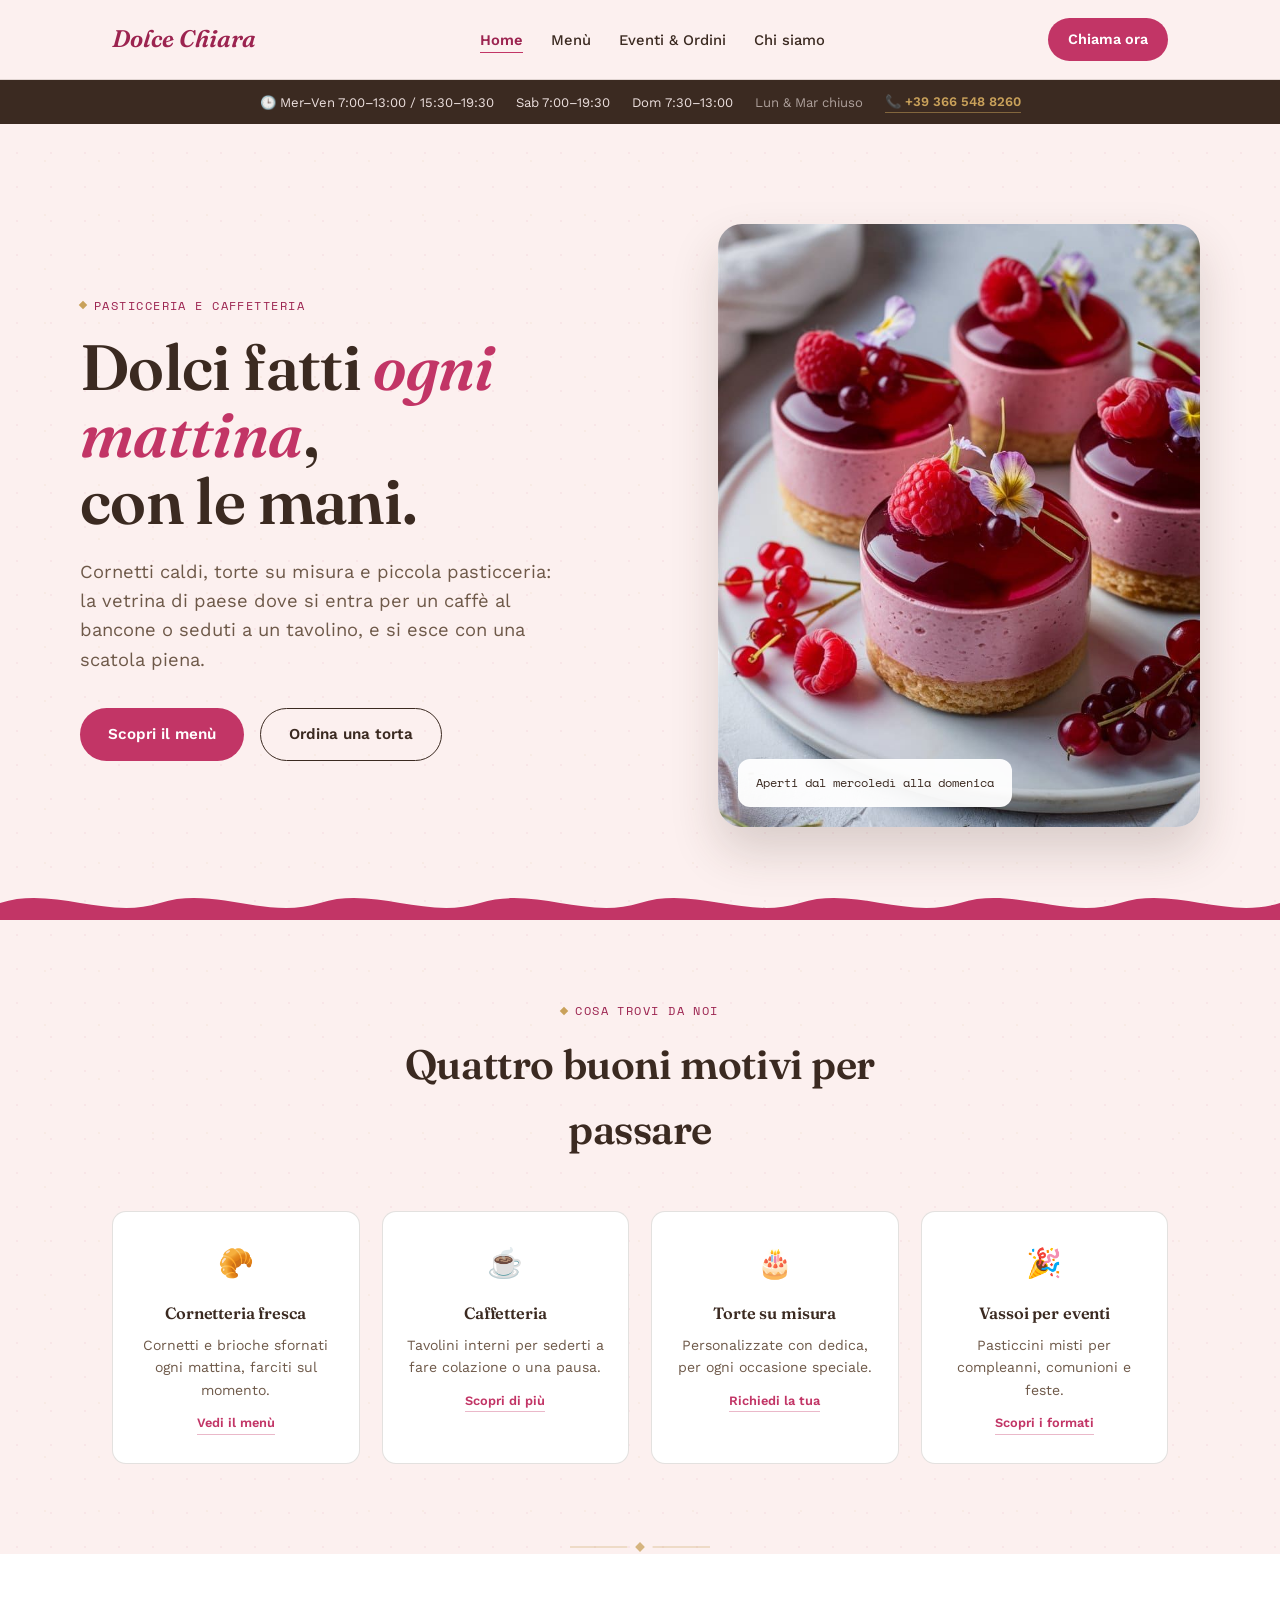
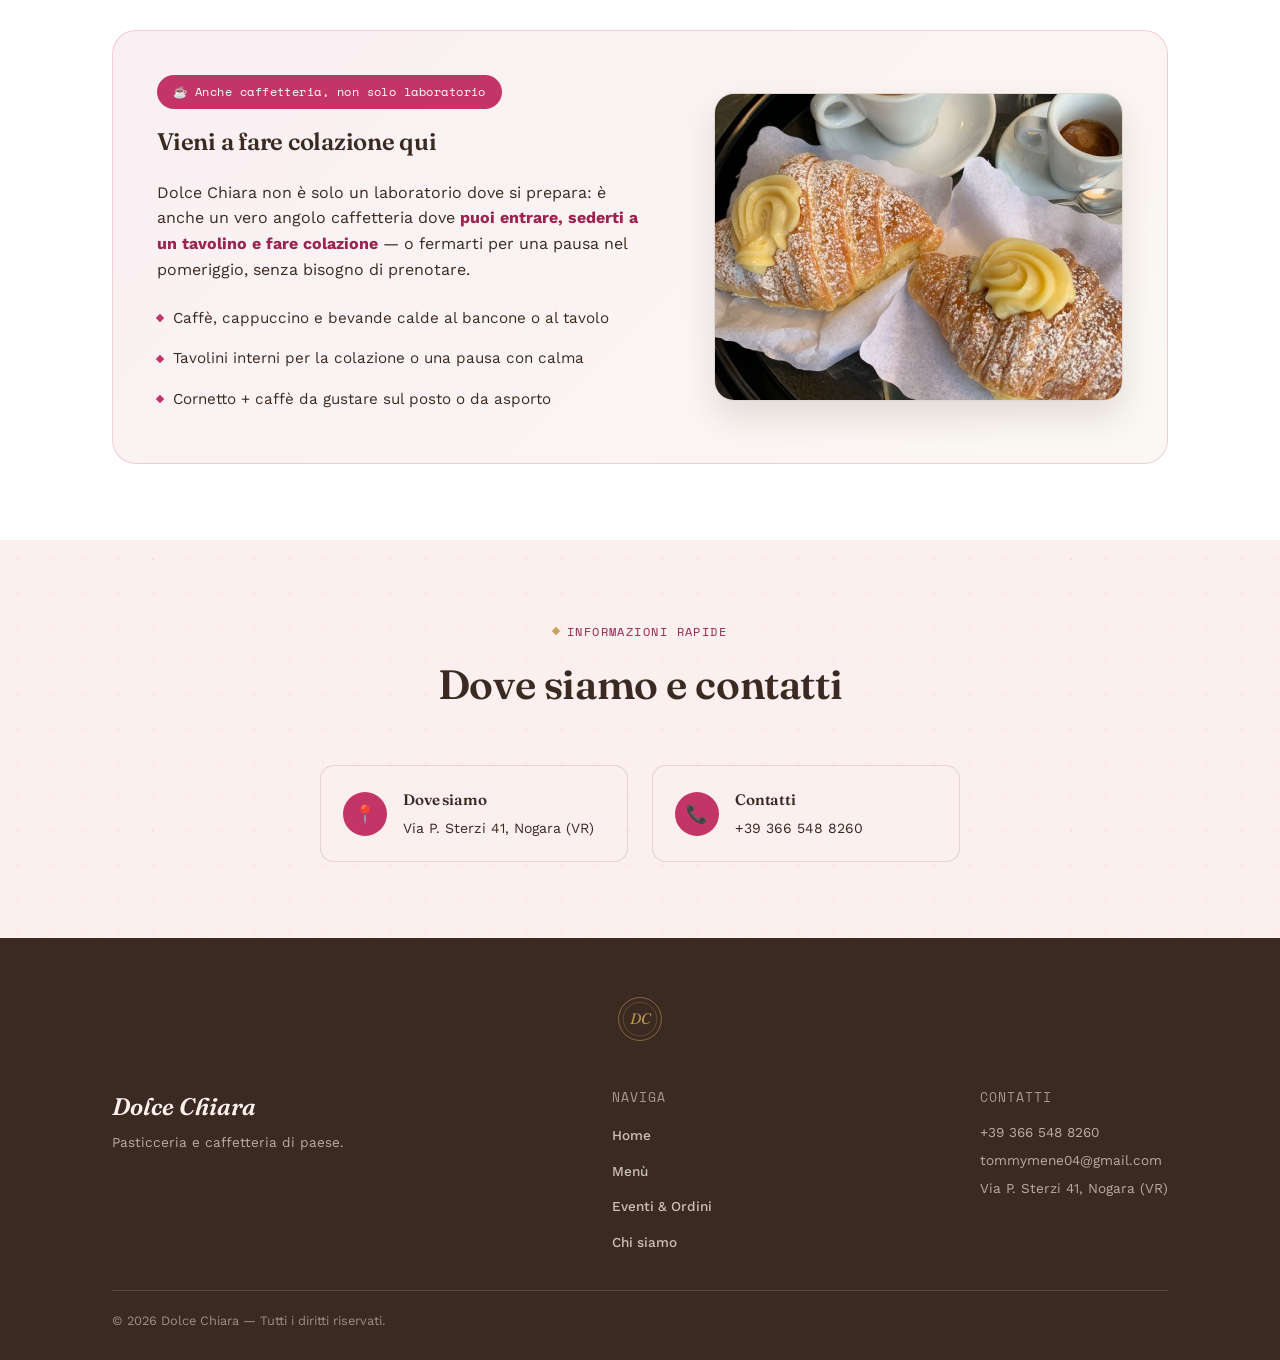
==== commit 13da9628: "Add files via upload" ====
--- a/index.html
+++ b/index.html
@@ -37,6 +37,16 @@
   </div>
 </header>
 
+<div class="orari-bar">
+  <div class="wrap orari-bar-inner">
+    <span class="orari-bar-item">🕒 Mer–Ven 7:00–13:00 / 15:30–19:30</span>
+    <span class="orari-bar-item">Sab 7:00–19:30</span>
+    <span class="orari-bar-item">Dom 7:30–13:00</span>
+    <span class="orari-bar-item orari-bar-closed">Lun &amp; Mar chiuso</span>
+    <a href="tel:+393665488260" class="orari-bar-call">📞 +39 366 548 8260</a>
+  </div>
+</div>
+
 <section class="hero">
   <div class="wrap hero-inner">
     <div>
@@ -75,7 +85,7 @@
         <div class="ico">☕</div>
         <h3>Caffetteria</h3>
         <p>Tavolini interni per sederti a fare colazione o una pausa.</p>
-        <a class="more" href="chi-siamo.html#caffetteria">Scopri di più</a>
+        <a class="more" href="#caffetteria">Scopri di più</a>
       </div>
       <div class="highlight-card">
         <div class="ico">🎂</div>
@@ -101,14 +111,18 @@
   </svg>
 </div>
 
-<section class="alt">
+<section id="caffetteria" class="alt">
   <div class="wrap">
     <div class="caffetteria-panel">
       <div class="caffetteria-text">
         <span class="caffetteria-badge">☕ Anche caffetteria, non solo laboratorio</span>
-        <h2 style="margin:14px 0 0;">Vieni a fare colazione qui</h2>
+        <h2 style="margin:14px 0 18px;">Vieni a fare colazione qui</h2>
         <p>Dolce Chiara non è solo un laboratorio dove si prepara: è anche un vero angolo caffetteria dove <strong>puoi entrare, sederti a un tavolino e fare colazione</strong> — o fermarti per una pausa nel pomeriggio, senza bisogno di prenotare.</p>
-        <a href="chi-siamo.html#caffetteria" class="btn-primary">Scopri la caffetteria</a>
+        <ul class="mini-list">
+          <li>Caffè, cappuccino e bevande calde al bancone o al tavolo</li>
+          <li>Tavolini interni per la colazione o una pausa con calma</li>
+          <li>Cornetto + caffè da gustare sul posto o da asporto</li>
+        </ul>
       </div>
       <div class="caffetteria-visual">
         <img src="images/colazione.jpg" alt="Tavolino con cornetti e caffè">
@@ -119,18 +133,11 @@
 
 <section>
   <div class="wrap">
-    <div class="section-head">
+    <div class="section-head center">
       <span class="eyebrow">Informazioni rapide</span>
-      <h2>Orari e contatti</h2>
+      <h2>Dove siamo e contatti</h2>
     </div>
-    <div class="quick-info">
-      <div class="quick-info-item">
-        <span class="icon">🕒</span>
-        <div>
-          <h3>Orari</h3>
-          <p>Mer–Ven 7:00–13:00 / 15:30–19:30<br>Sab 7:00–19:30 · Dom 7:30–13:00</p>
-        </div>
-      </div>
+    <div class="quick-info quick-info-two">
       <div class="quick-info-item">
         <span class="icon">📍</span>
         <div>
@@ -144,40 +151,6 @@
           <h3>Contatti</h3>
           <p><a href="tel:+393665488260">+39 366 548 8260</a></p>
         </div>
-      </div>
-    </div>
-  </div>
-</section>
-
-<div class="ornament">
-  <svg viewBox="0 0 200 20" xmlns="http://www.w3.org/2000/svg">
-    <line x1="0" y1="10" x2="82" y2="10" stroke="currentColor" stroke-width="1"/>
-    <path d="M100 3 L107 10 L100 17 L93 10 Z" fill="currentColor"/>
-    <line x1="118" y1="10" x2="200" y2="10" stroke="currentColor" stroke-width="1"/>
-  </svg>
-</div>
-
-<section class="alt">
-  <div class="wrap">
-    <div class="section-head center">
-      <span class="eyebrow">Recensioni</span>
-      <h2>Cosa dicono di noi</h2>
-    </div>
-    <div class="reviews">
-      <div class="review-card">
-        <div class="stars">★★★★★</div>
-        <p>"Cornetti caldi la mattina e un caffè al tavolino con calma: il posto giusto prima di andare al lavoro."</p>
-        <div class="who">Marta R.</div>
-      </div>
-      <div class="review-card">
-        <div class="stars">★★★★★</div>
-        <p>"La torta per il compleanno di mio figlio era bellissima e buonissima, con la dedica esattamente come l'avevo chiesta."</p>
-        <div class="who">Luca B.</div>
-      </div>
-      <div class="review-card">
-        <div class="stars">★★★★★</div>
-        <p>"Abbiamo ordinato un vassoio per la comunione: pasticcini freschi e presentazione curatissima. Consigliatissimi."</p>
-        <div class="who">Giulia T.</div>
       </div>
     </div>
   </div>
--- a/css/style.css
+++ b/css/style.css
@@ -102,6 +102,24 @@
 .menu-toggle{display:none; background:none; border:none; font-size:1.6rem; color:var(--espresso); cursor:pointer;}
 
 /* ==========================================================
+   ORARI BAR (fascia in evidenza, home)
+   ========================================================== */
+.orari-bar{
+  background:var(--espresso); color:rgba(252,240,239,0.92);
+}
+.orari-bar-inner{
+  display:flex; flex-wrap:wrap; align-items:center; justify-content:center;
+  gap:10px 22px; padding:11px 32px; font-size:0.82rem;
+}
+.orari-bar-item{white-space:nowrap;}
+.orari-bar-item.orari-bar-closed{color:rgba(252,240,239,0.6);}
+.orari-bar-call{
+  white-space:nowrap; font-weight:600; color:var(--gold);
+  border-bottom:1px solid rgba(201,161,90,0.5);
+}
+.orari-bar-call:hover{color:var(--white);}
+
+/* ==========================================================
    HOME HERO
    ========================================================== */
 .hero{padding:64px 0 0; position:relative; overflow:hidden;}
@@ -217,6 +235,7 @@
 .quick-info{
   display:grid; grid-template-columns:repeat(3, 1fr); gap:24px;
 }
+.quick-info.quick-info-two{grid-template-columns:repeat(2, 1fr); max-width:640px; margin:0 auto;}
 .quick-info-item{
   display:flex; align-items:center; gap:16px;
   background:var(--cream); border:1px solid var(--line); border-radius:var(--radius);
@@ -415,6 +434,7 @@
   .gallery{columns:2 140px;}
   .wrap{padding:0 20px;}
   .nav-inner{padding:16px 20px;}
+  .orari-bar-inner{padding:9px 20px; font-size:0.74rem; gap:6px 14px;}
 }
 @media (prefers-reduced-motion: reduce){
   html{scroll-behavior:auto;}
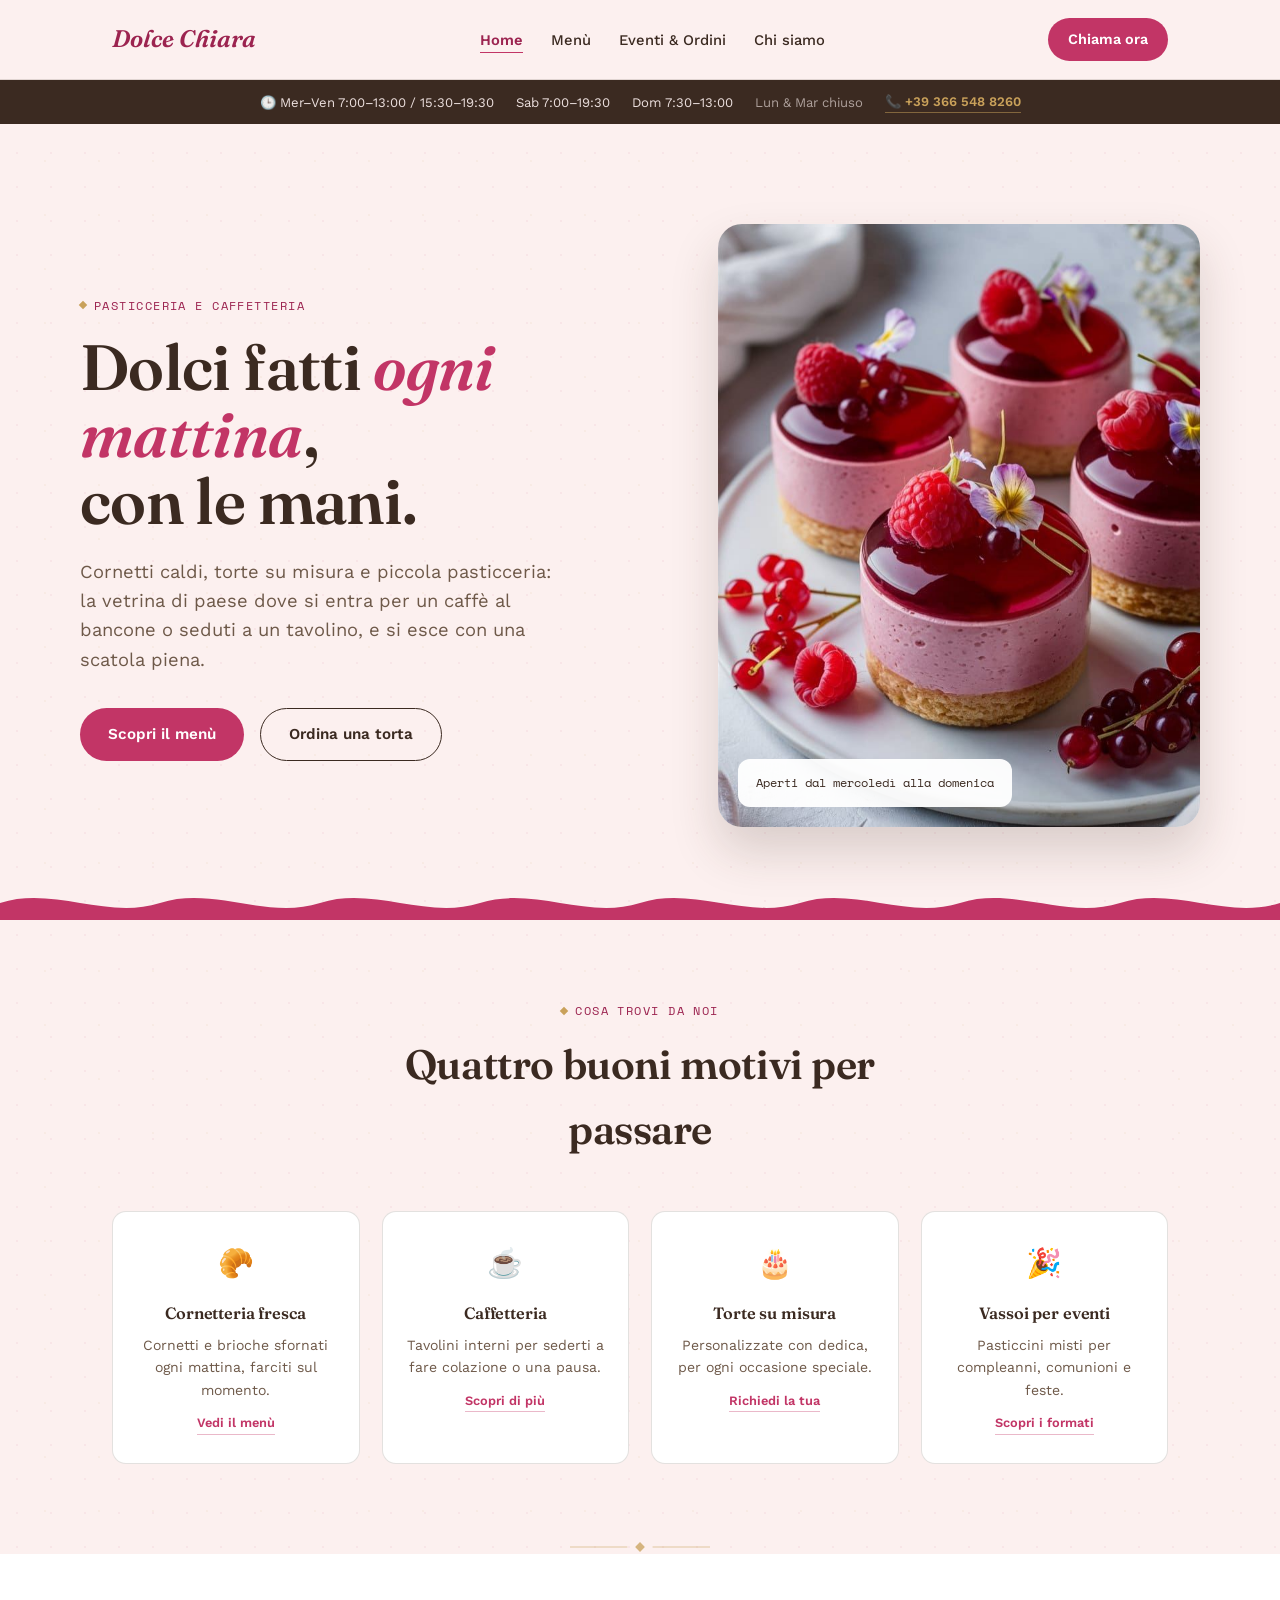
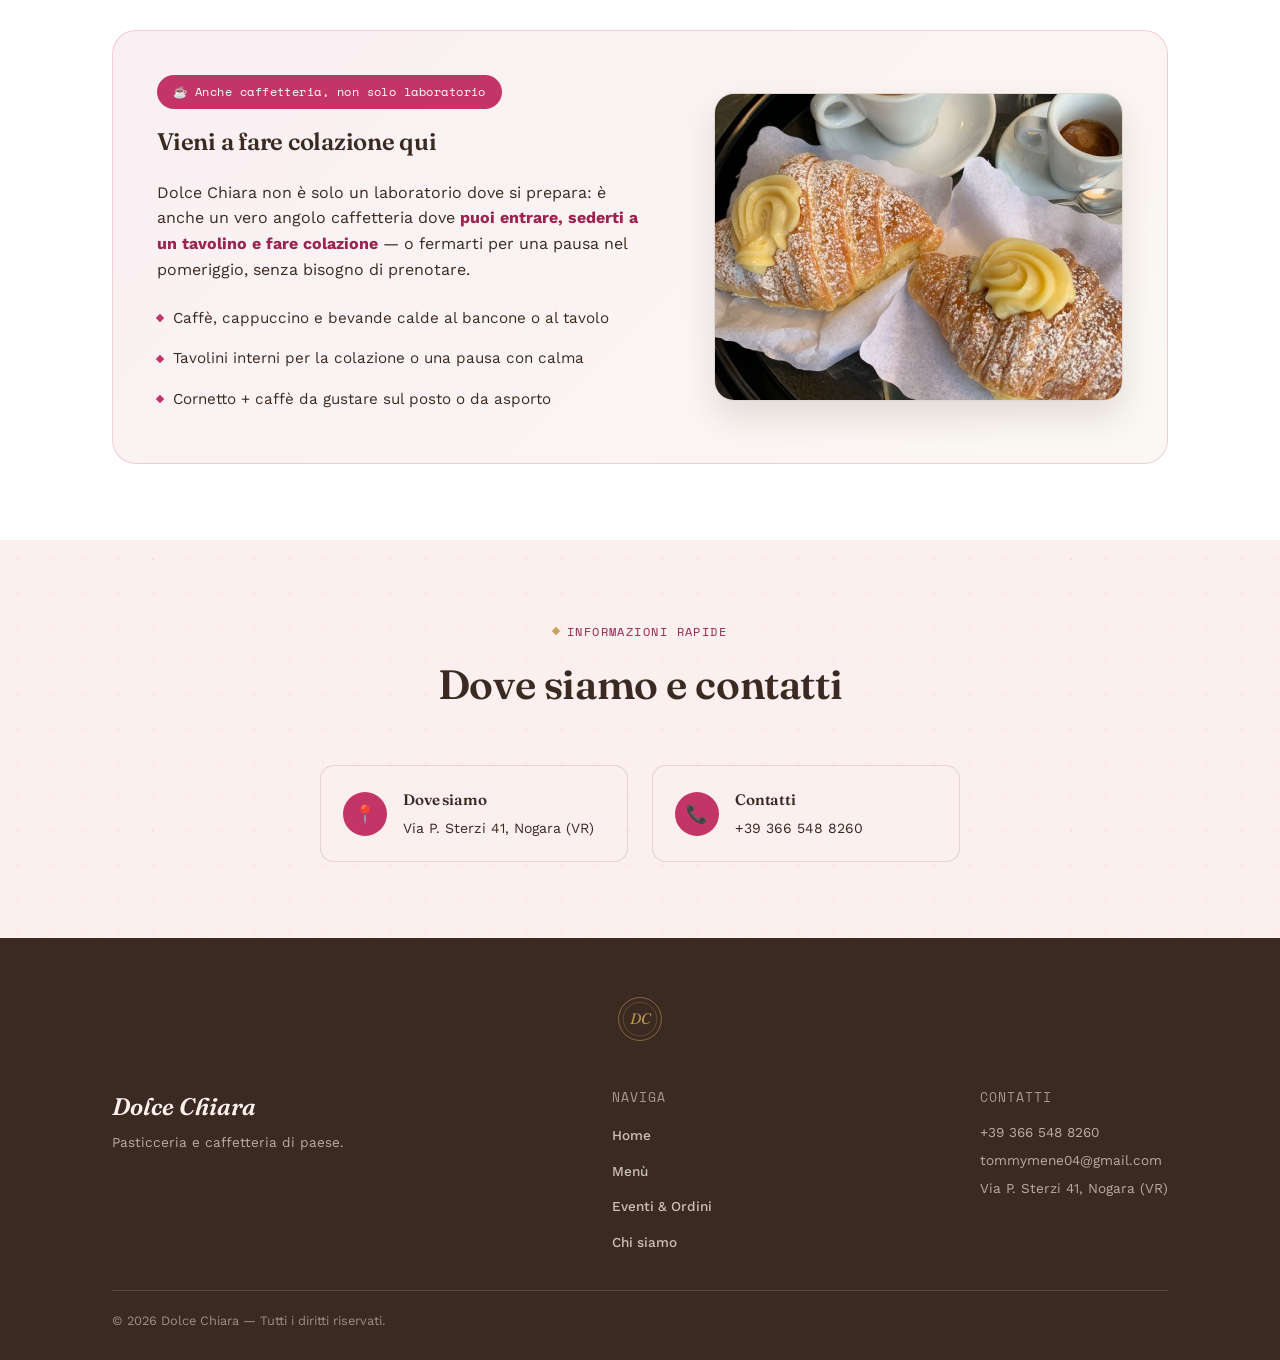
==== commit eb2b93b2: "Add files via upload" ====
--- a/index.html
+++ b/index.html
@@ -18,6 +18,7 @@
 <link rel="preconnect" href="https://fonts.gstatic.com" crossorigin>
 <link href="https://fonts.googleapis.com/css2?family=Fraunces:ital,opsz,wght@0,9..144,400;0,9..144,600;1,9..144,500;1,9..144,600&family=Work+Sans:wght@400;500;600&family=Space+Mono:wght@400;700&display=swap" rel="stylesheet">
 <link rel="stylesheet" href="css/style.css">
+<noscript><style>.reveal{opacity:1 !important; transform:none !important;}</style></noscript>
 </head>
 <body data-page="home">
 
@@ -70,30 +71,30 @@
 
 <section>
   <div class="wrap">
-    <div class="section-head center">
+    <div class="section-head center reveal">
       <span class="eyebrow">Cosa trovi da noi</span>
       <h2>Quattro buoni motivi per passare</h2>
     </div>
     <div class="highlights">
-      <div class="highlight-card">
+      <div class="highlight-card reveal">
         <div class="ico">🥐</div>
         <h3>Cornetteria fresca</h3>
         <p>Cornetti e brioche sfornati ogni mattina, farciti sul momento.</p>
         <a class="more" href="menu.html">Vedi il menù</a>
       </div>
-      <div class="highlight-card">
+      <div class="highlight-card reveal">
         <div class="ico">☕</div>
         <h3>Caffetteria</h3>
         <p>Tavolini interni per sederti a fare colazione o una pausa.</p>
         <a class="more" href="#caffetteria">Scopri di più</a>
       </div>
-      <div class="highlight-card">
+      <div class="highlight-card reveal">
         <div class="ico">🎂</div>
         <h3>Torte su misura</h3>
         <p>Personalizzate con dedica, per ogni occasione speciale.</p>
         <a class="more" href="eventi.html#ordini">Richiedi la tua</a>
       </div>
-      <div class="highlight-card">
+      <div class="highlight-card reveal">
         <div class="ico">🎉</div>
         <h3>Vassoi per eventi</h3>
         <p>Pasticcini misti per compleanni, comunioni e feste.</p>
@@ -113,7 +114,7 @@
 
 <section id="caffetteria" class="alt">
   <div class="wrap">
-    <div class="caffetteria-panel">
+    <div class="caffetteria-panel reveal">
       <div class="caffetteria-text">
         <span class="caffetteria-badge">☕ Anche caffetteria, non solo laboratorio</span>
         <h2 style="margin:14px 0 18px;">Vieni a fare colazione qui</h2>
@@ -133,19 +134,19 @@
 
 <section>
   <div class="wrap">
-    <div class="section-head center">
+    <div class="section-head center reveal">
       <span class="eyebrow">Informazioni rapide</span>
       <h2>Dove siamo e contatti</h2>
     </div>
     <div class="quick-info quick-info-two">
-      <div class="quick-info-item">
+      <div class="quick-info-item reveal">
         <span class="icon">📍</span>
         <div>
           <h3>Dove siamo</h3>
           <p><a href="chi-siamo.html#dove-siamo">Via P. Sterzi 41, Nogara (VR)</a></p>
         </div>
       </div>
-      <div class="quick-info-item">
+      <div class="quick-info-item reveal">
         <span class="icon">📞</span>
         <div>
           <h3>Contatti</h3>
@@ -192,6 +193,8 @@
   </div>
 </footer>
 
+<button id="backToTop" class="back-to-top" aria-label="Torna su">↑</button>
+
 <script src="js/script.js"></script>
 </body>
 </html>
--- a/css/style.css
+++ b/css/style.css
@@ -136,7 +136,10 @@
   aspect-ratio:4/5; border-radius:24px; overflow:hidden; position:relative;
   box-shadow:0 24px 48px rgba(59,42,33,0.18);
 }
-.hero-visual img{width:100%; height:100%; object-fit:cover;}
+.hero-visual img{
+  position:absolute; left:0; top:-8%; width:100%; height:120%; object-fit:cover;
+  will-change:transform;
+}
 .hero-visual .tag{
   position:absolute; left:20px; bottom:20px;
   background:rgba(255,255,255,0.95);
@@ -147,28 +150,31 @@
 .piping{width:100%; height:34px; display:block; margin-top:-1px;}
 
 /* ==========================================================
-   PAGE BANNER (Menu / Eventi / Chi Siamo)
+   PAGE BANNER (Menu / Eventi / Chi Siamo) — foto sbiadita
    ========================================================== */
 .page-banner{
-  position:relative; height:280px; display:flex; align-items:center;
-  overflow:hidden;
+  position:relative; height:300px; display:flex; align-items:center;
+  overflow:hidden; background:var(--cream);
 }
 .page-banner img{
-  position:absolute; inset:0; width:100%; height:100%; object-fit:cover;
+  position:absolute; inset:0; width:100%; height:130%; object-fit:cover;
+  filter:grayscale(0.55) brightness(1.08) contrast(0.96);
+  opacity:0.5;
+  will-change:transform;
 }
 .page-banner::after{
   content:'';
   position:absolute; inset:0;
-  background:linear-gradient(0deg, rgba(59,42,33,0.72), rgba(59,42,33,0.42));
+  background:linear-gradient(180deg, rgba(252,240,239,0.35) 0%, rgba(252,240,239,0.75) 65%, var(--cream) 100%);
 }
 .page-banner-content{
-  position:relative; z-index:1; color:var(--white); max-width:1120px;
+  position:relative; z-index:1; color:var(--espresso); max-width:1120px;
   margin:0 auto; padding:0 32px; width:100%;
 }
-.page-banner .eyebrow{color:var(--gold);}
-.page-banner .eyebrow::before{background:var(--white);}
-.page-banner h1{font-size:clamp(2.1rem, 4vw, 3rem); margin-top:10px; color:var(--white);}
-.page-banner p{margin-top:12px; color:rgba(255,255,255,0.88); max-width:52ch;}
+.page-banner .eyebrow{color:var(--cherry-dark);}
+.page-banner .eyebrow::before{background:var(--gold);}
+.page-banner h1{font-size:clamp(2.1rem, 4vw, 3rem); margin-top:10px; color:var(--espresso);}
+.page-banner p{margin-top:12px; color:var(--muted); max-width:52ch; font-weight:500;}
 
 /* ==========================================================
    GENERIC SECTION LAYOUT
@@ -410,6 +416,38 @@
 /* ==========================================================
    RESPONSIVE
    ========================================================== */
+/* ==========================================================
+   ANIMAZIONI ALLO SCORRIMENTO
+   ========================================================== */
+.reveal{
+  opacity:0; transform:translateY(28px);
+  transition:opacity .7s ease, transform .7s ease;
+}
+.reveal.in-view{opacity:1; transform:translateY(0);}
+
+.cards .reveal:nth-child(1),.highlights .reveal:nth-child(1),.event-cards .reveal:nth-child(1),.reviews .reveal:nth-child(1),.quick-info .reveal:nth-child(1){transition-delay:0s;}
+.cards .reveal:nth-child(2),.highlights .reveal:nth-child(2),.event-cards .reveal:nth-child(2),.reviews .reveal:nth-child(2),.quick-info .reveal:nth-child(2){transition-delay:.1s;}
+.cards .reveal:nth-child(3),.highlights .reveal:nth-child(3),.event-cards .reveal:nth-child(3),.reviews .reveal:nth-child(3){transition-delay:.2s;}
+.cards .reveal:nth-child(4),.highlights .reveal:nth-child(4),.reviews .reveal:nth-child(4){transition-delay:.3s;}
+.reviews .reveal:nth-child(5){transition-delay:.4s;}
+.reviews .reveal:nth-child(6){transition-delay:.5s;}
+
+/* ==========================================================
+   TORNA SU
+   ========================================================== */
+.back-to-top{
+  position:fixed; right:22px; bottom:22px; z-index:60;
+  width:46px; height:46px; border-radius:50%;
+  background:var(--cherry); color:var(--white); border:none;
+  display:flex; align-items:center; justify-content:center;
+  font-size:1.2rem; cursor:pointer;
+  box-shadow:0 10px 24px rgba(59,42,33,0.25);
+  opacity:0; pointer-events:none; transform:translateY(10px);
+  transition:opacity .3s ease, transform .3s ease, background .2s ease;
+}
+.back-to-top.show{opacity:1; pointer-events:auto; transform:translateY(0);}
+.back-to-top:hover{background:var(--cherry-dark);}
+
 @media (max-width: 860px){
   .hero-inner, .caffetteria-panel, .ordini-grid, .dove-grid{grid-template-columns:1fr;}
   .caffetteria-panel{padding:28px;}
